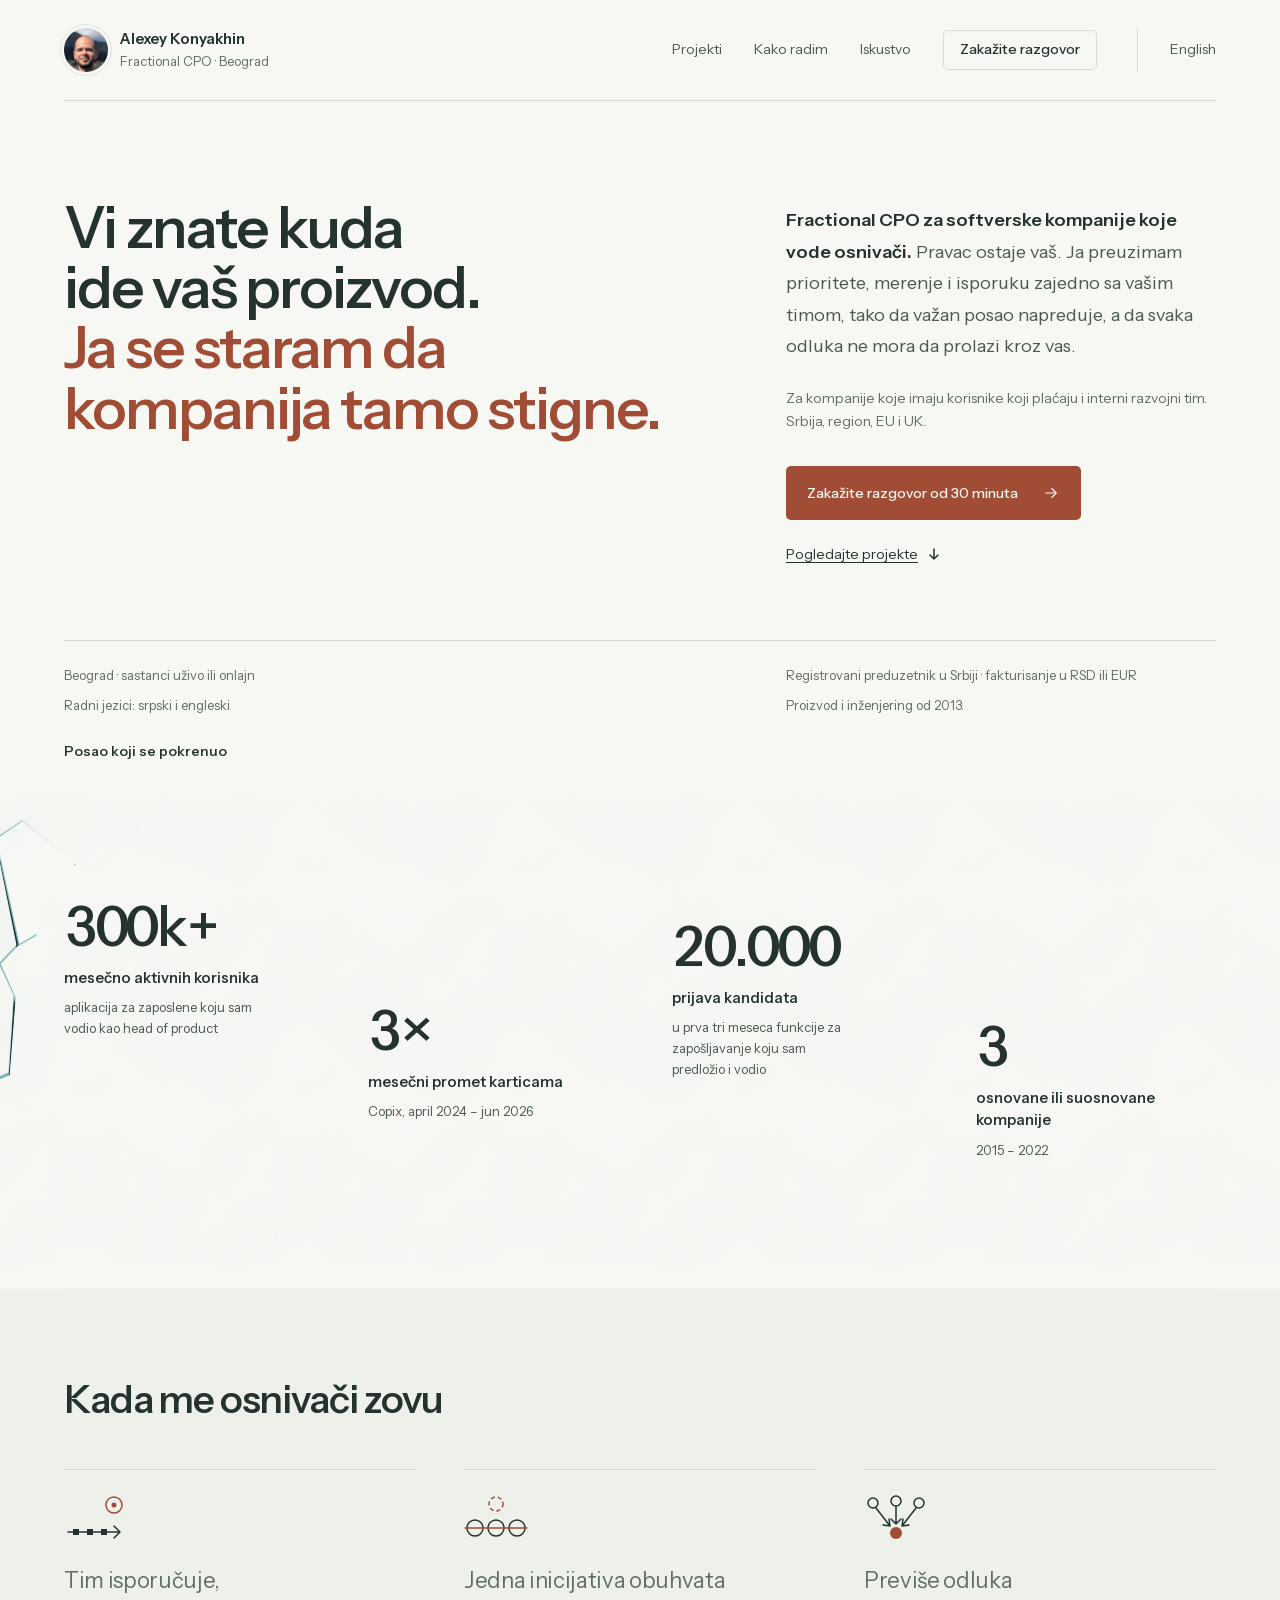
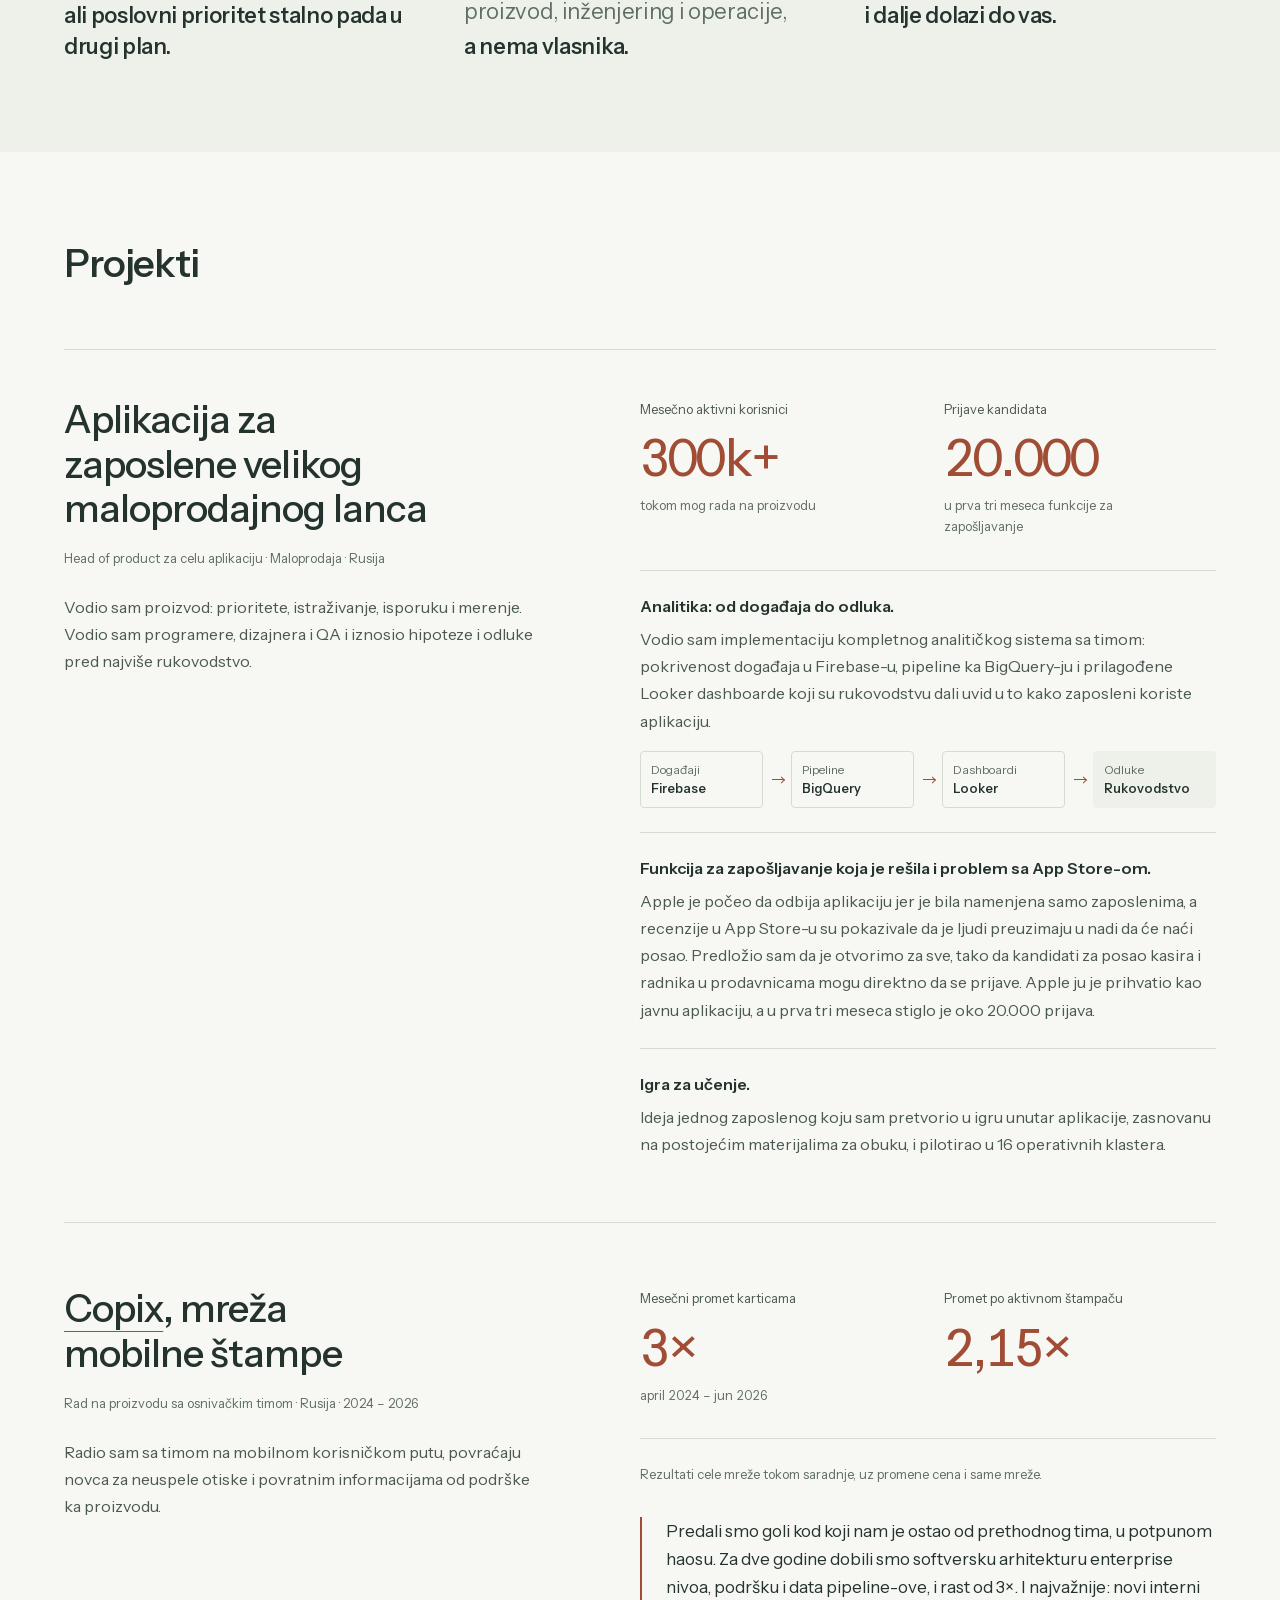
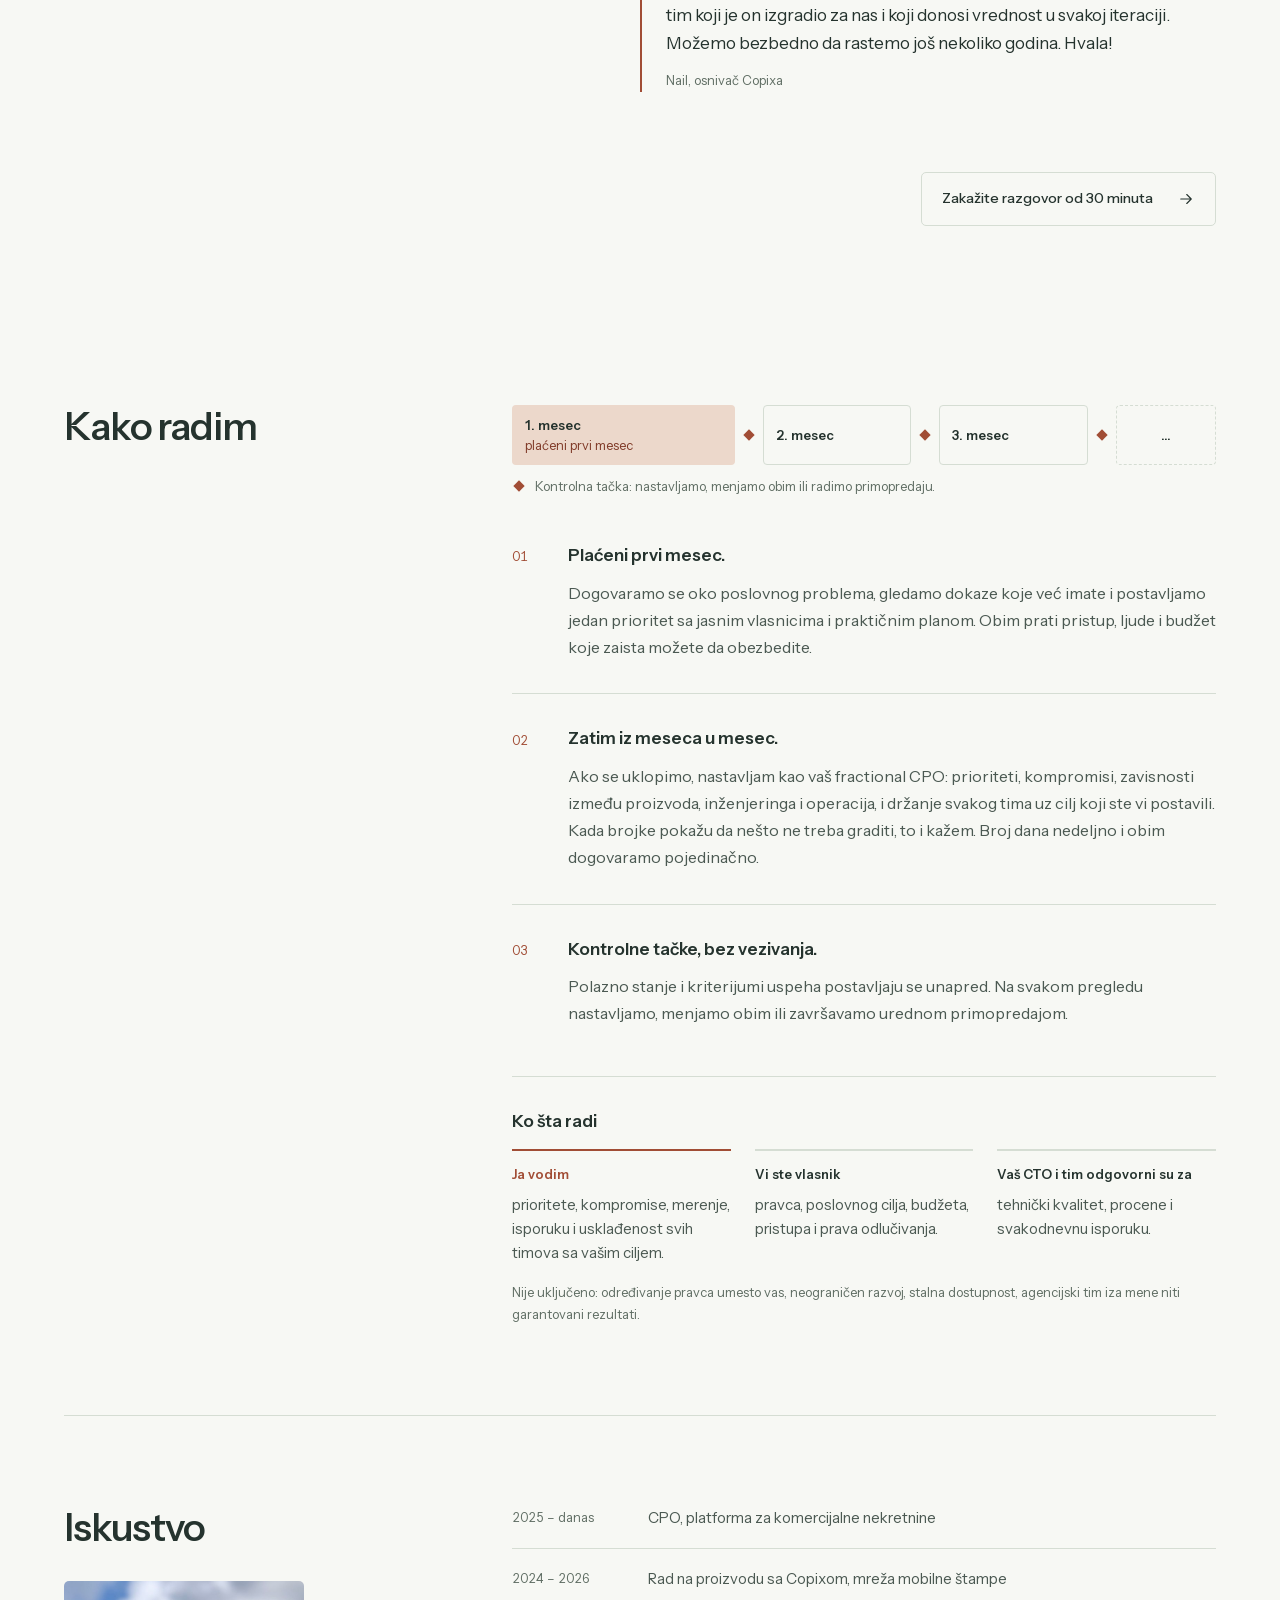
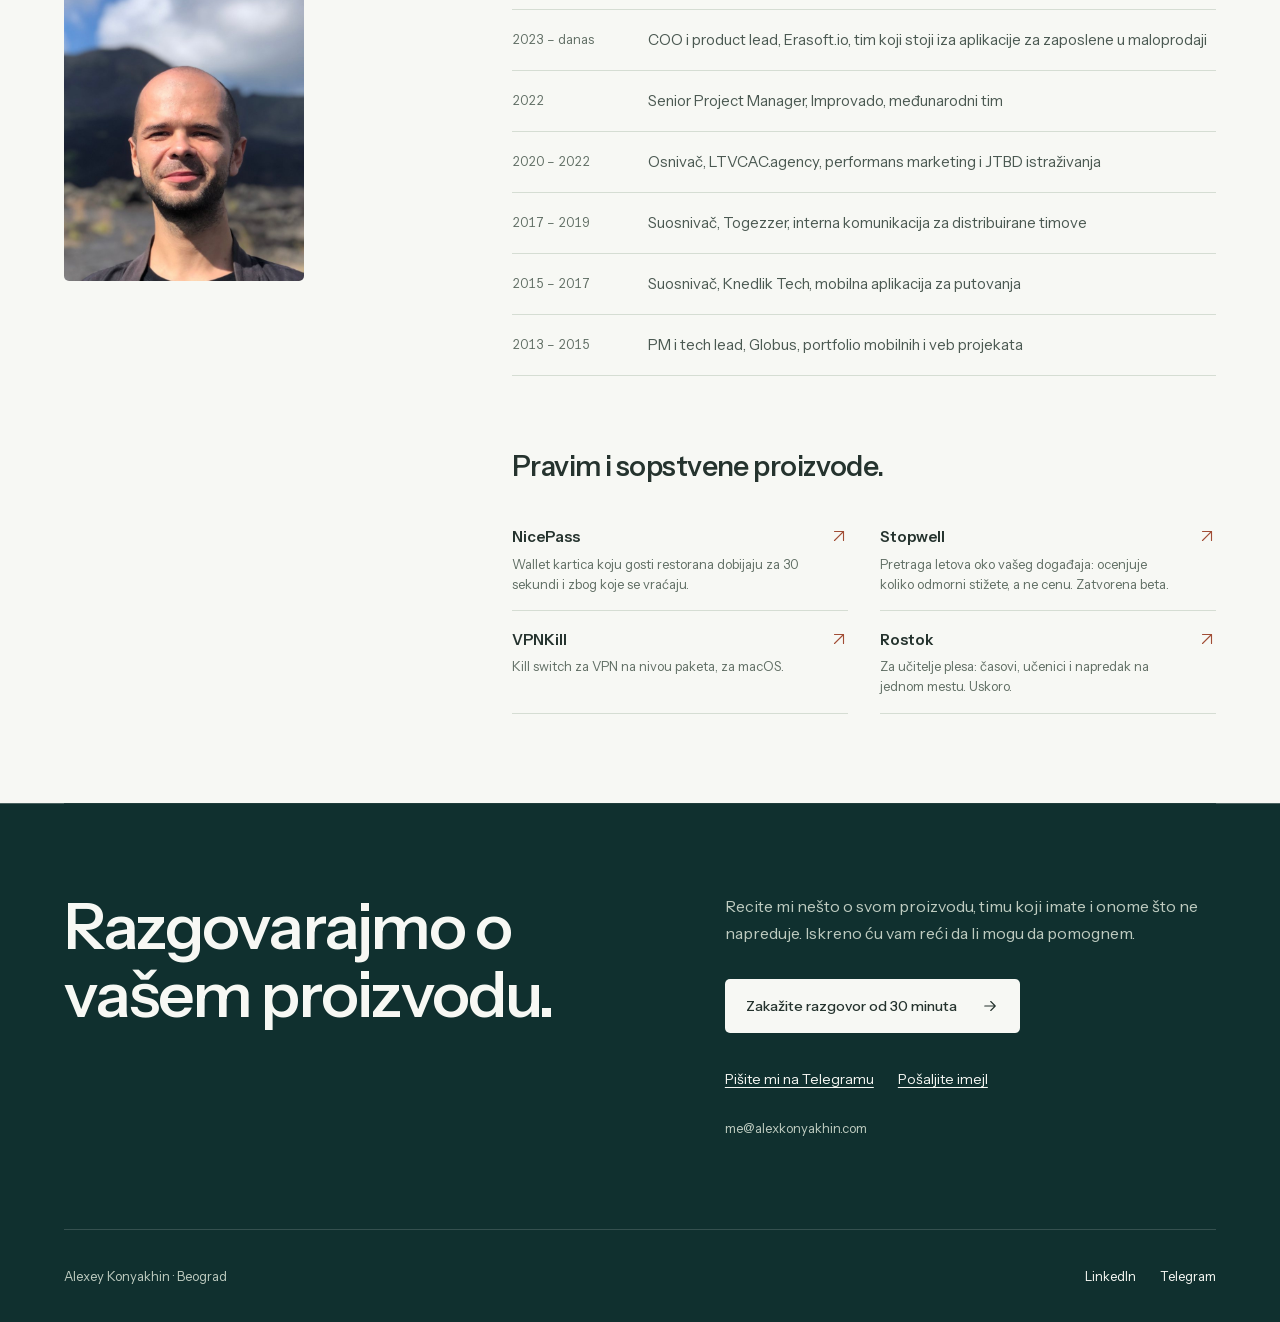
==== sr/index.html @ 94ba1410 "Say the direction stays with the founder New hero: 'You know where your product is going. I make the" ====
<!DOCTYPE html>
<html lang="sr-Latn">
<head>
  <meta charset="UTF-8">
  <meta name="viewport" content="width=device-width, initial-scale=1.0">
  <title>Alexey Konyakhin · Fractional CPO · Beograd</title>
  <meta name="description" content="Fractional CPO iz Beograda. Vi određujete pravac; ja preuzimam prioritete, merenje i isporuku zajedno sa vašim postojećim timom. Plaćeni prvi mesec, zatim mesečno. Srbija, EU i UK.">
  <link rel="canonical" href="https://alexkonyakhin.com/sr/">
  <link rel="alternate" hreflang="en" href="https://alexkonyakhin.com/">
  <link rel="alternate" hreflang="sr-Latn" href="https://alexkonyakhin.com/sr/">
  <link rel="alternate" hreflang="x-default" href="https://alexkonyakhin.com/">
  <meta property="og:locale" content="sr_RS">
  <meta property="og:type" content="website">
  <meta property="og:url" content="https://alexkonyakhin.com/sr/">
  <meta property="og:title" content="Vi znate kuda ide vaš proizvod. Ja se staram da kompanija tamo stigne.">
  <meta property="og:description" content="Fractional CPO za softverske kompanije koje vode osnivači. Pravac ostaje vaš. Ja preuzimam prioritete, merenje i isporuku zajedno sa vašim timom, tako da važan posao napreduje, a da svaka odluka ne mora da prolazi kroz vas.">
  <meta property="og:image" content="https://alexkonyakhin.com/portrait.jpg">
  <meta property="og:image:alt" content="Alexey Konyakhin">
  <meta name="theme-color" content="#faf7f2">
  <link rel="icon" href="/ava_alex_konyakhin.png" type="image/png">
  <link rel="preload" href="/fonts/instrument-sans-latin.woff2" as="font" type="font/woff2" crossorigin>
  <link rel="stylesheet" href="/styles.css">
  <script src="/water.js" defer></script>
  <script src="/motion.js" defer></script>
  <script>
    document.documentElement.classList.add('lead-live');
    window.trackCta = function () {};
    if (['alexkonyakhin.com', 'www.alexkonyakhin.com'].includes(window.location.hostname)) {
      window.dataLayer = window.dataLayer || [];
      function gtag() { dataLayer.push(arguments); }
      gtag('js', new Date());
      gtag('config', 'G-K466B003HF');
      const analytics = document.createElement('script');
      analytics.async = true;
      analytics.src = 'https://www.googletagmanager.com/gtag/js?id=G-K466B003HF';
      document.head.appendChild(analytics);
      window.trackCta = function (cta, location) {
        gtag('event', 'cta_click', { cta: cta, location: location, lang: document.documentElement.lang.split('-')[0] });
      };
    }
  </script>
  <script type="application/ld+json">
  {
    "@context": "https://schema.org",
    "@type": "Person",
    "name": "Alexey Konyakhin",
    "jobTitle": "Fractional CPO",
    "url": "https://alexkonyakhin.com/",
    "image": "https://alexkonyakhin.com/ava_alex_konyakhin.png",
    "email": "mailto:me@alexkonyakhin.com",
    "description": "Fractional CPO iz Beograda za softverske kompanije koje vode osnivači.",
    "address": { "@type": "PostalAddress", "addressLocality": "Belgrade", "addressCountry": "RS" },
    "sameAs": ["https://linkedin.com/in/alexkonyakhin", "https://t.me/pieceofwave"],
    "knowsLanguage": ["en", "sr", "ru"]
  }
  </script>
</head>
<body>
  <a class="skip-link" href="#main">Preskoči na sadržaj</a>
  <header class="site-header wrap">
    <a class="identity" href="/sr/" aria-label="Alexey Konyakhin, početna">
      <img src="/ava_alex_konyakhin.png" alt="Alexey Konyakhin" width="56" height="56" fetchpriority="high">
      <span><span class="identity-name">Alexey Konyakhin</span><span class="identity-role">Fractional CPO · Beograd</span></span>
    </a>
    <nav aria-label="Glavna navigacija">
      <a href="#work">Projekti</a>
      <a href="#how-i-work">Kako radim</a>
      <a href="#background">Iskustvo</a>
      <a class="nav-cta" data-cta="book_call" data-cta-location="header" href="https://calendar.app.google/ats6knZjWvwpJUbp9">Zakažite razgovor</a>
      <a class="lang-switch" href="/" lang="en" hreflang="en">English</a>
    </nav>
  </header>

  <div class="page-shell">
  <main id="main" class="wrap" tabindex="-1">
    <section class="hero" aria-labelledby="hero-title">
      <div class="hero-main">
        <h1 id="hero-title">Vi znate kuda ide vaš proizvod. <span class="hero-role">Ja se staram da kompanija tamo stigne.</span></h1>
        <div class="hero-summary">
          <p class="hero-intro"><strong>Fractional CPO za softverske kompanije koje vode osnivači.</strong> Pravac ostaje vaš. Ja preuzimam prioritete, merenje i isporuku zajedno sa vašim timom, tako da važan posao napreduje, a da svaka odluka ne mora da prolazi kroz vas.</p>
          <p class="hero-fit">Za kompanije koje imaju korisnike koji plaćaju i interni razvojni tim. Srbija, region, EU i UK.</p>
          <div class="actions">
            <a class="button" data-cta="book_call" data-cta-location="hero" href="https://calendar.app.google/ats6knZjWvwpJUbp9"><span>Zakažite razgovor od 30 minuta</span><svg aria-hidden="true" width="18" height="18" viewBox="0 0 24 24" fill="none"><path d="M5 12h14m-6-6 6 6-6 6" stroke="currentColor" stroke-width="1.5" stroke-linecap="round" stroke-linejoin="round"/></svg></a>
            <a class="text-link" href="#work">Pogledajte projekte <svg aria-hidden="true" width="16" height="16" viewBox="0 0 16 16" fill="none"><path d="M8 3v10m-4-4 4 4 4-4" stroke="currentColor" stroke-width="1.5" stroke-linecap="round" stroke-linejoin="round"/></svg></a>
          </div>
        </div>
      </div>
      <ul class="trust-strip" aria-label="Lokacija, jezici i fakturisanje">
        <li>Beograd · sastanci uživo ili onlajn</li>
        <li>Radni jezici: srpski i engleski</li>
        <li>Registrovani preduzetnik u Srbiji · fakturisanje u RSD ili EUR</li>
        <li>Proizvod i inženjering od 2013.</li>
      </ul>
    </section>

    <section class="proof-section" aria-labelledby="proof-title">
      <h2 class="proof-title" id="proof-title">Posao koji se pokrenuo</h2>
      <div class="lead" data-lead>
        <canvas class="lead-canvas" data-lead-canvas aria-hidden="true"></canvas>
        <ul class="proof-band">
          <li data-floe>
            <span class="proof-figure">
              <strong class="proof-num">300k+</strong>
            </span>
            <span class="proof-label">mesečno aktivnih korisnika</span>
            <span class="proof-note">aplikacija za zaposlene koju sam vodio kao head of product</span>
          </li>
          <li data-floe>
            <span class="proof-figure">
              <strong class="proof-num">3×</strong>
            </span>
            <span class="proof-label">mesečni promet karticama</span>
            <span class="proof-note">Copix, april 2024 – jun 2026</span>
          </li>
          <li data-floe>
            <span class="proof-figure">
              <strong class="proof-num">20.000</strong>
            </span>
            <span class="proof-label">prijava kandidata</span>
            <span class="proof-note">u prva tri meseca funkcije za zapošljavanje koju sam predložio i vodio</span>
          </li>
          <li data-floe>
            <span class="proof-figure">
              <strong class="proof-num">3</strong>
            </span>
            <span class="proof-label">osnovane ili suosnovane kompanije</span>
            <span class="proof-note">2015 – 2022</span>
          </li>
        </ul>
      </div>
    </section>

    <section class="section situations-section" aria-labelledby="situations-title">
      <h2 id="situations-title">Kada me osnivači zovu</h2>
      <ul class="situations-compact">
        <li>
          <svg class="situation-art" aria-hidden="true" viewBox="0 0 64 48" fill="none" stroke-linecap="round" stroke-linejoin="round"><circle class="accent" cx="50" cy="11" r="8"/><circle class="accent-fill" cx="50" cy="11" r="2.5"/><path d="M4 38h52m-6-6 6 6-6 6"/><path class="solid" d="M9 35h6v6H9zM23 35h6v6h-6zM37 35h6v6h-6z"/></svg>
          <p><span>Tim isporučuje,</span> <strong>ali poslovni prioritet stalno pada u drugi plan.</strong></p>
        </li>
        <li>
          <svg class="situation-art" aria-hidden="true" viewBox="0 0 64 48" fill="none" stroke-linecap="round" stroke-linejoin="round"><circle cx="11" cy="34" r="8"/><circle cx="32" cy="34" r="8"/><circle cx="53" cy="34" r="8"/><path class="accent" d="M1 34h62"/><circle class="accent dashed" cx="32" cy="10" r="7"/></svg>
          <p><span>Jedna inicijativa obuhvata proizvod, inženjering i operacije,</span> <strong>a nema vlasnika.</strong></p>
        </li>
        <li>
          <svg class="situation-art" aria-hidden="true" viewBox="0 0 64 48" fill="none" stroke-linecap="round" stroke-linejoin="round"><circle cx="9" cy="9" r="5"/><circle cx="32" cy="7" r="5"/><circle cx="55" cy="9" r="5"/><path d="M12 14 26 32m-1-7 1 7-7-1M32 13v17m-5-5 5 5 5-5M52 14 38 32m1-7-1 7 7-1"/><circle class="accent-fill" cx="32" cy="39" r="6"/></svg>
          <p><span>Previše odluka</span> <strong>i dalje dolazi do vas.</strong></p>
        </li>
      </ul>
    </section>

    <section id="work" class="section work" aria-labelledby="work-title">
      <h2 id="work-title">Projekti</h2>
      <article class="case" aria-labelledby="retail-title">
        <div class="case-overview">
          <div class="case-heading">
            <h3 id="retail-title">Aplikacija za zaposlene velikog maloprodajnog lanca</h3>
            <p class="case-context">Head of product za celu aplikaciju · Maloprodaja · Rusija</p>
          </div>
          <p>Vodio sam proizvod: prioritete, istraživanje, isporuku i merenje. Vodio sam programere, dizajnera i QA i iznosio hipoteze i odluke pred najviše rukovodstvo.</p>
        </div>
        <div class="case-detail">
          <dl class="case-results">
            <div><dt>Mesečno aktivni korisnici</dt><dd>300k+ <span>tokom mog rada na proizvodu</span></dd></div>
            <div><dt>Prijave kandidata</dt><dd>20.000 <span>u prva tri meseca funkcije za zapošljavanje</span></dd></div>
          </dl>
          <div class="case-contribution">
            <h4>Analitika: od događaja do odluka.</h4>
            <p>Vodio sam implementaciju kompletnog analitičkog sistema sa timom: pokrivenost događaja u Firebase-u, pipeline ka BigQuery-ju i prilagođene Looker dashboarde koji su rukovodstvu dali uvid u to kako zaposleni koriste aplikaciju.</p>
            <ol class="pipeline" aria-label="Analitički tok">
              <li><span>Događaji</span>Firebase</li>
              <li><span>Pipeline</span>BigQuery</li>
              <li><span>Dashboardi</span>Looker</li>
              <li><span>Odluke</span>Rukovodstvo</li>
            </ol>
          </div>
          <div class="case-contribution">
            <h4>Funkcija za zapošljavanje koja je rešila i problem sa App Store-om.</h4>
            <p>Apple je počeo da odbija aplikaciju jer je bila namenjena samo zaposlenima, a recenzije u App Store-u su pokazivale da je ljudi preuzimaju u nadi da će naći posao. Predložio sam da je otvorimo za sve, tako da kandidati za posao kasira i radnika u prodavnicama mogu direktno da se prijave. Apple ju je prihvatio kao javnu aplikaciju, a u prva tri meseca stiglo je oko 20.000 prijava.</p>
          </div>
          <div class="case-contribution">
            <h4>Igra za učenje.</h4>
            <p>Ideja jednog zaposlenog koju sam pretvorio u igru unutar aplikacije, zasnovanu na postojećim materijalima za obuku, i pilotirao u 16 operativnih klastera.</p>
          </div>
        </div>
      </article>
      <article class="case" aria-labelledby="copix-title">
        <div class="case-overview">
          <div class="case-heading">
            <h3 id="copix-title"><a href="https://copix.app/">Copix</a>, mreža mobilne štampe</h3>
            <p class="case-context">Rad na proizvodu sa osnivačkim timom · Rusija · 2024 – 2026</p>
          </div>
          <p>Radio sam sa timom na mobilnom korisničkom putu, povraćaju novca za neuspele otiske i povratnim informacijama od podrške ka proizvodu.</p>
        </div>
        <div class="case-detail">
          <dl class="case-results">
            <div><dt>Mesečni promet karticama</dt><dd>3× <span>april 2024 – jun 2026</span></dd></div>
            <div><dt>Promet po aktivnom štampaču</dt><dd>2,15×</dd></div>
          </dl>
          <p class="case-note">Rezultati cele mreže tokom saradnje, uz promene cena i same mreže.</p>
          <figure class="quote">
            <blockquote><p>Predali smo goli kod koji nam je ostao od prethodnog tima, u potpunom haosu. Za dve godine dobili smo softversku arhitekturu enterprise nivoa, podršku i data pipeline-ove, i rast od 3×. I najvažnije: novi interni tim koji je on izgradio za nas i koji donosi vrednost u svakoj iteraciji. Možemo bezbedno da rastemo još nekoliko godina. Hvala!</p></blockquote>
            <figcaption>Nail, osnivač Copixa</figcaption>
          </figure>
        </div>
      </article>
      <div class="work-contact"><a class="button" data-cta="book_call" data-cta-location="work" href="https://calendar.app.google/ats6knZjWvwpJUbp9"><span>Zakažite razgovor od 30 minuta</span><svg aria-hidden="true" width="18" height="18" viewBox="0 0 24 24" fill="none"><path d="M5 12h14m-6-6 6 6-6 6" stroke="currentColor" stroke-width="1.5" stroke-linecap="round" stroke-linejoin="round"/></svg></a></div>
    </section>

    <section id="how-i-work" class="section" aria-labelledby="process-title">
      <h2 id="process-title">Kako radim</h2>
      <figure class="engagement">
        <div class="engagement-track" aria-hidden="true">
          <span class="engagement-month engagement-paid"><b>1. mesec</b><span>plaćeni prvi mesec</span></span>
          <i></i>
          <span class="engagement-month"><b>2. mesec</b></span>
          <i></i>
          <span class="engagement-month"><b>3. mesec</b></span>
          <i></i>
          <span class="engagement-month engagement-open"><b>…</b></span>
        </div>
        <figcaption>Kontrolna tačka: nastavljamo, menjamo obim ili radimo primopredaju.</figcaption>
      </figure>
      <ol class="steps">
        <li>
          <h3>Plaćeni prvi mesec.</h3>
          <p>Dogovaramo se oko poslovnog problema, gledamo dokaze koje već imate i postavljamo jedan prioritet sa jasnim vlasnicima i praktičnim planom. Obim prati pristup, ljude i budžet koje zaista možete da obezbedite.</p>
        </li>
        <li>
          <h3>Zatim iz meseca u mesec.</h3>
          <p>Ako se uklopimo, nastavljam kao vaš fractional CPO: prioriteti, kompromisi, zavisnosti između proizvoda, inženjeringa i operacija, i držanje svakog tima uz cilj koji ste vi postavili. Kada brojke pokažu da nešto ne treba graditi, to i kažem. Broj dana nedeljno i obim dogovaramo pojedinačno.</p>
        </li>
        <li>
          <h3>Kontrolne tačke, bez vezivanja.</h3>
          <p>Polazno stanje i kriterijumi uspeha postavljaju se unapred. Na svakom pregledu nastavljamo, menjamo obim ili završavamo urednom primopredajom.</p>
        </li>
      </ol>
      <div class="responsibilities">
        <h3>Ko šta radi</h3>
        <dl class="roles">
          <div>
            <dt>Ja vodim</dt>
            <dd>prioritete, kompromise, merenje, isporuku i usklađenost svih timova sa vašim ciljem.</dd>
          </div>
          <div>
            <dt>Vi ste vlasnik</dt>
            <dd>pravca, poslovnog cilja, budžeta, pristupa i prava odlučivanja.</dd>
          </div>
          <div>
            <dt>Vaš CTO i tim odgovorni su za</dt>
            <dd>tehnički kvalitet, procene i svakodnevnu isporuku.</dd>
          </div>
        </dl>
        <p class="scope-note">Nije uključeno: određivanje pravca umesto vas, neograničen razvoj, stalna dostupnost, agencijski tim iza mene niti garantovani rezultati.</p>
      </div>
    </section>

    <section id="background" class="section background" aria-labelledby="background-title">
      <div class="background-head">
        <h2 id="background-title">Iskustvo</h2>
        <img class="portrait" src="/portrait.jpg" alt="Alexey Konyakhin" width="688" height="860" loading="lazy" decoding="async">
      </div>
      <dl class="timeline">
        <div><dt>2025 – danas</dt><dd>CPO, platforma za komercijalne nekretnine</dd></div>
        <div><dt>2024 – 2026</dt><dd>Rad na proizvodu sa Copixom, mreža mobilne štampe</dd></div>
        <div><dt>2023 – danas</dt><dd>COO i product lead, Erasoft.io, tim koji stoji iza aplikacije za zaposlene u maloprodaji</dd></div>
        <div><dt>2022</dt><dd>Senior Project Manager, Improvado, međunarodni tim</dd></div>
        <div><dt>2020 – 2022</dt><dd>Osnivač, LTVCAC.agency, performans marketing i JTBD istraživanja</dd></div>
        <div><dt>2017 – 2019</dt><dd>Suosnivač, Togezzer, interna komunikacija za distribuirane timove</dd></div>
        <div><dt>2015 – 2017</dt><dd>Suosnivač, Knedlik Tech, mobilna aplikacija za putovanja</dd></div>
        <div><dt>2013 – 2015</dt><dd>PM i tech lead, Globus, portfolio mobilnih i veb projekata</dd></div>
      </dl>
      <div class="maker-work">
        <p>Pravim i sopstvene proizvode.</p>
        <div class="project-links" aria-label="Sopstveni proizvodi">
          <a href="https://nicepass.cc/"><span><span class="project-name">NicePass</span><span class="project-note">Wallet kartica koju gosti restorana dobijaju za 30 sekundi i zbog koje se vraćaju.</span></span><svg aria-hidden="true" width="18" height="18" viewBox="0 0 24 24" fill="none"><path d="M6 18 18 6M6 6h12v12" stroke="currentColor" stroke-width="1.5" stroke-linecap="round" stroke-linejoin="round"/></svg></a>
          <a href="https://stopwell.app/"><span><span class="project-name">Stopwell</span><span class="project-note">Pretraga letova oko vašeg događaja: ocenjuje koliko odmorni stižete, a ne cenu. Zatvorena beta.</span></span><svg aria-hidden="true" width="18" height="18" viewBox="0 0 24 24" fill="none"><path d="M6 18 18 6M6 6h12v12" stroke="currentColor" stroke-width="1.5" stroke-linecap="round" stroke-linejoin="round"/></svg></a>
          <a href="https://vpnkill.com/"><span><span class="project-name">VPNKill</span><span class="project-note">Kill switch za VPN na nivou paketa, za macOS.</span></span><svg aria-hidden="true" width="18" height="18" viewBox="0 0 24 24" fill="none"><path d="M6 18 18 6M6 6h12v12" stroke="currentColor" stroke-width="1.5" stroke-linecap="round" stroke-linejoin="round"/></svg></a>
          <a href="https://rostok.dance/"><span><span class="project-name">Rostok</span><span class="project-note">Za učitelje plesa: časovi, učenici i napredak na jednom mestu. Uskoro.</span></span><svg aria-hidden="true" width="18" height="18" viewBox="0 0 24 24" fill="none"><path d="M6 18 18 6M6 6h12v12" stroke="currentColor" stroke-width="1.5" stroke-linecap="round" stroke-linejoin="round"/></svg></a>
        </div>
      </div>
    </section>

    <section id="contact" class="section contact" aria-labelledby="contact-title">
      <h2 id="contact-title">Razgovarajmo o vašem proizvodu.</h2>
      <p>Recite mi nešto o svom proizvodu, timu koji imate i onome što ne napreduje. Iskreno ću vam reći da li mogu da pomognem.</p>
      <div class="contact-options">
        <a class="button" data-cta="book_call" data-cta-location="contact" href="https://calendar.app.google/ats6knZjWvwpJUbp9"><span>Zakažite razgovor od 30 minuta</span><svg aria-hidden="true" width="18" height="18" viewBox="0 0 24 24" fill="none"><path d="M5 12h14m-6-6 6 6-6 6" stroke="currentColor" stroke-width="1.5" stroke-linecap="round" stroke-linejoin="round"/></svg></a>
        <a class="text-link" data-cta="telegram" data-cta-location="contact" href="https://t.me/pieceofwave">Pišite mi na Telegramu</a>
        <a class="text-link" data-cta="email" data-cta-location="contact" href="mailto:me@alexkonyakhin.com">Pošaljite imejl</a>
      </div>
      <p class="email-address">me@alexkonyakhin.com</p>
    </section>
  </main>
  </div>

  <footer class="site-footer wrap">
    <p>Alexey Konyakhin · Beograd</p>
    <div class="social-links">
      <a href="https://linkedin.com/in/alexkonyakhin">LinkedIn</a>
      <a href="https://t.me/pieceofwave">Telegram</a>
    </div>
  </footer>
  <script>
    document.addEventListener('click', function (event) {
      var link = event.target.closest('[data-cta]');
      if (link) { window.trackCta(link.getAttribute('data-cta'), link.getAttribute('data-cta-location')); }
    });
  </script>
</body>
</html>
---- styles.css ----
/* Instrument Sans: self-hosted Latin and Latin Extended; SIL OFL. */
@font-face {
  font-family: 'Instrument Sans';
  font-style: normal;
  font-weight: 400 700;
  font-stretch: 100%;
  font-display: swap;
  src: url(/fonts/instrument-sans-latin-ext.woff2) format('woff2');
  unicode-range: U+0100-02BA, U+02BD-02C5, U+02C7-02CC, U+02CE-02D7, U+02DD-02FF, U+0304, U+0308, U+0329, U+1D00-1DBF, U+1E00-1E9F, U+1EF2-1EFF, U+2020, U+20A0-20AB, U+20AD-20C4, U+2113, U+2C60-2C7F, U+A720-A7FF;
}
@font-face {
  font-family: 'Instrument Sans';
  font-style: normal;
  font-weight: 400 700;
  font-stretch: 100%;
  font-display: swap;
  src: url(/fonts/instrument-sans-latin.woff2) format('woff2');
  unicode-range: U+0000-00FF, U+0131, U+0152-0153, U+02BB-02BC, U+02C6, U+02DA, U+02DC, U+0304, U+0308, U+0329, U+2000-206F, U+20AC, U+2122, U+2191, U+2193, U+2212, U+2215, U+FEFF, U+FFFD;
}

:root {
  color-scheme: light;
  --paper: #f7f8f4;
  --cream: #edf1ea;
  --ink: #25332e;
  --body: #4b5952;
  --muted: #606e64;
  --line: #d5ddd3;
  --rust: #a14d35;
  --rust-deep: #803b29;
  --rust-tint: #ecd8cb;
  --on-ink: #f7f8f4;
  --on-ink-muted: #becbc0;
  --deep: #10302f;
  --focus: var(--rust);
  --display: var(--sans);
  --sans: 'Instrument Sans', -apple-system, BlinkMacSystemFont, 'Segoe UI', Roboto, Helvetica, Arial, sans-serif;
  --ease-out: cubic-bezier(.16, 1, .3, 1);
  --space-1: .25rem;
  --space-2: .5rem;
  --space-3: .75rem;
  --space-4: 1rem;
  --space-5: 1.5rem;
  --space-6: 2rem;
  --space-7: 3rem;
  --space-8: 4rem;
  --space-9: 6rem;
  --space-10: 8rem;
  --page-width: 72rem;
  --page-gutter: clamp(1.25rem, 5vw, 4rem);
  --section-gap: clamp(3.5rem, 7vw, 6rem);
  --hero-gap: clamp(3rem, 6vw, 5.5rem);
}

*, *::before, *::after { box-sizing: border-box; }
html { scrollbar-color: #a5b4a7 var(--paper); scroll-behavior: smooth; }
body { margin: 0; background: var(--paper); color: var(--ink); font-family: var(--sans); font-size: 1rem; line-height: 1.7; -webkit-font-smoothing: antialiased; }
::selection { color: var(--ink); background: var(--rust-tint); }
a { color: inherit; text-decoration-color: currentColor; text-underline-offset: .23em; text-decoration-thickness: 1px; transition: color .18s ease-out; }
a:hover { color: var(--rust); }
a:focus-visible, main:focus-visible { outline: 2px solid var(--focus); outline-offset: 5px; }
img, svg { display: block; max-width: 100%; }
p, h1, h2, h3, h4, dl, dd { margin: 0; }
p { color: var(--body); }
h1, h2, h3 { text-wrap: balance; }
h1, h2 { font-family: var(--display); font-weight: 550; }
h1 { font-size: clamp(2.75rem, 4.5vw, 4rem); font-weight: 550; line-height: 1.045; letter-spacing: -.035em; }
h2 { font-size: clamp(2rem, 3vw, 2.625rem); line-height: 1.12; letter-spacing: -.03em; }
h3, h4 { font-size: 1.0625rem; line-height: 1.45; font-weight: 600; }
section[id] { scroll-margin-top: var(--space-7); }
.wrap { width: min(var(--page-width), calc(100% - var(--page-gutter) * 2)); margin-inline: auto; }
.skip-link { position: absolute; z-index: 10; top: var(--space-2); left: var(--space-2); padding: var(--space-3) var(--space-4); background: var(--ink); color: var(--paper); transform: translateY(-180%); }
.skip-link:focus { transform: translateY(0); }
.nowrap { white-space: nowrap; }

/* A small personal masthead. The portrait appears only here. */
.site-header { display: flex; justify-content: space-between; align-items: center; gap: var(--space-6); padding-block: 1.75rem; border-bottom: 1px solid var(--line); }
.identity { display: flex; gap: var(--space-3); align-items: center; text-decoration: none; flex-shrink: 0; }
.identity img { width: 44px; height: 44px; border-radius: 50%; object-fit: cover; outline: 1px solid rgb(37 51 46 / .1); outline-offset: 3px; }
.identity-name { display: block; font-size: .9375rem; font-weight: 600; line-height: 1.5; letter-spacing: -.01em; }
.identity-role { display: block; font-size: .8125rem; color: var(--muted); line-height: 1.6; }
nav { display: flex; gap: var(--space-6); align-items: center; }
nav a { display: inline-flex; align-items: center; min-height: 44px; font-size: .875rem; color: var(--body); text-decoration: none; white-space: nowrap; }
nav a:hover { text-decoration: underline; }
.nav-cta { min-height: 40px; padding-inline: var(--space-4); border: 1px solid var(--line); border-radius: 5px; color: var(--ink); font-weight: 500; transition: color .18s ease-out, border-color .18s ease-out; }
nav a.nav-cta:hover { border-color: var(--rust); color: var(--rust); text-decoration: none; }
.lang-switch { margin-left: var(--space-2); padding-left: var(--space-6); border-left: 1px solid var(--line); }

/* Title and argument are distinct, aligned parts of the same opening. */
.hero { padding-top: clamp(3.5rem, 7.5vw, 7rem); }
.hero-main { display: grid; grid-template-columns: minmax(0, 1.5fr) minmax(0, 1fr); align-items: start; gap: var(--hero-gap); }
.hero-role { display: block; color: var(--rust); }
.hero-summary { padding-top: var(--space-2); }
.hero-intro { font-size: 1.125rem; line-height: 1.75; max-width: 42ch; text-wrap: pretty; }
.hero-intro strong { font-weight: 600; color: var(--ink); }
.hero-fit { margin-top: var(--space-5); font-size: .875rem; line-height: 1.7; color: var(--muted); max-width: 48ch; }
.actions { display: flex; flex-wrap: wrap; align-items: center; gap: var(--space-3) var(--space-5); margin-top: var(--space-6); }
.button { display: inline-flex; align-items: center; justify-content: space-between; gap: var(--space-5); min-height: 54px; padding: .9375rem 1.25rem; border: 1px solid transparent; border-radius: 5px; background: var(--rust); color: var(--paper); font-size: .875rem; font-weight: 500; line-height: 1.5; text-align: left; text-decoration: none; transition: background-color .2s ease, color .2s ease, border-color .2s ease, transform 160ms var(--ease-out); }
.button svg { flex-shrink: 0; transition: transform .25s var(--ease-out); }
.button:hover { color: var(--paper); background: var(--rust-deep); }

.button:active { background: var(--ink); }
.text-link { display: inline-flex; align-items: center; gap: var(--space-2); min-height: 44px; font-size: .875rem; line-height: 1.5; }
.text-link svg { flex-shrink: 0; }
.trust-strip { display: grid; grid-template-columns: minmax(0, 1.5fr) minmax(0, 1fr); gap: var(--space-2) var(--hero-gap); margin: var(--space-8) 0 0; padding: var(--space-5) 0; border-top: 1px solid var(--line); list-style: none; font-size: .8125rem; line-height: 1.65; color: var(--muted); }

/* Proof is set like figures in a report, with its qualifications attached.
   The caption sits on the paper just above the ice it names. */
.proof-title { padding-bottom: var(--space-4); font-size: .875rem; font-weight: 550; line-height: 1.6; letter-spacing: 0; }
.proof-band { display: grid; grid-template-columns: repeat(4, minmax(0, 1fr)); gap: var(--space-6); margin: 0; padding: 0; list-style: none; }
.proof-band li { display: flex; flex-direction: column; align-items: flex-start; }
.proof-num { margin-bottom: var(--space-4); font-family: var(--display); font-size: clamp(2.5rem, 4vw, 3.5rem); font-weight: 450; line-height: 1; letter-spacing: -.035em; font-variant-numeric: lining-nums tabular-nums; }
.proof-label { font-size: .875rem; line-height: 1.5; }
.proof-note { max-width: 27ch; margin-top: var(--space-2); font-size: .8125rem; line-height: 1.65; color: var(--muted); }

/* The lead: an icebreaker's channel through the page's own paper. Without
   JavaScript the figures rest on static floes in open water; with it, one
   canvas draws the sheet, plates and water behind the same native text. */
.lead {
  position: relative;
  isolation: isolate;
  padding-block: 7.5rem 8rem;
  border: 0;
  background: var(--deep);
  box-shadow: 0 0 0 100vmax var(--deep);
  clip-path: inset(0 -100vmax);
}
.lead-canvas { display: none; position: absolute; z-index: -1; top: 0; left: calc((100% - 100vw) / 2); width: 100vw; height: 100%; pointer-events: none; }
.lead .proof-band { align-items: start; justify-items: start; gap: 4.5rem clamp(2.75rem, 5vw, 4.5rem); }
.lead [data-floe] { position: relative; filter: drop-shadow(0 5px 0 #86b4ba) drop-shadow(4px 10px 8px rgb(2 14 17 / .5)); }
.lead [data-floe]::before {
  content: "";
  position: absolute;
  z-index: -1;
  inset: -1.5rem -1.75rem -1.75rem;
  background: linear-gradient(160deg, #fdfefc, #edf3f1);
  clip-path: polygon(5% 8%, 39% 0, 84% 5%, 100% 33%, 95% 83%, 66% 100%, 20% 95%, 0 60%);
}
.lead [data-floe]:nth-child(even)::before { clip-path: polygon(0 24%, 22% 2%, 71% 0, 97% 16%, 100% 68%, 80% 98%, 31% 100%, 4% 80%); }
.lead [data-floe]:nth-child(2) { margin-top: 6.5rem; }
.lead [data-floe]:nth-child(3) { margin-top: 1.25rem; }
.lead [data-floe]:nth-child(4) { margin-top: 7.5rem; }
.lead .proof-figure { display: block; margin-bottom: var(--space-3); font-size: clamp(2.5rem, 4.4vw, 4rem); line-height: 1; }
.lead .proof-num { display: block; margin: 0; font-size: inherit; font-weight: 500; letter-spacing: -.04em; }
.lead .proof-label { font-size: .9375rem; font-weight: 550; line-height: 1.5; }
.lead .proof-note { max-width: 21ch; color: var(--body); line-height: 1.6; }
.lead-live .lead { background: var(--paper); box-shadow: 0 0 0 100vmax var(--paper); }
.lead-live .lead-canvas { display: block; }
.lead-live .lead [data-floe] { filter: none; }
.lead-live .lead [data-floe]::before { display: none; }

/* Open case studies: the brief on the left, the evidence on the right. */
.section { padding-block: var(--section-gap); }
.work > h2 { margin-bottom: var(--space-8); }
.case { display: grid; grid-template-columns: minmax(0, 1fr) minmax(0, 1.2fr); gap: var(--space-9); padding-block: var(--space-7) var(--space-8); border-top: 1px solid var(--line); }
.case + .case { padding-top: var(--space-8); }
.case-heading { margin-bottom: var(--space-5); }
.case-heading h3 { max-width: 23ch; font-family: var(--display); font-size: clamp(1.875rem, 3vw, 2.625rem); font-weight: 500; line-height: 1.17; letter-spacing: -.025em; }
.case-heading h3 a { text-decoration-color: var(--rust); }
.case-context { margin-top: var(--space-4); font-size: .8125rem; line-height: 1.65; color: var(--muted); }
.case-overview > p { max-width: 48ch; font-size: 1rem; text-wrap: pretty; }
.case-results { display: grid; grid-template-columns: repeat(2, minmax(0, 1fr)); gap: var(--space-6); padding-bottom: var(--space-6); }
.case-results dt { margin-bottom: var(--space-3); font-size: .8125rem; color: var(--body); }
.case-results dd { font-family: var(--display); font-size: clamp(2.75rem, 4vw, 3.5rem); line-height: 1; font-weight: 450; letter-spacing: -.035em; color: var(--rust); font-variant-numeric: lining-nums tabular-nums; }
.case-results dd span { display: block; max-width: 24ch; margin-top: var(--space-3); font-family: var(--sans); font-size: .8125rem; line-height: 1.65; letter-spacing: 0; font-weight: 400; color: var(--muted); }
.case-contribution { padding-block: var(--space-5); border-top: 1px solid var(--line); }
.case-contribution:last-child { padding-bottom: 0; }
.case-contribution h4 { margin-bottom: var(--space-2); font-size: 1rem; }
.case-contribution p { font-size: 1rem; line-height: 1.7; }
/* The analytics stack as the path it is: four stops, one direction. */
.pipeline { display: grid; grid-template-columns: repeat(4, minmax(0, 1fr)); gap: var(--space-3) 1.75rem; margin: var(--space-4) 0 0; padding: 0; list-style: none; font-size: .8125rem; font-weight: 550; line-height: 1.4; }
.pipeline li { position: relative; padding: .625rem .625rem; border: 1px solid var(--line); border-radius: 4px; }
.pipeline li span { display: block; font-size: .75rem; font-weight: 400; color: var(--muted); }
.pipeline li + li::before { content: ""; position: absolute; top: 50%; left: -1.25rem; width: .75rem; height: 1px; background: var(--rust); }
.pipeline li + li::after { content: ""; position: absolute; top: 50%; left: -.8125rem; width: 5px; height: 5px; border: solid var(--rust); border-width: 1px 1px 0 0; transform: translateY(-50%) rotate(45deg); transform-origin: center; margin-top: .5px; }
.pipeline li:last-child { background: var(--cream); border-color: transparent; }
.case-note { padding-top: var(--space-5); border-top: 1px solid var(--line); font-size: .8125rem; color: var(--muted); }
.quote { margin: var(--space-6) 0 0; padding-left: var(--space-5); border-left: 2px solid var(--rust); }
.quote blockquote { margin: 0; }
.quote p { font-size: 1.0625rem; line-height: 1.65; color: var(--ink); text-wrap: pretty; }
.quote figcaption { margin-top: var(--space-3); font-size: .8125rem; color: var(--muted); }
.work-contact { display: flex; justify-content: flex-end; padding-top: var(--space-4); }
.work-contact .button { background: transparent; color: var(--ink); border-color: var(--line); }
.work-contact .button:hover { border-color: var(--rust); color: var(--rust); }

/* A quieter change of paper marks the move from evidence to fit. */
.situations-section { background: var(--cream); box-shadow: 0 0 0 100vmax var(--cream); clip-path: inset(0 -100vmax); }
.situations-section h2 { margin-bottom: var(--space-7); }
/* Three parallel situations, each with its own picture. The quiet clause sets
   the scene; the strong one is the part a founder recognises. */
.situations-compact { display: grid; grid-template-columns: repeat(3, minmax(0, 1fr)); gap: var(--space-7); margin: 0; padding: 0; list-style: none; }
.situations-compact li { padding-top: var(--space-5); border-top: 1px solid var(--line); }
.situations-compact p { font-family: var(--display); font-size: clamp(1.1875rem, 1.75vw, 1.375rem); line-height: 1.4; letter-spacing: -.015em; color: var(--muted); text-wrap: pretty; }
.situations-compact strong { display: block; margin-top: var(--space-1); font-weight: 550; color: var(--ink); }
.situation-art { width: 4rem; height: 3rem; margin-bottom: var(--space-5); stroke: var(--ink); stroke-width: 1.5; overflow: visible; }
.situation-art .accent { stroke: var(--rust); }
.situation-art .accent-fill { fill: var(--rust); stroke: none; }
.situation-art .solid { fill: var(--ink); stroke: none; }
.situation-art .dashed { stroke-dasharray: 3 4; }

/* The same reading rail organizes process and background. */
#how-i-work, .background { display: grid; grid-template-columns: minmax(0, 1fr) minmax(0, 2fr); column-gap: var(--space-9); row-gap: var(--space-7); }
#how-i-work > h2 { grid-column: 1; grid-row: 1 / span 3; }
.background-head { grid-column: 1; grid-row: 1 / span 2; }
.portrait { width: min(100%, 15rem); height: auto; margin-top: var(--space-6); border-radius: 5px; }
/* The engagement at a glance: a paid month, then months divided by checkpoints. */
.engagement { grid-column: 2; margin: 0; font-size: .8125rem; line-height: 1.4; color: var(--muted); }
.engagement-track { display: flex; align-items: stretch; }
.engagement-month { flex: 1 1 0; display: flex; flex-direction: column; justify-content: center; gap: 2px; min-height: 3.75rem; padding: .5rem .75rem; border: 1px solid var(--line); border-radius: 4px; }
.engagement-month b { font-weight: 600; color: var(--ink); }
.engagement-paid { flex-grow: 1.6; background: var(--rust-tint); border-color: transparent; color: var(--rust-deep); }
.engagement-open { flex-grow: .6; align-items: center; border-style: dashed; }
.engagement-track i { position: relative; flex: 0 0 1.75rem; }
.engagement-track i::before, .engagement figcaption::before { content: ""; width: 8px; height: 8px; background: var(--rust); transform: rotate(45deg); }
.engagement-track i::before { position: absolute; top: calc(50% - 4px); left: calc(50% - 4px); }
.engagement figcaption { display: flex; align-items: center; gap: var(--space-3); margin-top: var(--space-3); padding-left: 3px; }
.engagement figcaption::before { flex-shrink: 0; }
.steps { display: grid; margin: 0; padding: 0; list-style: none; counter-reset: step; }
.steps li { display: grid; grid-template-columns: var(--space-6) minmax(0, 1fr); column-gap: var(--space-5); counter-increment: step; padding-block: var(--space-6); border-top: 1px solid var(--line); }
.steps li:first-child { padding-top: 0; border-top: 0; }
.steps li:last-child { padding-bottom: 0; }
.steps li::before { content: counter(step, decimal-leading-zero); grid-column: 1; grid-row: 1 / span 2; padding-top: .15rem; font-size: .8125rem; font-variant-numeric: tabular-nums; color: var(--rust); }
.steps li > * { grid-column: 2; }
.steps h3 { margin-bottom: var(--space-3); }
.steps p { max-width: 65ch; font-size: 1rem; }
.responsibilities { grid-column: 2; padding-top: var(--space-6); border-top: 1px solid var(--line); }
.responsibilities h3 { margin-bottom: var(--space-3); }
.responsibilities p { font-size: 1rem; }
.roles { display: grid; grid-template-columns: repeat(3, minmax(0, 1fr)); gap: var(--space-5); margin: var(--space-4) 0 0; }
.roles dt { margin-bottom: var(--space-2); padding-top: var(--space-3); border-top: 2px solid var(--line); font-size: .8125rem; font-weight: 600; color: var(--ink); }
.roles div:first-child dt { border-color: var(--rust); color: var(--rust); }
.roles dd { font-size: .9375rem; line-height: 1.6; color: var(--body); }
.responsibilities .scope-note { margin-top: var(--space-4); font-size: .8125rem; color: var(--muted); }
.background { border-top: 1px solid var(--line); }
.timeline { display: grid; margin: 0; }
.timeline > div { display: grid; grid-template-columns: 7rem minmax(0, 1fr); gap: var(--space-5); padding-block: 1.125rem; border-bottom: 1px solid var(--line); }
.timeline > div:first-child { padding-top: 0; }
.timeline dt { font-size: .8125rem; line-height: 1.8; color: var(--muted); font-variant-numeric: tabular-nums; }
.timeline dd { font-size: .9375rem; line-height: 1.6; color: var(--body); }
.maker-work { grid-column: 2; padding-top: var(--space-5); }
.maker-work p { margin-bottom: var(--space-5); font-family: var(--display); font-size: 1.75rem; line-height: 1.3; font-weight: 550; letter-spacing: -.02em; color: var(--ink); }
.project-links { display: grid; grid-template-columns: 1fr 1fr; gap: 0 var(--space-6); }
.project-links a { display: flex; align-items: flex-start; justify-content: space-between; gap: var(--space-4); padding-block: var(--space-4); border-bottom: 1px solid var(--line); font-size: .9375rem; text-decoration: none; }
.project-name { display: block; font-weight: 600; }
.project-note { display: block; margin-top: var(--space-1); font-size: .8125rem; line-height: 1.55; color: var(--muted); }
.project-links svg { margin-top: .2rem; color: var(--rust); flex-shrink: 0; transition: transform .25s var(--ease-out); }


/* The close carries the largest type after the opening. */
.contact, .site-footer { --focus: var(--on-ink); background: var(--deep); color: var(--on-ink); box-shadow: 0 0 0 100vmax var(--deep); clip-path: inset(0 -100vmax); }
.contact { display: grid; grid-template-columns: minmax(0, 1.15fr) minmax(0, 1fr); column-gap: var(--space-9); align-items: start; }
.contact h2 { grid-column: 1; grid-row: 1 / span 3; max-width: 14ch; font-size: clamp(2.75rem, 5vw, 4.5rem); line-height: 1.06; }
.contact > p { grid-column: 2; max-width: 45ch; color: var(--on-ink-muted); font-size: 1rem; }
.contact-options { grid-column: 2; display: flex; flex-wrap: wrap; align-items: center; gap: var(--space-3) var(--space-5); margin-top: var(--space-6); }
.contact .button { margin-right: var(--space-9); margin-bottom: var(--space-3); background: var(--paper); color: var(--ink); }
.contact .button:hover { background: var(--rust-tint); }
.contact .text-link { color: var(--on-ink); }
.contact .text-link:hover, .social-links a:hover { color: var(--rust-tint); }
.contact .email-address { margin-top: var(--space-4); font-size: .8125rem; overflow-wrap: anywhere; }
.site-footer { display: flex; align-items: center; justify-content: space-between; gap: var(--space-5); padding-block: var(--space-5); border-top: 1px solid rgb(247 248 244 / .16); }
.site-footer p { color: var(--on-ink-muted); font-size: .8125rem; }
.social-links { display: flex; gap: var(--space-5); }
.social-links a { display: inline-flex; align-items: center; min-height: 44px; font-size: .8125rem; text-decoration: none; }

.page-shell { overflow: clip; }

/* Small, interruptible feedback for pointer actions; no touch hover movement. */
nav a:not(.lang-switch, .nav-cta) { position: relative; }
nav a:not(.lang-switch, .nav-cta)::after { content: ""; position: absolute; inset: auto 0 .45rem; height: 1px; background: var(--rust); transform: scaleX(0); transform-origin: left; transition: transform 180ms var(--ease-out); }
@media (hover: hover) and (pointer: fine) and (prefers-reduced-motion: no-preference) {
  nav a:not(.lang-switch, .nav-cta):hover { text-decoration: none; }
  nav a:not(.lang-switch, .nav-cta):hover::after { transform: scaleX(1); }
  .button:hover svg { transform: translateX(4px); }
  .button:active { transform: scale(.98); }
  .project-links a:hover svg { transform: translate(3px, -3px); }
}

@media (min-width: 901px) {
  /* Credentials use the same two reading rails as the hero above them. */
  .trust-strip li:nth-child(-n + 2) { grid-column: 1; }
  .trust-strip li:nth-child(n + 3) { grid-column: 2; }
  .trust-strip li:nth-child(odd) { grid-row: 1; }
  .trust-strip li:nth-child(even) { grid-row: 2; }
}
@media (max-width: 1100px) {
  :root { --hero-gap: var(--space-7); }
  .hero-main, .trust-strip { grid-template-columns: minmax(0, 1.35fr) minmax(0, 1fr); }
  .hero-intro { font-size: 1rem; }
  .case, #how-i-work, .background, .contact { column-gap: var(--space-7); }
  .situations-compact { gap: var(--space-6); }
  .contact .button { margin-right: 0; }
}
@media (max-width: 900px) {
  .site-header { gap: var(--space-4); flex-wrap: wrap; padding-block: var(--space-5); }
  nav { gap: var(--space-5); }
  .lang-switch { margin-left: 0; padding-left: var(--space-5); }
  .hero-main { grid-template-columns: 1fr; gap: var(--space-6); }
  h1 { max-width: 20ch; font-size: clamp(2.5rem, 6.8vw, 4rem); }
  .hero-summary { padding: 0; }
  .hero-intro { max-width: 51ch; font-size: 1.0625rem; }
  .hero-fit { max-width: 61ch; margin-top: var(--space-4); }
  .actions { margin-top: var(--space-5); }
  .trust-strip { grid-template-columns: 1fr 1fr; gap: var(--space-4) var(--space-6); margin-top: var(--space-7); }
  .trust-strip li { max-width: none; }
  .proof-band { grid-template-columns: 1fr 1fr; gap: var(--space-7); }
  .proof-num { font-size: 3rem; margin-bottom: var(--space-3); }
  .proof-note { max-width: 30ch; }
  .nav-cta { display: none; }
  .engagement { grid-column: 1; }
  .lead { padding-block: 6rem 6.5rem; }
  .lead .proof-band { gap: 4.25rem 2.75rem; }
  .lead [data-floe]:nth-child(2) { margin-top: 1.75rem; }
  .lead [data-floe]:nth-child(3) { margin-top: 0; }
  .lead [data-floe]:nth-child(4) { margin-top: 1.75rem; }
  .lead .proof-figure { font-size: clamp(2.25rem, 7vw, 3.5rem); }
  .lead .proof-note { max-width: 26ch; }
  .work > h2 { margin-bottom: var(--space-6); }
  .case { grid-template-columns: 1fr; gap: var(--space-6); padding-bottom: var(--space-7); }
  .case + .case { padding-top: var(--space-7); }
  .case-heading h3 { max-width: 25ch; font-size: 2rem; }
  .case-overview > p { max-width: 65ch; }
  .case-context { margin-top: var(--space-3); }
  .case-results dd { font-size: 3rem; }
  .case-results dd span { max-width: 30ch; }
  .case-contribution p { max-width: 70ch; }
  .work-contact { justify-content: flex-start; padding-top: var(--space-3); }
  #how-i-work, .background, .contact { grid-template-columns: 1fr; gap: var(--space-7); }
  .situations-section h2 { margin-bottom: var(--space-6); }
  .situations-compact { grid-template-columns: 1fr; gap: 0; }
  .situations-compact li { display: grid; grid-template-columns: 3.5rem minmax(0, 1fr); column-gap: var(--space-5); align-items: start; padding-block: var(--space-5); }
  .situations-compact li:last-child { padding-bottom: 0; }
  .situation-art { width: 3.5rem; height: 2.625rem; margin: .25rem 0 0; }
  .situations-compact p { font-size: 1.1875rem; }
  #how-i-work > h2, .background-head, .contact h2 { grid-column: 1; grid-row: auto; }
  .portrait { width: 9rem; margin-top: var(--space-5); }
  .responsibilities, .maker-work, .contact > p, .contact-options { grid-column: 1; }
  .responsibilities { padding-top: var(--space-5); }
  .maker-work { padding-top: var(--space-3); }
  .contact { gap: var(--space-5); }
  .contact h2 { max-width: 16ch; }
  .contact-options { margin-top: 0; }
  .contact .email-address { margin-top: 0; }
}
@media (max-width: 420px) {
  .site-header { gap: var(--space-3); }
  nav { justify-content: space-between; width: 100%; gap: var(--space-3); }
  nav a { font-size: .8125rem; }
  .lang-switch { padding-left: var(--space-4); }
  h1 { font-size: clamp(2rem, 9.4vw, 2.5rem); }
  .hero { padding-top: var(--space-7); }
  .hero-intro { font-size: 1rem; }
  .hero-fit { font-size: .8125rem; }
  .actions { gap: var(--space-2) var(--space-5); }
  .trust-strip { grid-template-columns: 1fr; gap: var(--space-2); font-size: .8125rem; }
  .proof-band { column-gap: var(--space-5); }
  .proof-num { font-size: 2.625rem; }
  .proof-label { font-size: .8125rem; }
  .roles { grid-template-columns: 1fr; gap: var(--space-4); }
  .pipeline { grid-template-columns: repeat(2, minmax(0, 1fr)); }
  .pipeline li:nth-child(odd)::before, .pipeline li:nth-child(odd)::after { display: none; }
  .engagement-month { padding: .5rem; }
  .engagement-track i { flex-basis: 1.25rem; }
  .lead { padding-block: 5.5rem 6rem; }
  .lead .proof-band { gap: 4rem 2.25rem; }
  .lead [data-floe]::before { inset: -1.125rem -.875rem -1.25rem; }
  .lead .proof-figure { font-size: clamp(2rem, 9vw, 2.5rem); margin-bottom: var(--space-2); }
  .lead .proof-label { font-size: .875rem; }
  .case-results { gap: var(--space-5); }
  .case-results dt { font-size: .8125rem; }
  .case-results dd { font-size: 2.75rem; }
  .steps li { grid-template-columns: var(--space-5) minmax(0, 1fr); gap: 0 var(--space-3); }
  .timeline > div { grid-template-columns: 1fr; gap: var(--space-1); }
  .project-links { grid-template-columns: 1fr; }
  .contact-options { align-items: flex-start; flex-direction: column; gap: var(--space-2); }
  .site-footer { align-items: flex-start; flex-direction: column; gap: 0; }
}
@media (prefers-reduced-motion: reduce) {
  html { scroll-behavior: auto; }
  .button, .button svg, .project-links svg, nav a::after { transition: none; }
}
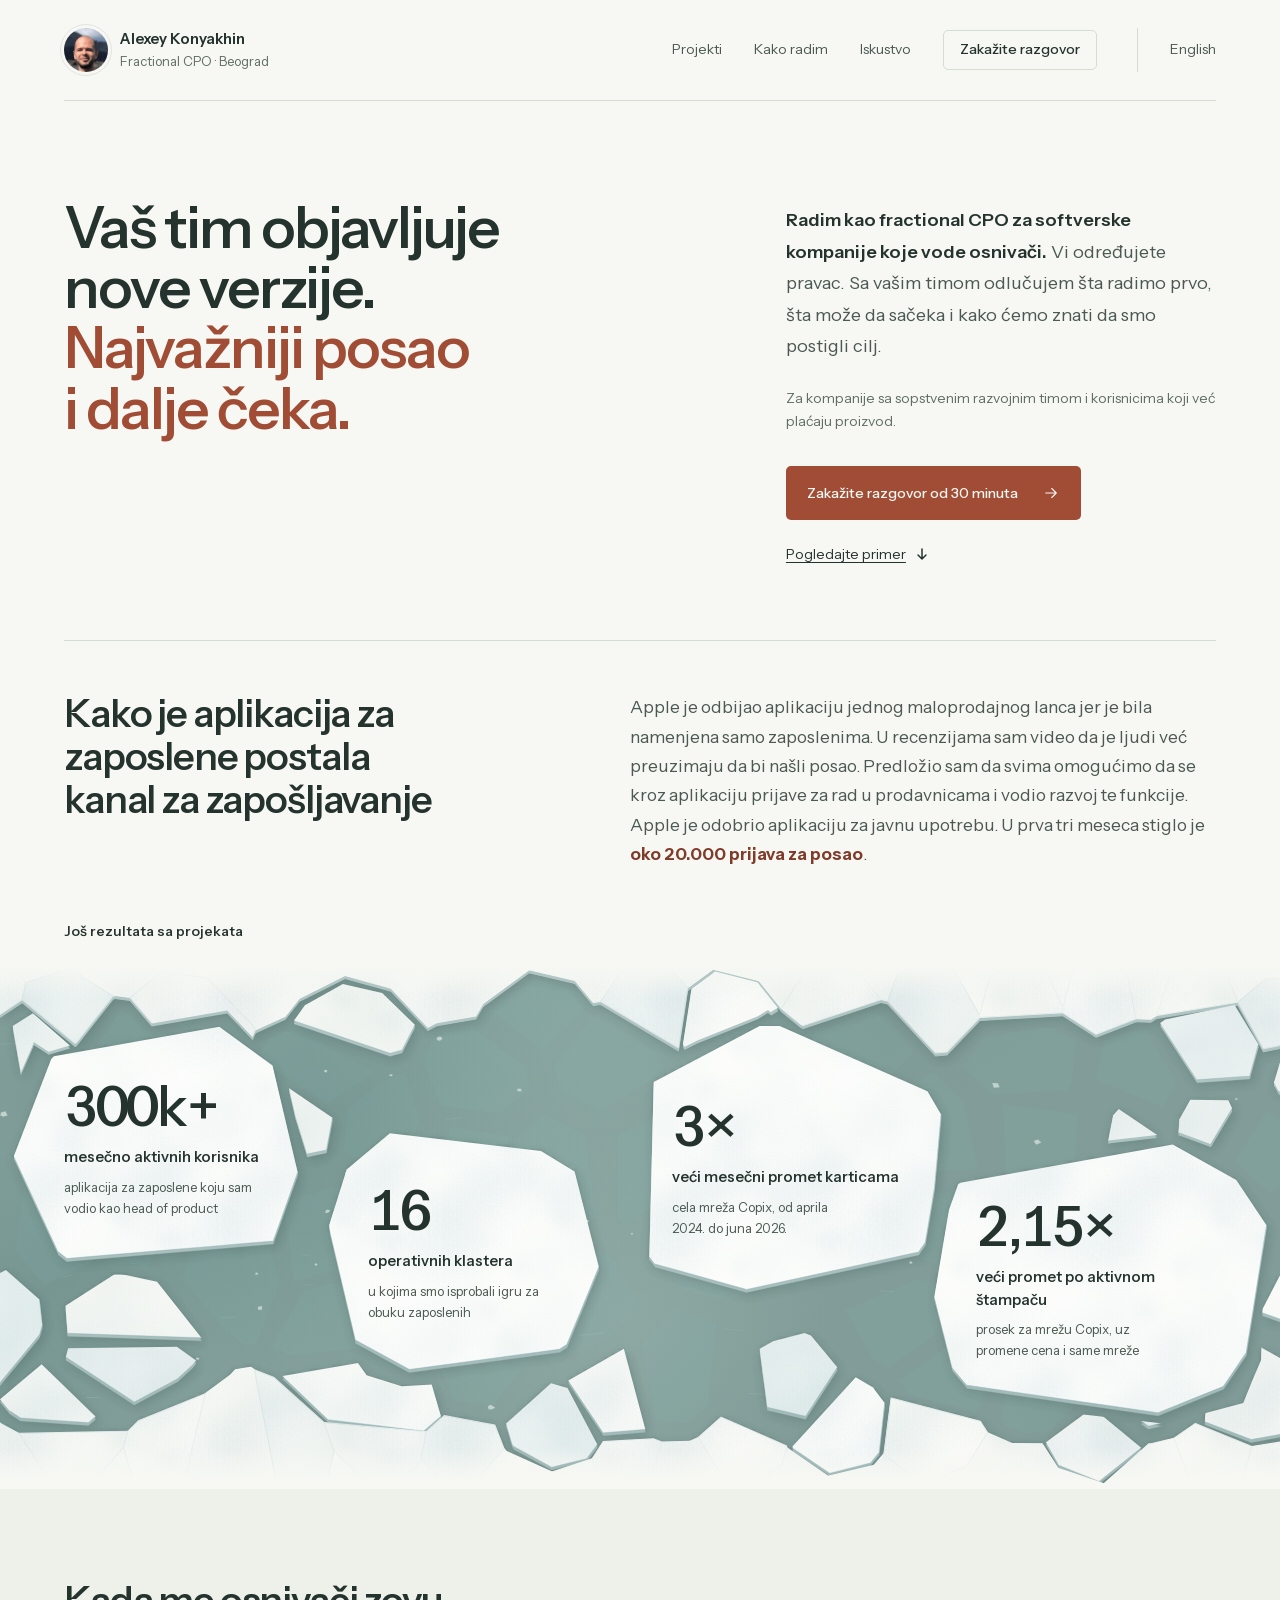
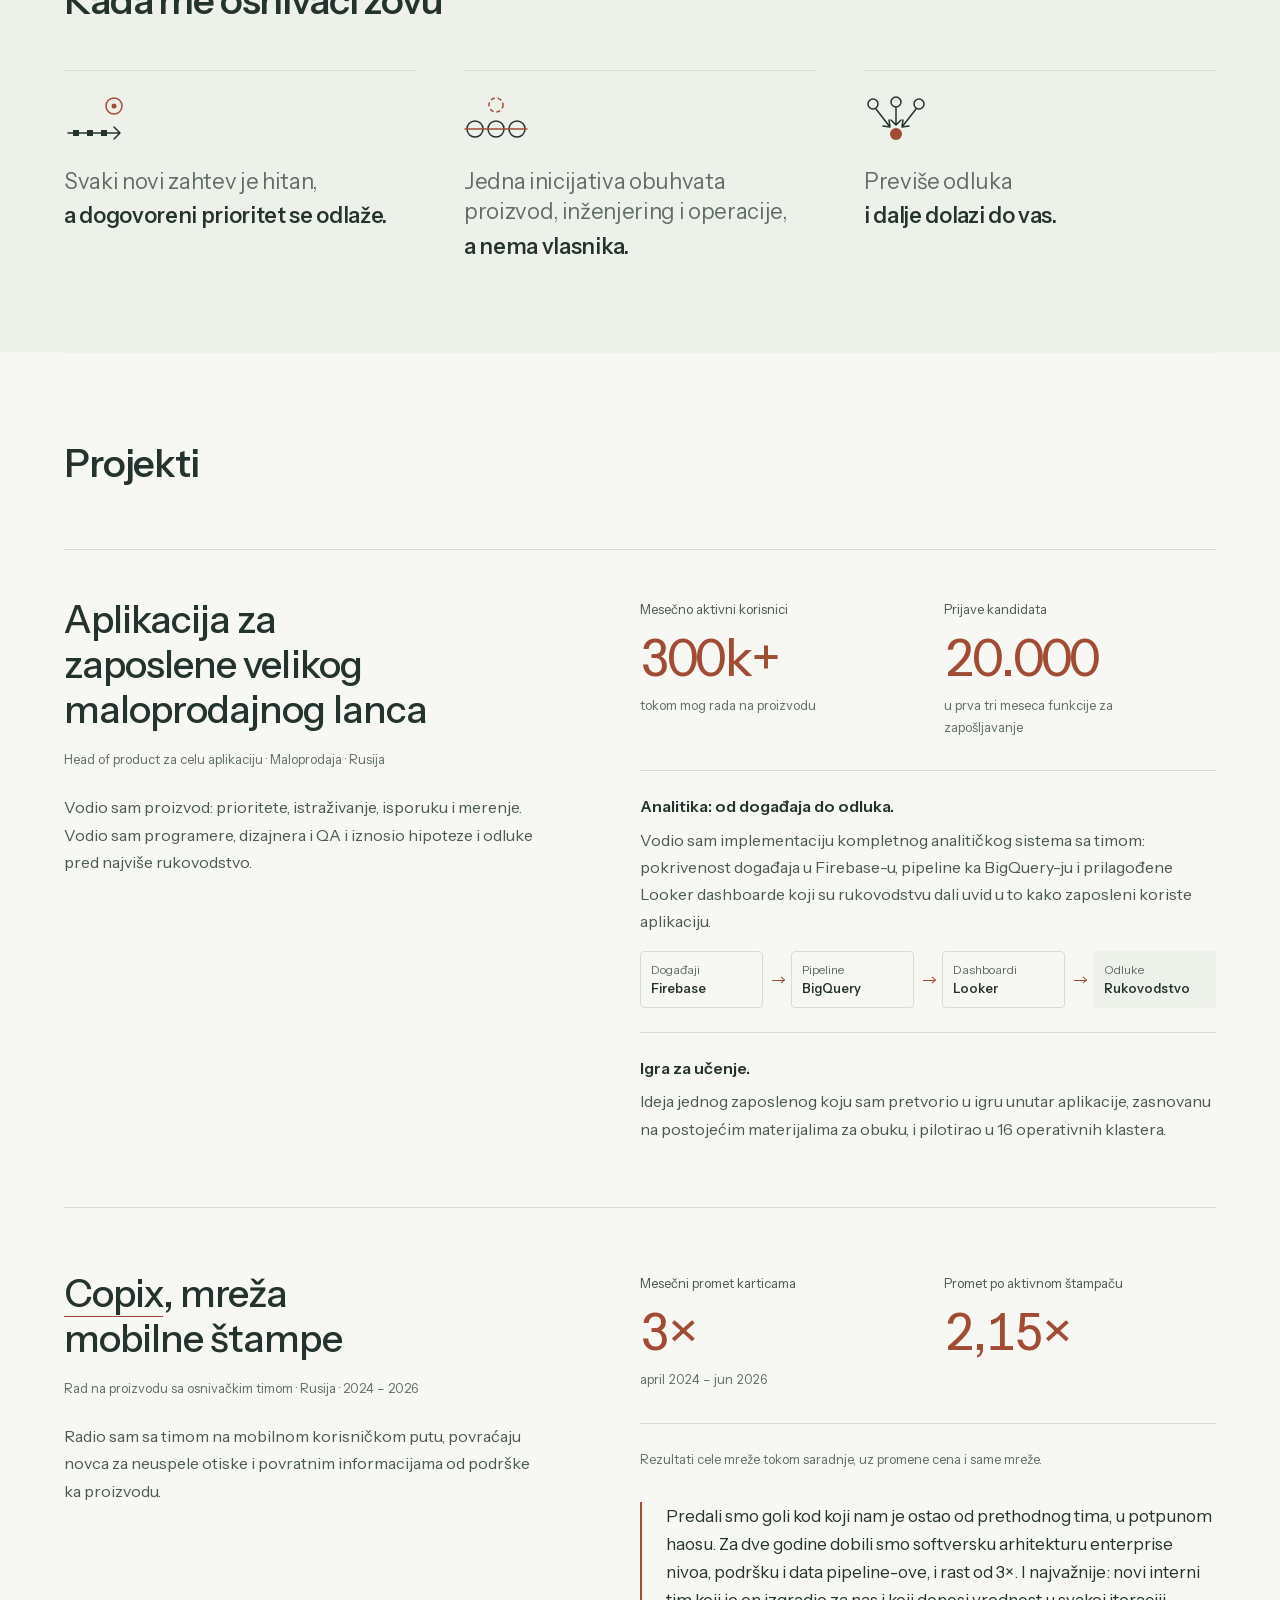
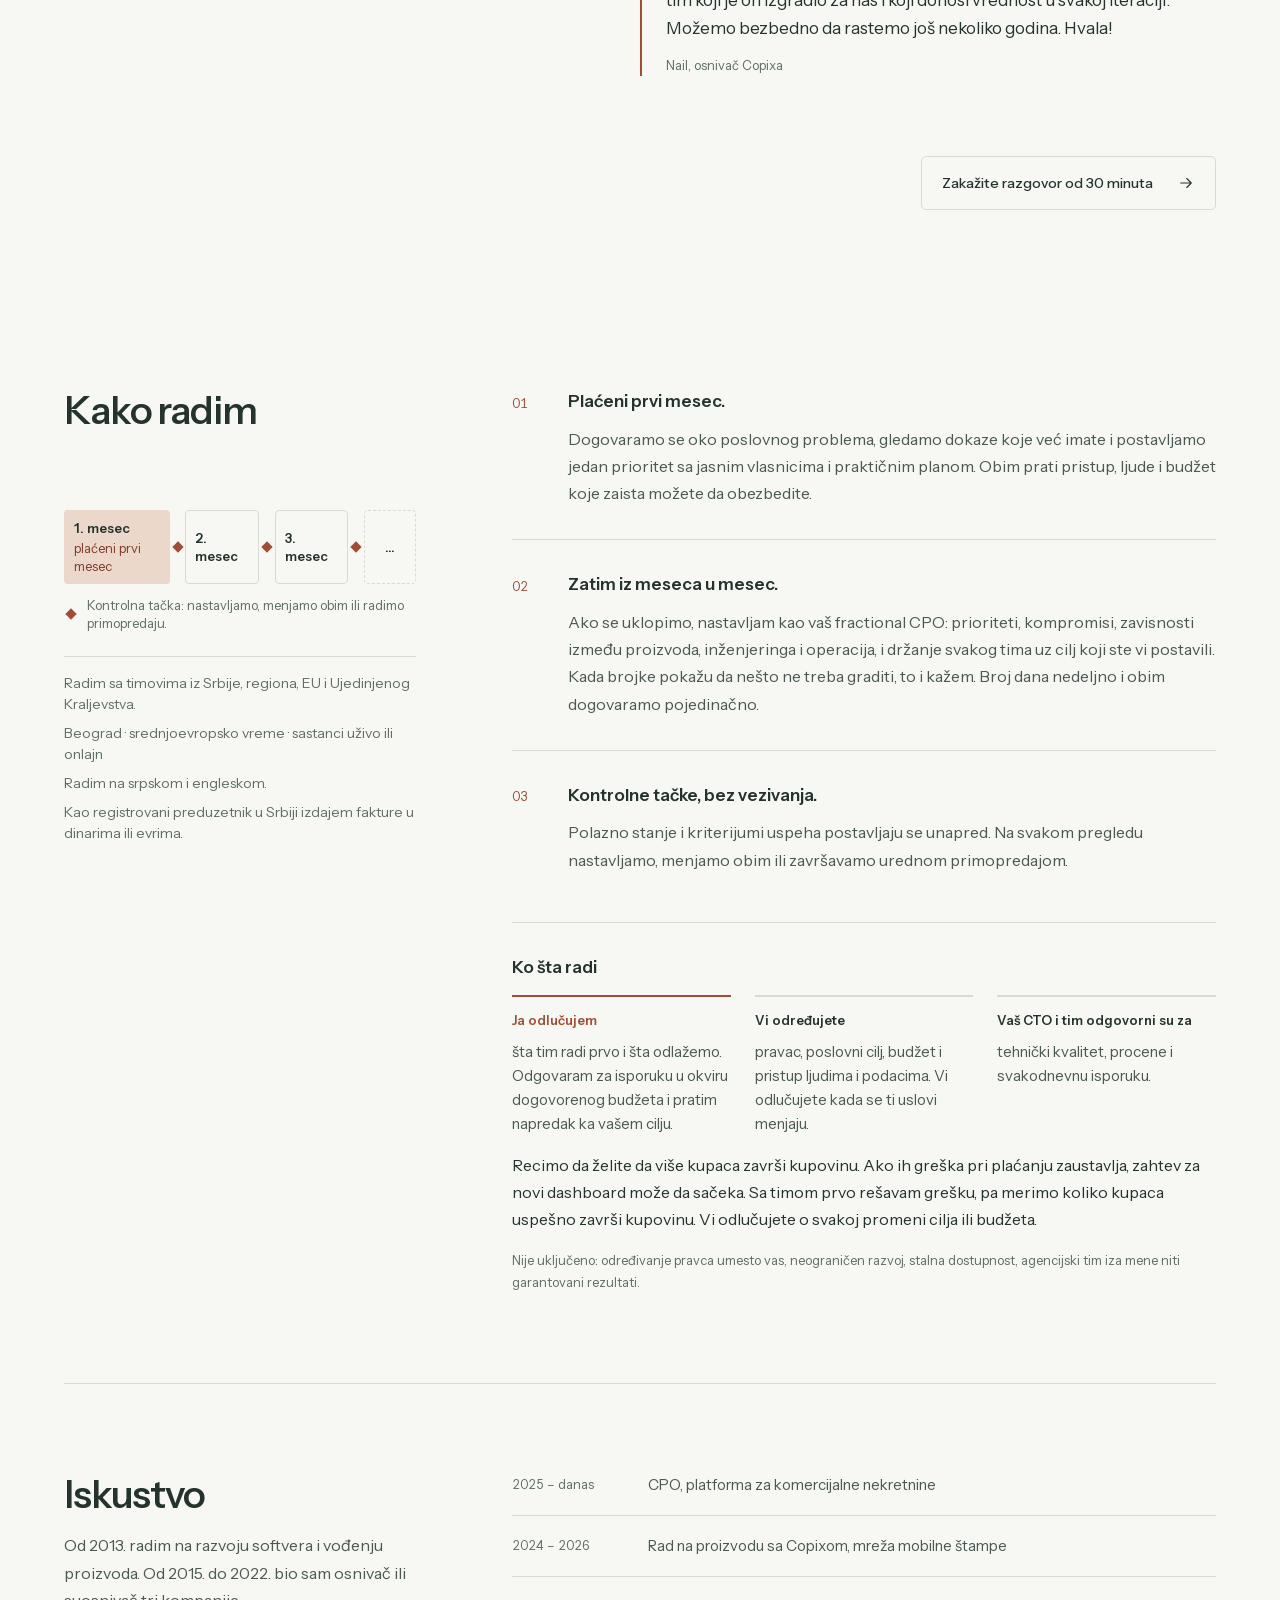
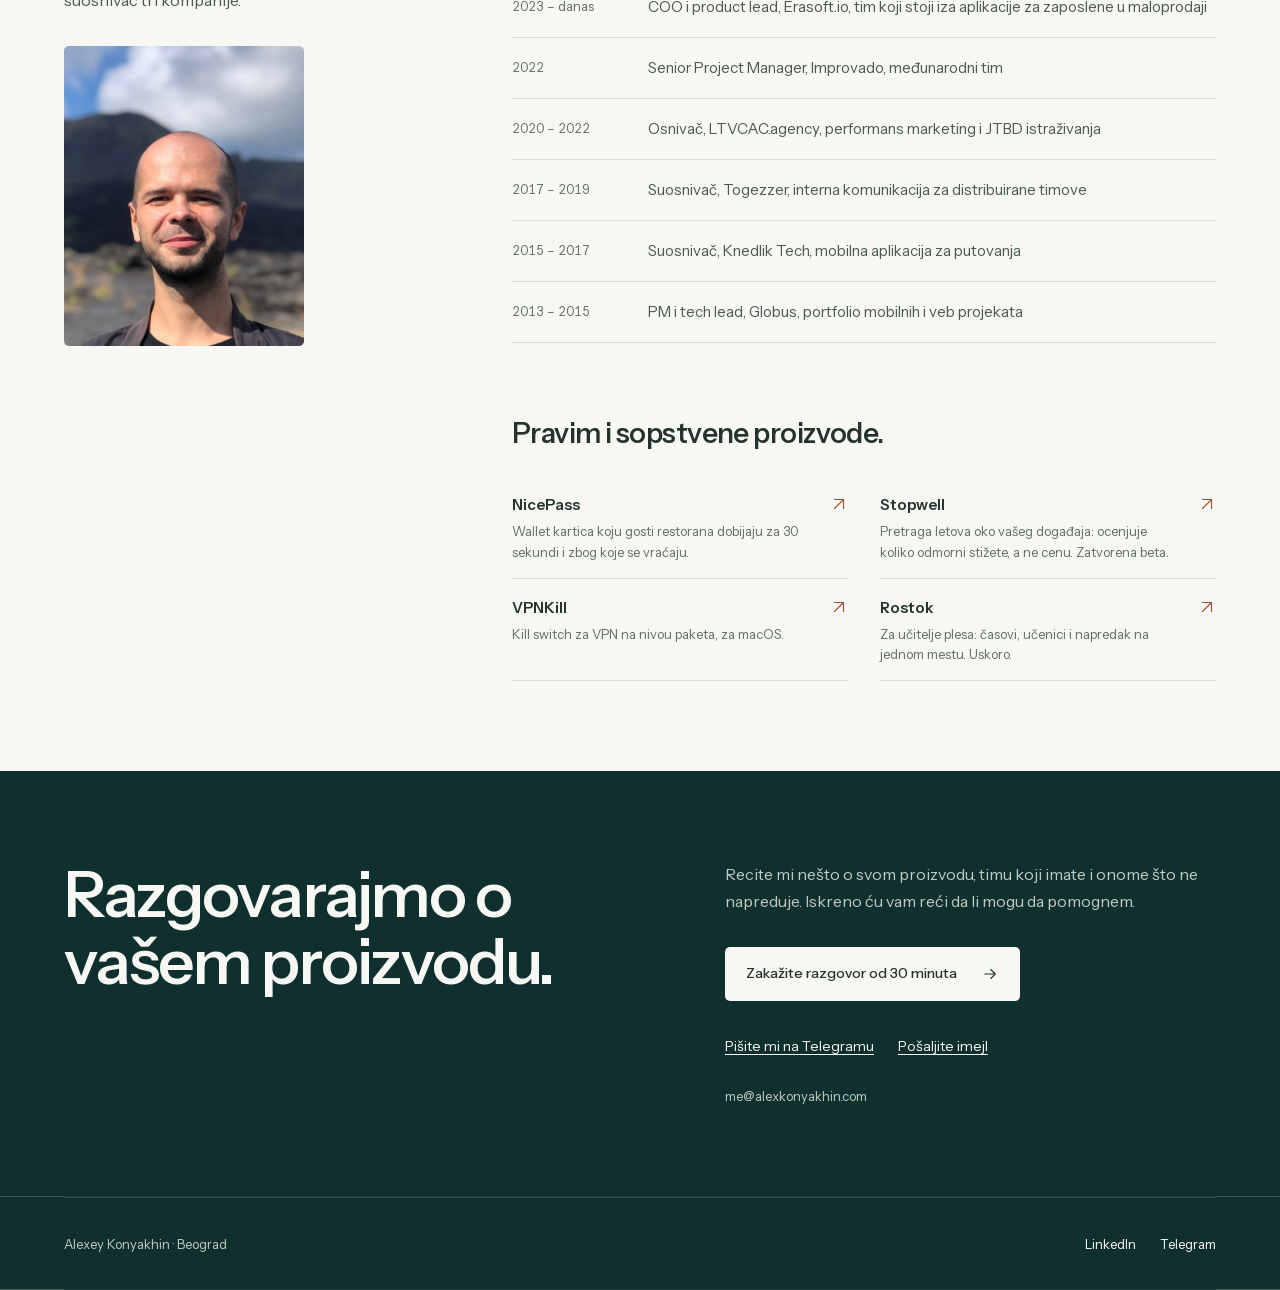
==== commit e3b42322: "Lead with the hiring case and tie ice motion to scrolling" ====
--- a/sr/index.html
+++ b/sr/index.html
@@ -4,7 +4,7 @@
   <meta charset="UTF-8">
   <meta name="viewport" content="width=device-width, initial-scale=1.0">
   <title>Alexey Konyakhin · Fractional CPO · Beograd</title>
-  <meta name="description" content="Fractional CPO iz Beograda. Vi određujete pravac; ja preuzimam prioritete, merenje i isporuku zajedno sa vašim postojećim timom. Plaćeni prvi mesec, zatim mesečno. Srbija, EU i UK.">
+  <meta name="description" content="Fractional CPO iz Beograda za softverske kompanije koje vode osnivači. Vi određujete pravac. Sa vašim timom odlučujem šta radimo prvo i kako merimo rezultat.">
   <link rel="canonical" href="https://alexkonyakhin.com/sr/">
   <link rel="alternate" hreflang="en" href="https://alexkonyakhin.com/">
   <link rel="alternate" hreflang="sr-Latn" href="https://alexkonyakhin.com/sr/">
@@ -12,8 +12,8 @@
   <meta property="og:locale" content="sr_RS">
   <meta property="og:type" content="website">
   <meta property="og:url" content="https://alexkonyakhin.com/sr/">
-  <meta property="og:title" content="Vi znate kuda ide vaš proizvod. Ja se staram da kompanija tamo stigne.">
-  <meta property="og:description" content="Fractional CPO za softverske kompanije koje vode osnivači. Pravac ostaje vaš. Ja preuzimam prioritete, merenje i isporuku zajedno sa vašim timom, tako da važan posao napreduje, a da svaka odluka ne mora da prolazi kroz vas.">
+  <meta property="og:title" content="Vaš tim objavljuje nove verzije. Najvažniji posao i dalje čeka.">
+  <meta property="og:description" content="Radim kao fractional CPO za softverske kompanije koje vode osnivači. Vi određujete pravac. Sa vašim timom odlučujem šta radimo prvo, šta može da sačeka i kako ćemo znati da smo postigli cilj.">
   <meta property="og:image" content="https://alexkonyakhin.com/portrait.jpg">
   <meta property="og:image:alt" content="Alexey Konyakhin">
   <meta name="theme-color" content="#faf7f2">
@@ -75,26 +75,25 @@
   <main id="main" class="wrap" tabindex="-1">
     <section class="hero" aria-labelledby="hero-title">
       <div class="hero-main">
-        <h1 id="hero-title">Vi znate kuda ide vaš proizvod. <span class="hero-role">Ja se staram da kompanija tamo stigne.</span></h1>
+        <h1 id="hero-title">Vaš tim objavljuje nove verzije. <span class="hero-role">Najvažniji posao i dalje čeka.</span></h1>
         <div class="hero-summary">
-          <p class="hero-intro"><strong>Fractional CPO za softverske kompanije koje vode osnivači.</strong> Pravac ostaje vaš. Ja preuzimam prioritete, merenje i isporuku zajedno sa vašim timom, tako da važan posao napreduje, a da svaka odluka ne mora da prolazi kroz vas.</p>
-          <p class="hero-fit">Za kompanije koje imaju korisnike koji plaćaju i interni razvojni tim. Srbija, region, EU i UK.</p>
+          <p class="hero-intro"><strong>Radim kao fractional CPO za softverske kompanije koje vode osnivači.</strong> Vi određujete pravac. Sa vašim timom odlučujem šta radimo prvo, šta može da sačeka i kako ćemo znati da smo postigli cilj.</p>
+          <p class="hero-fit">Za kompanije sa sopstvenim razvojnim timom i korisnicima koji već plaćaju proizvod.</p>
           <div class="actions">
             <a class="button" data-cta="book_call" data-cta-location="hero" href="https://calendar.app.google/ats6knZjWvwpJUbp9"><span>Zakažite razgovor od 30 minuta</span><svg aria-hidden="true" width="18" height="18" viewBox="0 0 24 24" fill="none"><path d="M5 12h14m-6-6 6 6-6 6" stroke="currentColor" stroke-width="1.5" stroke-linecap="round" stroke-linejoin="round"/></svg></a>
-            <a class="text-link" href="#work">Pogledajte projekte <svg aria-hidden="true" width="16" height="16" viewBox="0 0 16 16" fill="none"><path d="M8 3v10m-4-4 4 4 4-4" stroke="currentColor" stroke-width="1.5" stroke-linecap="round" stroke-linejoin="round"/></svg></a>
-          </div>
-        </div>
-      </div>
-      <ul class="trust-strip" aria-label="Lokacija, jezici i fakturisanje">
-        <li>Beograd · sastanci uživo ili onlajn</li>
-        <li>Radni jezici: srpski i engleski</li>
-        <li>Registrovani preduzetnik u Srbiji · fakturisanje u RSD ili EUR</li>
-        <li>Proizvod i inženjering od 2013.</li>
-      </ul>
+            <a class="text-link" href="#hiring-story">Pogledajte primer <svg aria-hidden="true" width="16" height="16" viewBox="0 0 16 16" fill="none"><path d="M8 3v10m-4-4 4 4 4-4" stroke="currentColor" stroke-width="1.5" stroke-linecap="round" stroke-linejoin="round"/></svg></a>
+          </div>
+        </div>
+      </div>
+    </section>
+
+    <section id="hiring-story" class="hiring-story" aria-labelledby="hiring-title">
+      <h2 id="hiring-title">Kako je aplikacija za zaposlene postala kanal za zapošljavanje</h2>
+      <p>Apple je odbijao aplikaciju jednog maloprodajnog lanca jer je bila namenjena samo zaposlenima. U recenzijama sam video da je ljudi već preuzimaju da bi našli posao. Predložio sam da svima omogućimo da se kroz aplikaciju prijave za rad u prodavnicama i vodio razvoj te funkcije. Apple je odobrio aplikaciju za javnu upotrebu. U prva tri meseca stiglo je <strong>oko 20.000 prijava za posao</strong>.</p>
     </section>
 
     <section class="proof-section" aria-labelledby="proof-title">
-      <h2 class="proof-title" id="proof-title">Posao koji se pokrenuo</h2>
+      <h2 class="proof-title" id="proof-title">Još rezultata sa projekata</h2>
       <div class="lead" data-lead>
         <canvas class="lead-canvas" data-lead-canvas aria-hidden="true"></canvas>
         <ul class="proof-band">
@@ -107,24 +106,24 @@
           </li>
           <li data-floe>
             <span class="proof-figure">
-              <strong class="proof-num">3×</strong>
+              <strong class="proof-num">16</strong>
             </span>
-            <span class="proof-label">mesečni promet karticama</span>
-            <span class="proof-note">Copix, april 2024 – jun 2026</span>
+            <span class="proof-label">operativnih klastera</span>
+            <span class="proof-note">u kojima smo isprobali igru za obuku zaposlenih</span>
           </li>
           <li data-floe>
             <span class="proof-figure">
-              <strong class="proof-num">20.000</strong>
+              <strong class="proof-num">3×</strong>
             </span>
-            <span class="proof-label">prijava kandidata</span>
-            <span class="proof-note">u prva tri meseca funkcije za zapošljavanje koju sam predložio i vodio</span>
+            <span class="proof-label">veći mesečni promet karticama</span>
+            <span class="proof-note">cela mreža Copix, od aprila 2024. do juna 2026.</span>
           </li>
           <li data-floe>
             <span class="proof-figure">
-              <strong class="proof-num">3</strong>
+              <strong class="proof-num">2,15×</strong>
             </span>
-            <span class="proof-label">osnovane ili suosnovane kompanije</span>
-            <span class="proof-note">2015 – 2022</span>
+            <span class="proof-label">veći promet po aktivnom štampaču</span>
+            <span class="proof-note">prosek za mrežu Copix, uz promene cena i same mreže</span>
           </li>
         </ul>
       </div>
@@ -135,7 +134,7 @@
       <ul class="situations-compact">
         <li>
           <svg class="situation-art" aria-hidden="true" viewBox="0 0 64 48" fill="none" stroke-linecap="round" stroke-linejoin="round"><circle class="accent" cx="50" cy="11" r="8"/><circle class="accent-fill" cx="50" cy="11" r="2.5"/><path d="M4 38h52m-6-6 6 6-6 6"/><path class="solid" d="M9 35h6v6H9zM23 35h6v6h-6zM37 35h6v6h-6z"/></svg>
-          <p><span>Tim isporučuje,</span> <strong>ali poslovni prioritet stalno pada u drugi plan.</strong></p>
+          <p><span>Svaki novi zahtev je hitan,</span> <strong>a dogovoreni prioritet se odlaže.</strong></p>
         </li>
         <li>
           <svg class="situation-art" aria-hidden="true" viewBox="0 0 64 48" fill="none" stroke-linecap="round" stroke-linejoin="round"><circle cx="11" cy="34" r="8"/><circle cx="32" cy="34" r="8"/><circle cx="53" cy="34" r="8"/><path class="accent" d="M1 34h62"/><circle class="accent dashed" cx="32" cy="10" r="7"/></svg>
@@ -174,10 +173,6 @@
             </ol>
           </div>
           <div class="case-contribution">
-            <h4>Funkcija za zapošljavanje koja je rešila i problem sa App Store-om.</h4>
-            <p>Apple je počeo da odbija aplikaciju jer je bila namenjena samo zaposlenima, a recenzije u App Store-u su pokazivale da je ljudi preuzimaju u nadi da će naći posao. Predložio sam da je otvorimo za sve, tako da kandidati za posao kasira i radnika u prodavnicama mogu direktno da se prijave. Apple ju je prihvatio kao javnu aplikaciju, a u prva tri meseca stiglo je oko 20.000 prijava.</p>
-          </div>
-          <div class="case-contribution">
             <h4>Igra za učenje.</h4>
             <p>Ideja jednog zaposlenog koju sam pretvorio u igru unutar aplikacije, zasnovanu na postojećim materijalima za obuku, i pilotirao u 16 operativnih klastera.</p>
           </div>
@@ -208,18 +203,26 @@
 
     <section id="how-i-work" class="section" aria-labelledby="process-title">
       <h2 id="process-title">Kako radim</h2>
-      <figure class="engagement">
-        <div class="engagement-track" aria-hidden="true">
-          <span class="engagement-month engagement-paid"><b>1. mesec</b><span>plaćeni prvi mesec</span></span>
-          <i></i>
-          <span class="engagement-month"><b>2. mesec</b></span>
-          <i></i>
-          <span class="engagement-month"><b>3. mesec</b></span>
-          <i></i>
-          <span class="engagement-month engagement-open"><b>…</b></span>
-        </div>
-        <figcaption>Kontrolna tačka: nastavljamo, menjamo obim ili radimo primopredaju.</figcaption>
-      </figure>
+      <div class="engagement-aside">
+        <figure class="engagement">
+          <div class="engagement-track" aria-hidden="true">
+            <span class="engagement-month engagement-paid"><b>1. mesec</b><span>plaćeni prvi mesec</span></span>
+            <i></i>
+            <span class="engagement-month"><b>2. mesec</b></span>
+            <i></i>
+            <span class="engagement-month"><b>3. mesec</b></span>
+            <i></i>
+            <span class="engagement-month engagement-open"><b>…</b></span>
+          </div>
+          <figcaption>Kontrolna tačka: nastavljamo, menjamo obim ili radimo primopredaju.</figcaption>
+        </figure>
+        <ul class="engagement-details" aria-label="Praktične informacije o saradnji">
+          <li>Radim sa timovima iz Srbije, regiona, EU i Ujedinjenog Kraljevstva.</li>
+          <li>Beograd · srednjoevropsko vreme · sastanci uživo ili onlajn</li>
+          <li>Radim na srpskom i engleskom.</li>
+          <li>Kao registrovani preduzetnik u Srbiji izdajem fakture u dinarima ili evrima.</li>
+        </ul>
+      </div>
       <ol class="steps">
         <li>
           <h3>Plaćeni prvi mesec.</h3>
@@ -238,18 +241,19 @@
         <h3>Ko šta radi</h3>
         <dl class="roles">
           <div>
-            <dt>Ja vodim</dt>
-            <dd>prioritete, kompromise, merenje, isporuku i usklađenost svih timova sa vašim ciljem.</dd>
+            <dt>Ja odlučujem</dt>
+            <dd>šta tim radi prvo i šta odlažemo. Odgovaram za isporuku u okviru dogovorenog budžeta i pratim napredak ka vašem cilju.</dd>
           </div>
           <div>
-            <dt>Vi ste vlasnik</dt>
-            <dd>pravca, poslovnog cilja, budžeta, pristupa i prava odlučivanja.</dd>
+            <dt>Vi određujete</dt>
+            <dd>pravac, poslovni cilj, budžet i pristup ljudima i podacima. Vi odlučujete kada se ti uslovi menjaju.</dd>
           </div>
           <div>
             <dt>Vaš CTO i tim odgovorni su za</dt>
             <dd>tehnički kvalitet, procene i svakodnevnu isporuku.</dd>
           </div>
         </dl>
+        <p class="decision-example">Recimo da želite da više kupaca završi kupovinu. Ako ih greška pri plaćanju zaustavlja, zahtev za novi dashboard može da sačeka. Sa timom prvo rešavam grešku, pa merimo koliko kupaca uspešno završi kupovinu. Vi odlučujete o svakoj promeni cilja ili budžeta.</p>
         <p class="scope-note">Nije uključeno: određivanje pravca umesto vas, neograničen razvoj, stalna dostupnost, agencijski tim iza mene niti garantovani rezultati.</p>
       </div>
     </section>
@@ -257,6 +261,7 @@
     <section id="background" class="section background" aria-labelledby="background-title">
       <div class="background-head">
         <h2 id="background-title">Iskustvo</h2>
+        <p class="background-summary">Od 2013. radim na razvoju softvera i vođenju proizvoda. Od 2015. do 2022. bio sam osnivač ili suosnivač tri kompanije.</p>
         <img class="portrait" src="/portrait.jpg" alt="Alexey Konyakhin" width="688" height="860" loading="lazy" decoding="async">
       </div>
       <dl class="timeline">
--- a/styles.css
+++ b/styles.css
@@ -102,7 +102,19 @@
 .button:active { background: var(--ink); }
 .text-link { display: inline-flex; align-items: center; gap: var(--space-2); min-height: 44px; font-size: .875rem; line-height: 1.5; }
 .text-link svg { flex-shrink: 0; }
-.trust-strip { display: grid; grid-template-columns: minmax(0, 1.5fr) minmax(0, 1fr); gap: var(--space-2) var(--hero-gap); margin: var(--space-8) 0 0; padding: var(--space-5) 0; border-top: 1px solid var(--line); list-style: none; font-size: .8125rem; line-height: 1.65; color: var(--muted); }
+
+.hiring-story {
+  display: grid;
+  grid-template-columns: minmax(0, 1fr) minmax(0, 1.2fr);
+  gap: var(--space-5) var(--hero-gap);
+  align-items: start;
+  margin-top: clamp(2.5rem, 5vw, 4.5rem);
+  padding-block: clamp(2rem, 4vw, 3.5rem);
+  border-top: 1px solid var(--line);
+}
+.hiring-story h2 { max-width: 21ch; }
+.hiring-story p { max-width: 62ch; font-size: clamp(1rem, 1.35vw, 1.125rem); text-wrap: pretty; }
+.hiring-story strong { color: var(--rust-deep); font-weight: 650; }
 
 /* Proof is set like figures in a report, with its qualifications attached.
    The caption sits on the paper just above the ice it names. */
@@ -121,13 +133,13 @@
   isolation: isolate;
   padding-block: 7.5rem 8rem;
   border: 0;
-  background: var(--deep);
-  box-shadow: 0 0 0 100vmax var(--deep);
+  background: #829d99;
+  box-shadow: 0 0 0 100vmax #829d99;
   clip-path: inset(0 -100vmax);
 }
 .lead-canvas { display: none; position: absolute; z-index: -1; top: 0; left: calc((100% - 100vw) / 2); width: 100vw; height: 100%; pointer-events: none; }
 .lead .proof-band { align-items: start; justify-items: start; gap: 4.5rem clamp(2.75rem, 5vw, 4.5rem); }
-.lead [data-floe] { position: relative; filter: drop-shadow(0 5px 0 #86b4ba) drop-shadow(4px 10px 8px rgb(2 14 17 / .5)); }
+.lead [data-floe] { position: relative; filter: drop-shadow(0 3px 0 #abc1be) drop-shadow(2px 4px 5px rgb(44 72 69 / .18)); }
 .lead [data-floe]::before {
   content: "";
   position: absolute;
@@ -200,22 +212,25 @@
 
 /* The same reading rail organizes process and background. */
 #how-i-work, .background { display: grid; grid-template-columns: minmax(0, 1fr) minmax(0, 2fr); column-gap: var(--space-9); row-gap: var(--space-7); }
-#how-i-work > h2 { grid-column: 1; grid-row: 1 / span 3; }
+#how-i-work > h2 { grid-column: 1; grid-row: 1; }
+.engagement-aside { grid-column: 1; grid-row: 2; }
+.engagement-details { display: grid; gap: var(--space-2); margin: var(--space-5) 0 0; padding: var(--space-4) 0 0; border-top: 1px solid var(--line); list-style: none; color: var(--muted); font-size: .875rem; line-height: 1.5; }
 .background-head { grid-column: 1; grid-row: 1 / span 2; }
+.background-summary { margin-top: var(--space-4); max-width: 32ch; }
 .portrait { width: min(100%, 15rem); height: auto; margin-top: var(--space-6); border-radius: 5px; }
 /* The engagement at a glance: a paid month, then months divided by checkpoints. */
-.engagement { grid-column: 2; margin: 0; font-size: .8125rem; line-height: 1.4; color: var(--muted); }
+.engagement { margin: 0; font-size: .8125rem; line-height: 1.4; color: var(--muted); }
 .engagement-track { display: flex; align-items: stretch; }
-.engagement-month { flex: 1 1 0; display: flex; flex-direction: column; justify-content: center; gap: 2px; min-height: 3.75rem; padding: .5rem .75rem; border: 1px solid var(--line); border-radius: 4px; }
+.engagement-month { flex: 1 1 0; min-width: 0; display: flex; flex-direction: column; justify-content: center; gap: 2px; min-height: 3.75rem; padding: .5rem clamp(.375rem, .7vw, .625rem); border: 1px solid var(--line); border-radius: 4px; }
 .engagement-month b { font-weight: 600; color: var(--ink); }
 .engagement-paid { flex-grow: 1.6; background: var(--rust-tint); border-color: transparent; color: var(--rust-deep); }
 .engagement-open { flex-grow: .6; align-items: center; border-style: dashed; }
-.engagement-track i { position: relative; flex: 0 0 1.75rem; }
+.engagement-track i { position: relative; flex: 0 0 clamp(.75rem, 1.2vw, 1rem); }
 .engagement-track i::before, .engagement figcaption::before { content: ""; width: 8px; height: 8px; background: var(--rust); transform: rotate(45deg); }
 .engagement-track i::before { position: absolute; top: calc(50% - 4px); left: calc(50% - 4px); }
 .engagement figcaption { display: flex; align-items: center; gap: var(--space-3); margin-top: var(--space-3); padding-left: 3px; }
 .engagement figcaption::before { flex-shrink: 0; }
-.steps { display: grid; margin: 0; padding: 0; list-style: none; counter-reset: step; }
+.steps { display: grid; grid-column: 2; grid-row: 1 / span 2; margin: 0; padding: 0; list-style: none; counter-reset: step; }
 .steps li { display: grid; grid-template-columns: var(--space-6) minmax(0, 1fr); column-gap: var(--space-5); counter-increment: step; padding-block: var(--space-6); border-top: 1px solid var(--line); }
 .steps li:first-child { padding-top: 0; border-top: 0; }
 .steps li:last-child { padding-bottom: 0; }
@@ -226,6 +241,7 @@
 .responsibilities { grid-column: 2; padding-top: var(--space-6); border-top: 1px solid var(--line); }
 .responsibilities h3 { margin-bottom: var(--space-3); }
 .responsibilities p { font-size: 1rem; }
+.responsibilities .decision-example { margin-block: var(--space-4); max-width: 65ch; color: var(--ink); }
 .roles { display: grid; grid-template-columns: repeat(3, minmax(0, 1fr)); gap: var(--space-5); margin: var(--space-4) 0 0; }
 .roles dt { margin-bottom: var(--space-2); padding-top: var(--space-3); border-top: 2px solid var(--line); font-size: .8125rem; font-weight: 600; color: var(--ink); }
 .roles div:first-child dt { border-color: var(--rust); color: var(--rust); }
@@ -275,16 +291,9 @@
   .project-links a:hover svg { transform: translate(3px, -3px); }
 }
 
-@media (min-width: 901px) {
-  /* Credentials use the same two reading rails as the hero above them. */
-  .trust-strip li:nth-child(-n + 2) { grid-column: 1; }
-  .trust-strip li:nth-child(n + 3) { grid-column: 2; }
-  .trust-strip li:nth-child(odd) { grid-row: 1; }
-  .trust-strip li:nth-child(even) { grid-row: 2; }
-}
 @media (max-width: 1100px) {
   :root { --hero-gap: var(--space-7); }
-  .hero-main, .trust-strip { grid-template-columns: minmax(0, 1.35fr) minmax(0, 1fr); }
+  .hero-main { grid-template-columns: minmax(0, 1.35fr) minmax(0, 1fr); }
   .hero-intro { font-size: 1rem; }
   .case, #how-i-work, .background, .contact { column-gap: var(--space-7); }
   .situations-compact { gap: var(--space-6); }
@@ -300,13 +309,12 @@
   .hero-intro { max-width: 51ch; font-size: 1.0625rem; }
   .hero-fit { max-width: 61ch; margin-top: var(--space-4); }
   .actions { margin-top: var(--space-5); }
-  .trust-strip { grid-template-columns: 1fr 1fr; gap: var(--space-4) var(--space-6); margin-top: var(--space-7); }
-  .trust-strip li { max-width: none; }
+  .hiring-story { grid-template-columns: 1fr; gap: var(--space-4); }
   .proof-band { grid-template-columns: 1fr 1fr; gap: var(--space-7); }
   .proof-num { font-size: 3rem; margin-bottom: var(--space-3); }
   .proof-note { max-width: 30ch; }
   .nav-cta { display: none; }
-  .engagement { grid-column: 1; }
+  .engagement-aside, .steps { grid-column: 1; grid-row: auto; }
   .lead { padding-block: 6rem 6.5rem; }
   .lead .proof-band { gap: 4.25rem 2.75rem; }
   .lead [data-floe]:nth-child(2) { margin-top: 1.75rem; }
@@ -351,15 +359,12 @@
   .hero-intro { font-size: 1rem; }
   .hero-fit { font-size: .8125rem; }
   .actions { gap: var(--space-2) var(--space-5); }
-  .trust-strip { grid-template-columns: 1fr; gap: var(--space-2); font-size: .8125rem; }
   .proof-band { column-gap: var(--space-5); }
   .proof-num { font-size: 2.625rem; }
   .proof-label { font-size: .8125rem; }
   .roles { grid-template-columns: 1fr; gap: var(--space-4); }
   .pipeline { grid-template-columns: repeat(2, minmax(0, 1fr)); }
   .pipeline li:nth-child(odd)::before, .pipeline li:nth-child(odd)::after { display: none; }
-  .engagement-month { padding: .5rem; }
-  .engagement-track i { flex-basis: 1.25rem; }
   .lead { padding-block: 5.5rem 6rem; }
   .lead .proof-band { gap: 4rem 2.25rem; }
   .lead [data-floe]::before { inset: -1.125rem -.875rem -1.25rem; }
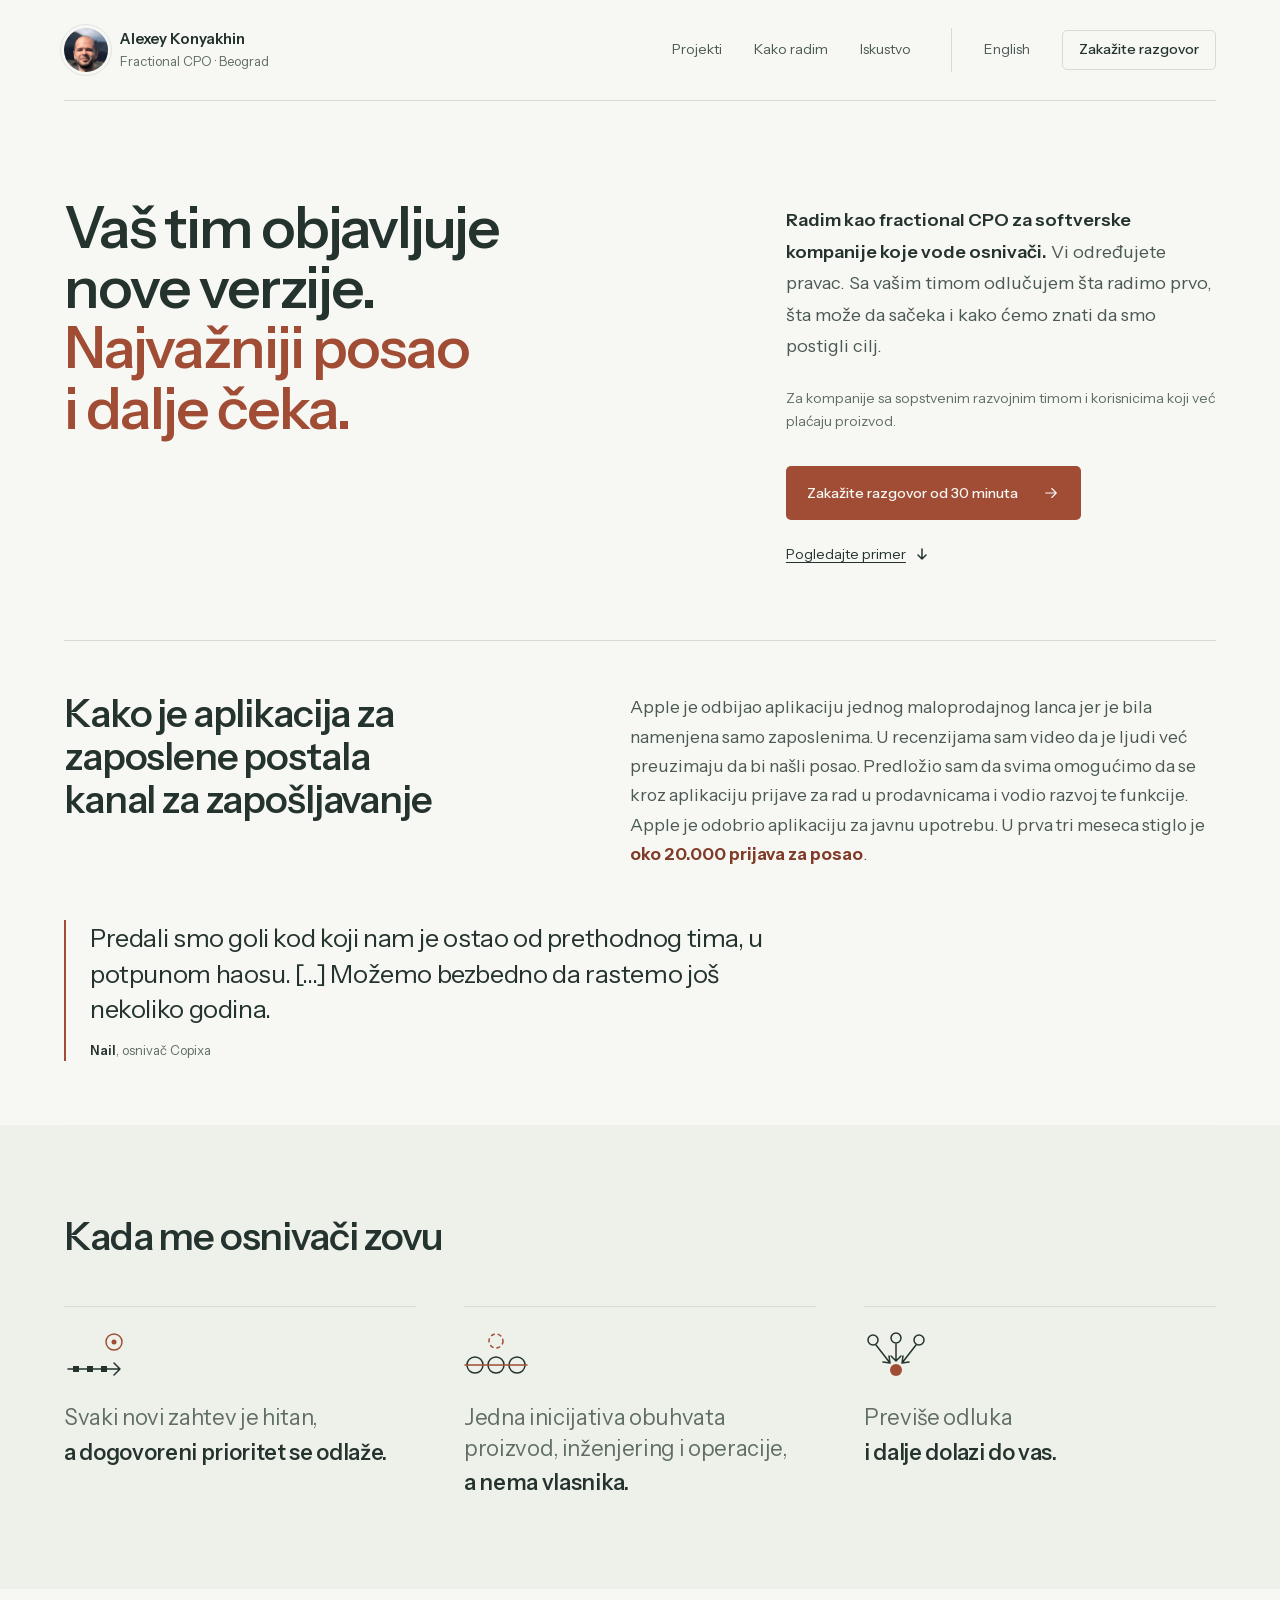
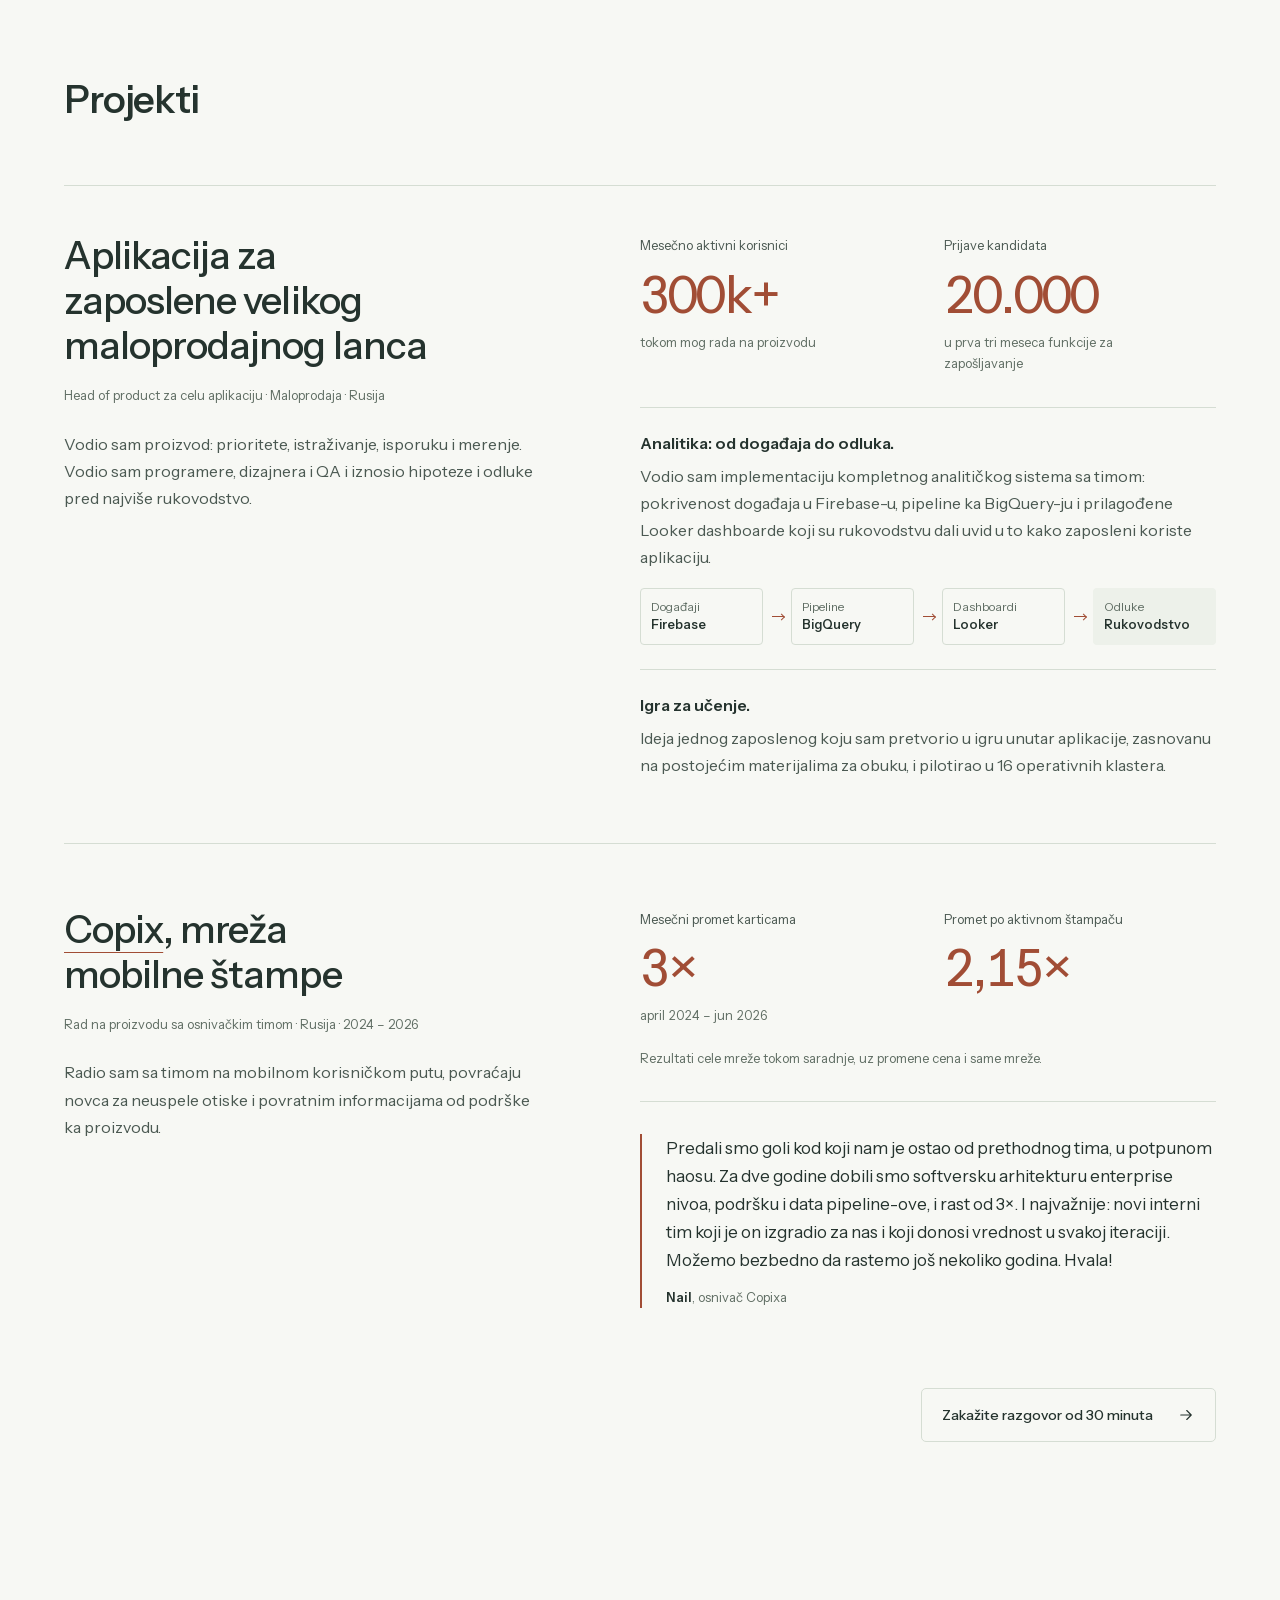
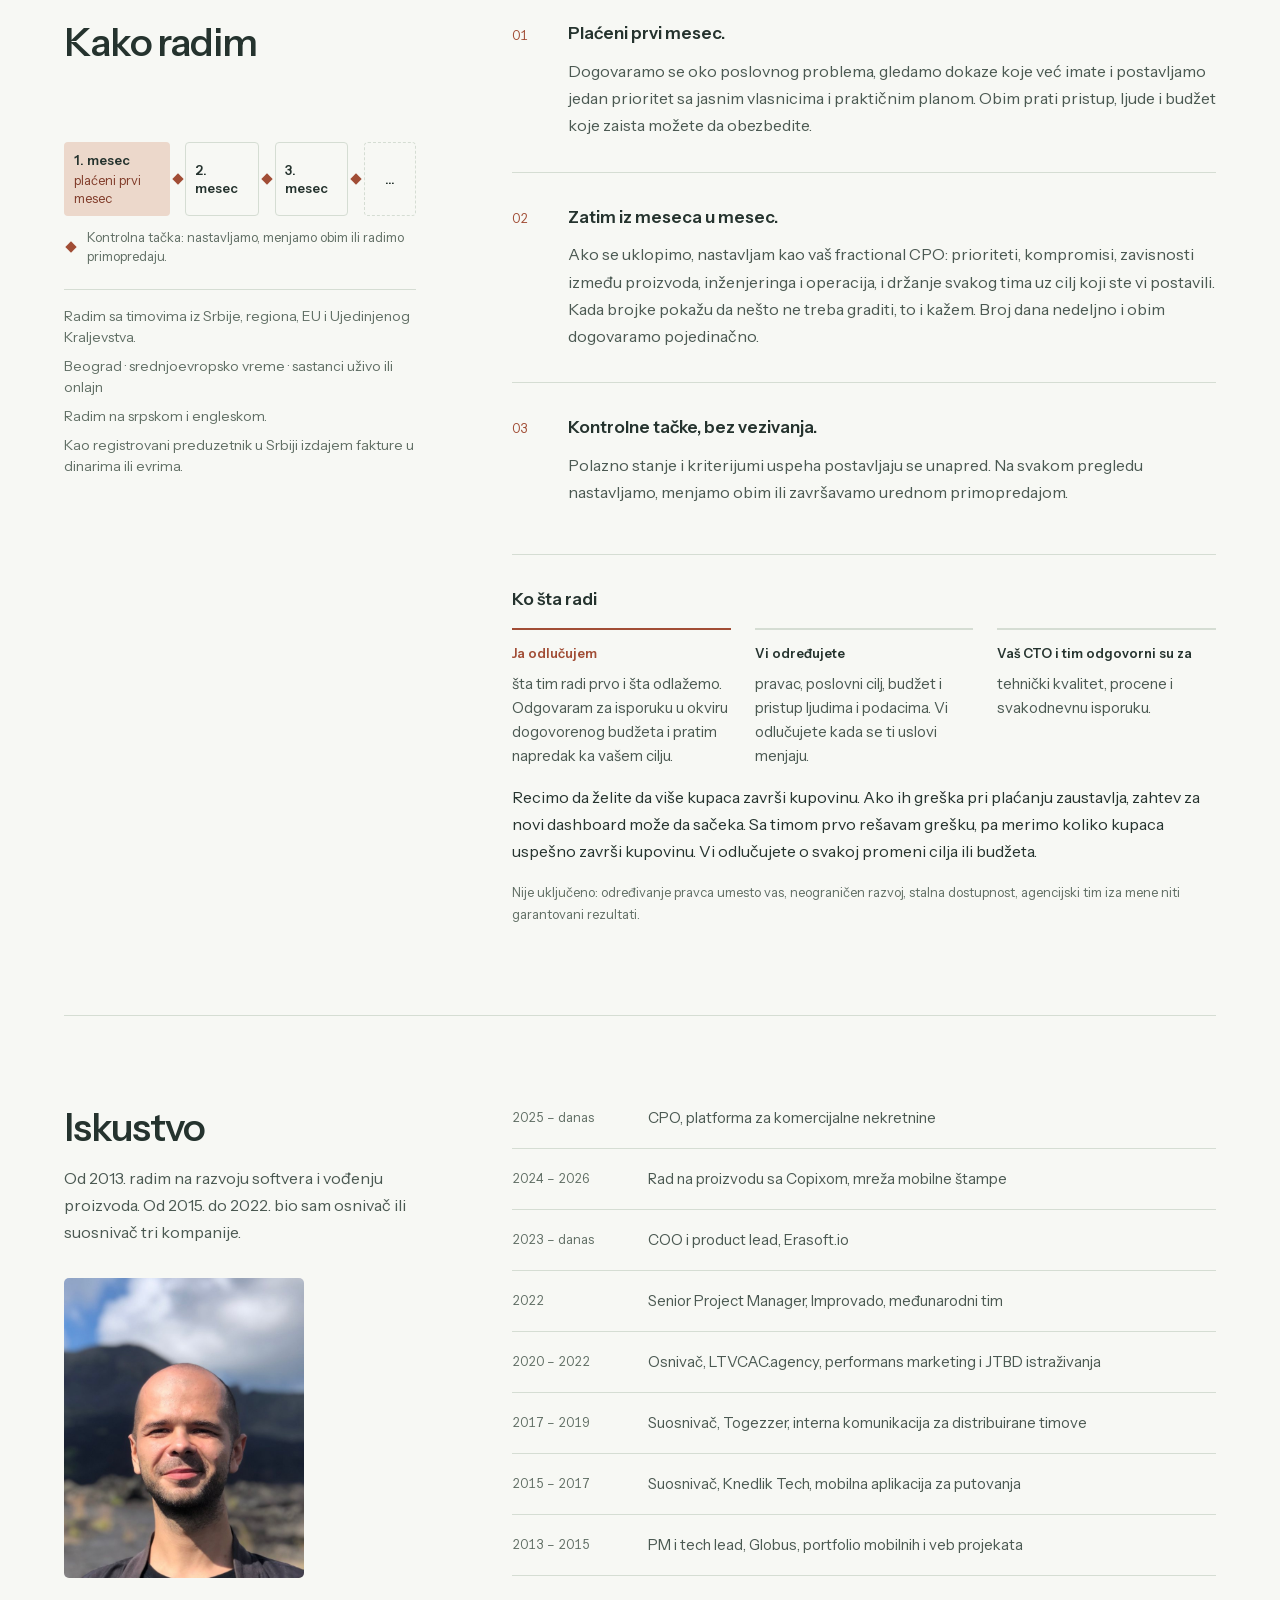
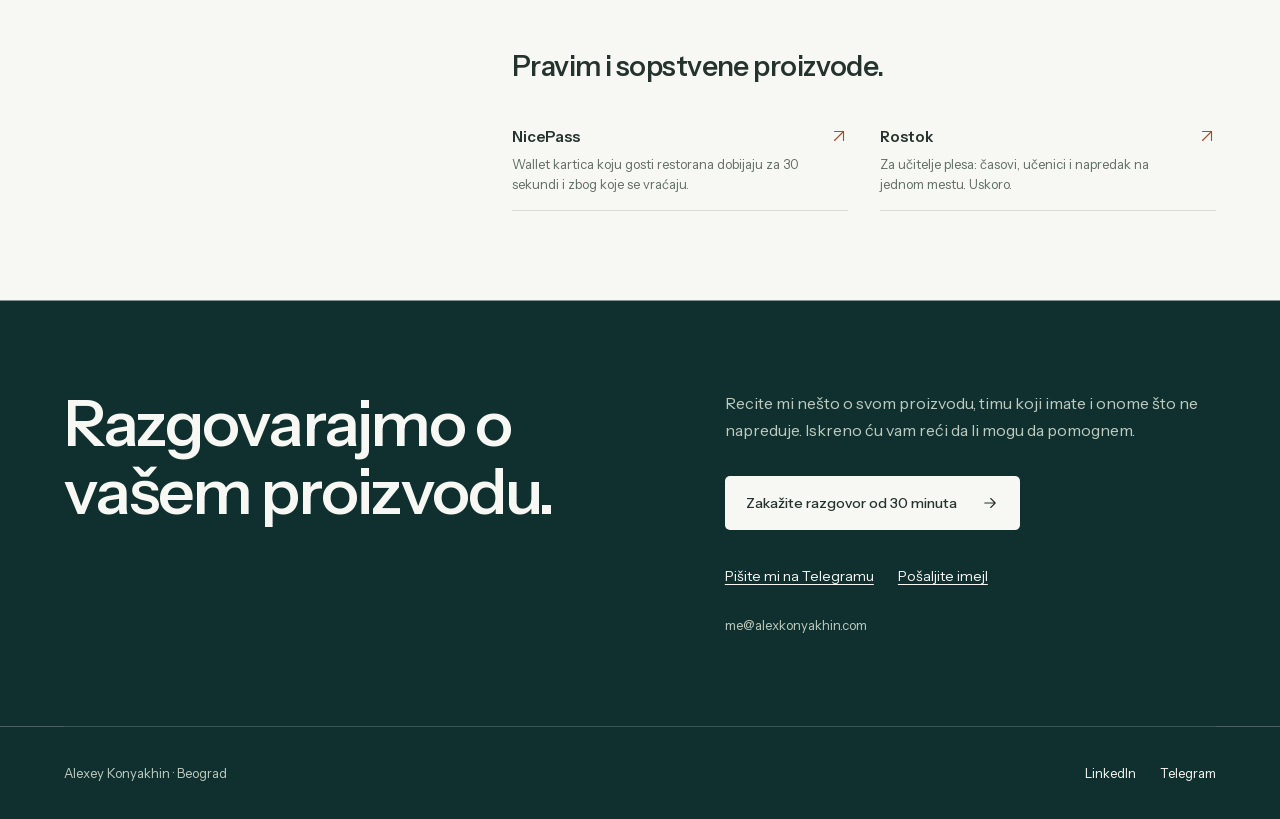
==== commit 920ad099: "Apply the 17 November review fixes Remove the 'Work that moved' stat band and its ice-floe scene, sc" ====
--- a/sr/index.html
+++ b/sr/index.html
@@ -20,10 +20,7 @@
   <link rel="icon" href="/ava_alex_konyakhin.png" type="image/png">
   <link rel="preload" href="/fonts/instrument-sans-latin.woff2" as="font" type="font/woff2" crossorigin>
   <link rel="stylesheet" href="/styles.css">
-  <script src="/water.js" defer></script>
-  <script src="/motion.js" defer></script>
   <script>
-    document.documentElement.classList.add('lead-live');
     window.trackCta = function () {};
     if (['alexkonyakhin.com', 'www.alexkonyakhin.com'].includes(window.location.hostname)) {
       window.dataLayer = window.dataLayer || [];
@@ -66,9 +63,9 @@
       <a href="#work">Projekti</a>
       <a href="#how-i-work">Kako radim</a>
       <a href="#background">Iskustvo</a>
-      <a class="nav-cta" data-cta="book_call" data-cta-location="header" href="https://calendar.app.google/ats6knZjWvwpJUbp9">Zakažite razgovor</a>
       <a class="lang-switch" href="/" lang="en" hreflang="en">English</a>
     </nav>
+    <a class="header-cta" data-cta="book_call" data-cta-location="header" href="https://calendar.app.google/ats6knZjWvwpJUbp9">Zakažite razgovor</a>
   </header>
 
   <div class="page-shell">
@@ -92,42 +89,13 @@
       <p>Apple je odbijao aplikaciju jednog maloprodajnog lanca jer je bila namenjena samo zaposlenima. U recenzijama sam video da je ljudi već preuzimaju da bi našli posao. Predložio sam da svima omogućimo da se kroz aplikaciju prijave za rad u prodavnicama i vodio razvoj te funkcije. Apple je odobrio aplikaciju za javnu upotrebu. U prva tri meseca stiglo je <strong>oko 20.000 prijava za posao</strong>.</p>
     </section>
 
-    <section class="proof-section" aria-labelledby="proof-title">
-      <h2 class="proof-title" id="proof-title">Još rezultata sa projekata</h2>
-      <div class="lead" data-lead>
-        <canvas class="lead-canvas" data-lead-canvas aria-hidden="true"></canvas>
-        <ul class="proof-band">
-          <li data-floe>
-            <span class="proof-figure">
-              <strong class="proof-num">300k+</strong>
-            </span>
-            <span class="proof-label">mesečno aktivnih korisnika</span>
-            <span class="proof-note">aplikacija za zaposlene koju sam vodio kao head of product</span>
-          </li>
-          <li data-floe>
-            <span class="proof-figure">
-              <strong class="proof-num">16</strong>
-            </span>
-            <span class="proof-label">operativnih klastera</span>
-            <span class="proof-note">u kojima smo isprobali igru za obuku zaposlenih</span>
-          </li>
-          <li data-floe>
-            <span class="proof-figure">
-              <strong class="proof-num">3×</strong>
-            </span>
-            <span class="proof-label">veći mesečni promet karticama</span>
-            <span class="proof-note">cela mreža Copix, od aprila 2024. do juna 2026.</span>
-          </li>
-          <li data-floe>
-            <span class="proof-figure">
-              <strong class="proof-num">2,15×</strong>
-            </span>
-            <span class="proof-label">veći promet po aktivnom štampaču</span>
-            <span class="proof-note">prosek za mrežu Copix, uz promene cena i same mreže</span>
-          </li>
-        </ul>
-      </div>
-    </section>
+    <!-- Excerpt of the full quote in the Copix case. Final wording is pending the founder-approved edit;
+         change both places together. Optional extras the styles already support inside the figcaption:
+         <img class="quote-photo" …> before the name, and a link around the name or the company. -->
+    <figure class="quote quote-lead">
+      <blockquote><p>Predali smo goli kod koji nam je ostao od prethodnog tima, u potpunom haosu. […] Možemo bezbedno da rastemo još nekoliko godina.</p></blockquote>
+      <figcaption><span class="quote-name">Nail</span>, osnivač Copixa</figcaption>
+    </figure>
 
     <section class="section situations-section" aria-labelledby="situations-title">
       <h2 id="situations-title">Kada me osnivači zovu</h2>
@@ -194,7 +162,7 @@
           <p class="case-note">Rezultati cele mreže tokom saradnje, uz promene cena i same mreže.</p>
           <figure class="quote">
             <blockquote><p>Predali smo goli kod koji nam je ostao od prethodnog tima, u potpunom haosu. Za dve godine dobili smo softversku arhitekturu enterprise nivoa, podršku i data pipeline-ove, i rast od 3×. I najvažnije: novi interni tim koji je on izgradio za nas i koji donosi vrednost u svakoj iteraciji. Možemo bezbedno da rastemo još nekoliko godina. Hvala!</p></blockquote>
-            <figcaption>Nail, osnivač Copixa</figcaption>
+            <figcaption><span class="quote-name">Nail</span>, osnivač Copixa</figcaption>
           </figure>
         </div>
       </article>
@@ -267,7 +235,7 @@
       <dl class="timeline">
         <div><dt>2025 – danas</dt><dd>CPO, platforma za komercijalne nekretnine</dd></div>
         <div><dt>2024 – 2026</dt><dd>Rad na proizvodu sa Copixom, mreža mobilne štampe</dd></div>
-        <div><dt>2023 – danas</dt><dd>COO i product lead, Erasoft.io, tim koji stoji iza aplikacije za zaposlene u maloprodaji</dd></div>
+        <div><dt>2023 – danas</dt><dd>COO i product lead, Erasoft.io</dd></div>
         <div><dt>2022</dt><dd>Senior Project Manager, Improvado, međunarodni tim</dd></div>
         <div><dt>2020 – 2022</dt><dd>Osnivač, LTVCAC.agency, performans marketing i JTBD istraživanja</dd></div>
         <div><dt>2017 – 2019</dt><dd>Suosnivač, Togezzer, interna komunikacija za distribuirane timove</dd></div>
@@ -278,8 +246,6 @@
         <p>Pravim i sopstvene proizvode.</p>
         <div class="project-links" aria-label="Sopstveni proizvodi">
           <a href="https://nicepass.cc/"><span><span class="project-name">NicePass</span><span class="project-note">Wallet kartica koju gosti restorana dobijaju za 30 sekundi i zbog koje se vraćaju.</span></span><svg aria-hidden="true" width="18" height="18" viewBox="0 0 24 24" fill="none"><path d="M6 18 18 6M6 6h12v12" stroke="currentColor" stroke-width="1.5" stroke-linecap="round" stroke-linejoin="round"/></svg></a>
-          <a href="https://stopwell.app/"><span><span class="project-name">Stopwell</span><span class="project-note">Pretraga letova oko vašeg događaja: ocenjuje koliko odmorni stižete, a ne cenu. Zatvorena beta.</span></span><svg aria-hidden="true" width="18" height="18" viewBox="0 0 24 24" fill="none"><path d="M6 18 18 6M6 6h12v12" stroke="currentColor" stroke-width="1.5" stroke-linecap="round" stroke-linejoin="round"/></svg></a>
-          <a href="https://vpnkill.com/"><span><span class="project-name">VPNKill</span><span class="project-note">Kill switch za VPN na nivou paketa, za macOS.</span></span><svg aria-hidden="true" width="18" height="18" viewBox="0 0 24 24" fill="none"><path d="M6 18 18 6M6 6h12v12" stroke="currentColor" stroke-width="1.5" stroke-linecap="round" stroke-linejoin="round"/></svg></a>
           <a href="https://rostok.dance/"><span><span class="project-name">Rostok</span><span class="project-note">Za učitelje plesa: časovi, učenici i napredak na jednom mestu. Uskoro.</span></span><svg aria-hidden="true" width="18" height="18" viewBox="0 0 24 24" fill="none"><path d="M6 18 18 6M6 6h12v12" stroke="currentColor" stroke-width="1.5" stroke-linecap="round" stroke-linejoin="round"/></svg></a>
         </div>
       </div>
--- a/styles.css
+++ b/styles.css
@@ -74,16 +74,16 @@
 .nowrap { white-space: nowrap; }
 
 /* A small personal masthead. The portrait appears only here. */
-.site-header { display: flex; justify-content: space-between; align-items: center; gap: var(--space-6); padding-block: 1.75rem; border-bottom: 1px solid var(--line); }
+.site-header { display: flex; align-items: center; gap: var(--space-6); padding-block: 1.75rem; border-bottom: 1px solid var(--line); }
 .identity { display: flex; gap: var(--space-3); align-items: center; text-decoration: none; flex-shrink: 0; }
 .identity img { width: 44px; height: 44px; border-radius: 50%; object-fit: cover; outline: 1px solid rgb(37 51 46 / .1); outline-offset: 3px; }
 .identity-name { display: block; font-size: .9375rem; font-weight: 600; line-height: 1.5; letter-spacing: -.01em; }
 .identity-role { display: block; font-size: .8125rem; color: var(--muted); line-height: 1.6; }
-nav { display: flex; gap: var(--space-6); align-items: center; }
+nav { display: flex; gap: var(--space-6); align-items: center; margin-left: auto; }
 nav a { display: inline-flex; align-items: center; min-height: 44px; font-size: .875rem; color: var(--body); text-decoration: none; white-space: nowrap; }
 nav a:hover { text-decoration: underline; }
-.nav-cta { min-height: 40px; padding-inline: var(--space-4); border: 1px solid var(--line); border-radius: 5px; color: var(--ink); font-weight: 500; transition: color .18s ease-out, border-color .18s ease-out; }
-nav a.nav-cta:hover { border-color: var(--rust); color: var(--rust); text-decoration: none; }
+.header-cta { display: inline-flex; align-items: center; flex-shrink: 0; min-height: 40px; padding-inline: var(--space-4); border: 1px solid var(--line); border-radius: 5px; color: var(--ink); font-size: .875rem; font-weight: 500; text-decoration: none; white-space: nowrap; transition: color .18s ease-out, border-color .18s ease-out; }
+.header-cta:hover { border-color: var(--rust); color: var(--rust); }
 .lang-switch { margin-left: var(--space-2); padding-left: var(--space-6); border-left: 1px solid var(--line); }
 
 /* Title and argument are distinct, aligned parts of the same opening. */
@@ -116,50 +116,10 @@
 .hiring-story p { max-width: 62ch; font-size: clamp(1rem, 1.35vw, 1.125rem); text-wrap: pretty; }
 .hiring-story strong { color: var(--rust-deep); font-weight: 650; }
 
-/* Proof is set like figures in a report, with its qualifications attached.
-   The caption sits on the paper just above the ice it names. */
-.proof-title { padding-bottom: var(--space-4); font-size: .875rem; font-weight: 550; line-height: 1.6; letter-spacing: 0; }
-.proof-band { display: grid; grid-template-columns: repeat(4, minmax(0, 1fr)); gap: var(--space-6); margin: 0; padding: 0; list-style: none; }
-.proof-band li { display: flex; flex-direction: column; align-items: flex-start; }
-.proof-num { margin-bottom: var(--space-4); font-family: var(--display); font-size: clamp(2.5rem, 4vw, 3.5rem); font-weight: 450; line-height: 1; letter-spacing: -.035em; font-variant-numeric: lining-nums tabular-nums; }
-.proof-label { font-size: .875rem; line-height: 1.5; }
-.proof-note { max-width: 27ch; margin-top: var(--space-2); font-size: .8125rem; line-height: 1.65; color: var(--muted); }
-
-/* The lead: an icebreaker's channel through the page's own paper. Without
-   JavaScript the figures rest on static floes in open water; with it, one
-   canvas draws the sheet, plates and water behind the same native text. */
-.lead {
-  position: relative;
-  isolation: isolate;
-  padding-block: 7.5rem 8rem;
-  border: 0;
-  background: #829d99;
-  box-shadow: 0 0 0 100vmax #829d99;
-  clip-path: inset(0 -100vmax);
-}
-.lead-canvas { display: none; position: absolute; z-index: -1; top: 0; left: calc((100% - 100vw) / 2); width: 100vw; height: 100%; pointer-events: none; }
-.lead .proof-band { align-items: start; justify-items: start; gap: 4.5rem clamp(2.75rem, 5vw, 4.5rem); }
-.lead [data-floe] { position: relative; filter: drop-shadow(0 3px 0 #abc1be) drop-shadow(2px 4px 5px rgb(44 72 69 / .18)); }
-.lead [data-floe]::before {
-  content: "";
-  position: absolute;
-  z-index: -1;
-  inset: -1.5rem -1.75rem -1.75rem;
-  background: linear-gradient(160deg, #fdfefc, #edf3f1);
-  clip-path: polygon(5% 8%, 39% 0, 84% 5%, 100% 33%, 95% 83%, 66% 100%, 20% 95%, 0 60%);
-}
-.lead [data-floe]:nth-child(even)::before { clip-path: polygon(0 24%, 22% 2%, 71% 0, 97% 16%, 100% 68%, 80% 98%, 31% 100%, 4% 80%); }
-.lead [data-floe]:nth-child(2) { margin-top: 6.5rem; }
-.lead [data-floe]:nth-child(3) { margin-top: 1.25rem; }
-.lead [data-floe]:nth-child(4) { margin-top: 7.5rem; }
-.lead .proof-figure { display: block; margin-bottom: var(--space-3); font-size: clamp(2.5rem, 4.4vw, 4rem); line-height: 1; }
-.lead .proof-num { display: block; margin: 0; font-size: inherit; font-weight: 500; letter-spacing: -.04em; }
-.lead .proof-label { font-size: .9375rem; font-weight: 550; line-height: 1.5; }
-.lead .proof-note { max-width: 21ch; color: var(--body); line-height: 1.6; }
-.lead-live .lead { background: var(--paper); box-shadow: 0 0 0 100vmax var(--paper); }
-.lead-live .lead-canvas { display: block; }
-.lead-live .lead [data-floe] { filter: none; }
-.lead-live .lead [data-floe]::before { display: none; }
+/* A founder's words between the story and the fit: the lead excerpt of the
+   quote that the Copix case carries in full. A photo and links are optional. */
+.quote.quote-lead { max-width: 46rem; margin: 0 0 clamp(2.5rem, 5vw, 4.5rem); }
+.quote.quote-lead p { font-family: var(--display); font-size: clamp(1.25rem, 2vw, 1.625rem); line-height: 1.4; letter-spacing: -.015em; }
 
 /* Open case studies: the brief on the left, the evidence on the right. */
 .section { padding-block: var(--section-gap); }
@@ -186,11 +146,14 @@
 .pipeline li + li::before { content: ""; position: absolute; top: 50%; left: -1.25rem; width: .75rem; height: 1px; background: var(--rust); }
 .pipeline li + li::after { content: ""; position: absolute; top: 50%; left: -.8125rem; width: 5px; height: 5px; border: solid var(--rust); border-width: 1px 1px 0 0; transform: translateY(-50%) rotate(45deg); transform-origin: center; margin-top: .5px; }
 .pipeline li:last-child { background: var(--cream); border-color: transparent; }
-.case-note { padding-top: var(--space-5); border-top: 1px solid var(--line); font-size: .8125rem; color: var(--muted); }
+/* A caveat belongs to the figures directly above it, before anything else. */
+.case-note { margin-top: calc(-1 * var(--space-3)); padding-bottom: var(--space-6); border-bottom: 1px solid var(--line); font-size: .8125rem; color: var(--muted); }
 .quote { margin: var(--space-6) 0 0; padding-left: var(--space-5); border-left: 2px solid var(--rust); }
 .quote blockquote { margin: 0; }
 .quote p { font-size: 1.0625rem; line-height: 1.65; color: var(--ink); text-wrap: pretty; }
-.quote figcaption { margin-top: var(--space-3); font-size: .8125rem; color: var(--muted); }
+.quote figcaption { display: flex; flex-wrap: wrap; align-items: center; gap: 0 .3em; margin-top: var(--space-3); font-size: .8125rem; color: var(--muted); }
+.quote-name { font-weight: 600; color: var(--ink); margin-right: -.3em; }
+.quote-photo { width: 40px; height: 40px; margin-right: var(--space-3); border-radius: 50%; object-fit: cover; }
 .work-contact { display: flex; justify-content: flex-end; padding-top: var(--space-4); }
 .work-contact .button { background: transparent; color: var(--ink); border-color: var(--line); }
 .work-contact .button:hover { border-color: var(--rust); color: var(--rust); }
@@ -281,11 +244,11 @@
 .page-shell { overflow: clip; }
 
 /* Small, interruptible feedback for pointer actions; no touch hover movement. */
-nav a:not(.lang-switch, .nav-cta) { position: relative; }
-nav a:not(.lang-switch, .nav-cta)::after { content: ""; position: absolute; inset: auto 0 .45rem; height: 1px; background: var(--rust); transform: scaleX(0); transform-origin: left; transition: transform 180ms var(--ease-out); }
+nav a:not(.lang-switch) { position: relative; }
+nav a:not(.lang-switch)::after { content: ""; position: absolute; inset: auto 0 .45rem; height: 1px; background: var(--rust); transform: scaleX(0); transform-origin: left; transition: transform 180ms var(--ease-out); }
 @media (hover: hover) and (pointer: fine) and (prefers-reduced-motion: no-preference) {
-  nav a:not(.lang-switch, .nav-cta):hover { text-decoration: none; }
-  nav a:not(.lang-switch, .nav-cta):hover::after { transform: scaleX(1); }
+  nav a:not(.lang-switch):hover { text-decoration: none; }
+  nav a:not(.lang-switch):hover::after { transform: scaleX(1); }
   .button:hover svg { transform: translateX(4px); }
   .button:active { transform: scale(.98); }
   .project-links a:hover svg { transform: translate(3px, -3px); }
@@ -300,7 +263,7 @@
   .contact .button { margin-right: 0; }
 }
 @media (max-width: 900px) {
-  .site-header { gap: var(--space-4); flex-wrap: wrap; padding-block: var(--space-5); }
+  .site-header { gap: var(--space-4); padding-block: var(--space-5); }
   nav { gap: var(--space-5); }
   .lang-switch { margin-left: 0; padding-left: var(--space-5); }
   .hero-main { grid-template-columns: 1fr; gap: var(--space-6); }
@@ -310,18 +273,7 @@
   .hero-fit { max-width: 61ch; margin-top: var(--space-4); }
   .actions { margin-top: var(--space-5); }
   .hiring-story { grid-template-columns: 1fr; gap: var(--space-4); }
-  .proof-band { grid-template-columns: 1fr 1fr; gap: var(--space-7); }
-  .proof-num { font-size: 3rem; margin-bottom: var(--space-3); }
-  .proof-note { max-width: 30ch; }
-  .nav-cta { display: none; }
   .engagement-aside, .steps { grid-column: 1; grid-row: auto; }
-  .lead { padding-block: 6rem 6.5rem; }
-  .lead .proof-band { gap: 4.25rem 2.75rem; }
-  .lead [data-floe]:nth-child(2) { margin-top: 1.75rem; }
-  .lead [data-floe]:nth-child(3) { margin-top: 0; }
-  .lead [data-floe]:nth-child(4) { margin-top: 1.75rem; }
-  .lead .proof-figure { font-size: clamp(2.25rem, 7vw, 3.5rem); }
-  .lead .proof-note { max-width: 26ch; }
   .work > h2 { margin-bottom: var(--space-6); }
   .case { grid-template-columns: 1fr; gap: var(--space-6); padding-bottom: var(--space-7); }
   .case + .case { padding-top: var(--space-7); }
@@ -349,9 +301,18 @@
   .contact-options { margin-top: 0; }
   .contact .email-address { margin-top: 0; }
 }
+@media (max-width: 720px) {
+  /* Name and booking link share the first row; the section links take the second. */
+  .site-header { flex-wrap: wrap; row-gap: var(--space-2); }
+  .header-cta { order: 2; margin-left: auto; }
+  nav { order: 3; flex-basis: 100%; margin-left: 0; justify-content: space-between; }
+}
 @media (max-width: 420px) {
   .site-header { gap: var(--space-3); }
-  nav { justify-content: space-between; width: 100%; gap: var(--space-3); }
+  nav { gap: var(--space-3); }
+  .header-cta { min-height: 38px; padding-inline: .625rem; font-size: .8125rem; }
+  .identity { gap: var(--space-2); }
+  .identity img { width: 36px; height: 36px; }
   nav a { font-size: .8125rem; }
   .lang-switch { padding-left: var(--space-4); }
   h1 { font-size: clamp(2rem, 9.4vw, 2.5rem); }
@@ -359,17 +320,9 @@
   .hero-intro { font-size: 1rem; }
   .hero-fit { font-size: .8125rem; }
   .actions { gap: var(--space-2) var(--space-5); }
-  .proof-band { column-gap: var(--space-5); }
-  .proof-num { font-size: 2.625rem; }
-  .proof-label { font-size: .8125rem; }
   .roles { grid-template-columns: 1fr; gap: var(--space-4); }
   .pipeline { grid-template-columns: repeat(2, minmax(0, 1fr)); }
   .pipeline li:nth-child(odd)::before, .pipeline li:nth-child(odd)::after { display: none; }
-  .lead { padding-block: 5.5rem 6rem; }
-  .lead .proof-band { gap: 4rem 2.25rem; }
-  .lead [data-floe]::before { inset: -1.125rem -.875rem -1.25rem; }
-  .lead .proof-figure { font-size: clamp(2rem, 9vw, 2.5rem); margin-bottom: var(--space-2); }
-  .lead .proof-label { font-size: .875rem; }
   .case-results { gap: var(--space-5); }
   .case-results dt { font-size: .8125rem; }
   .case-results dd { font-size: 2.75rem; }
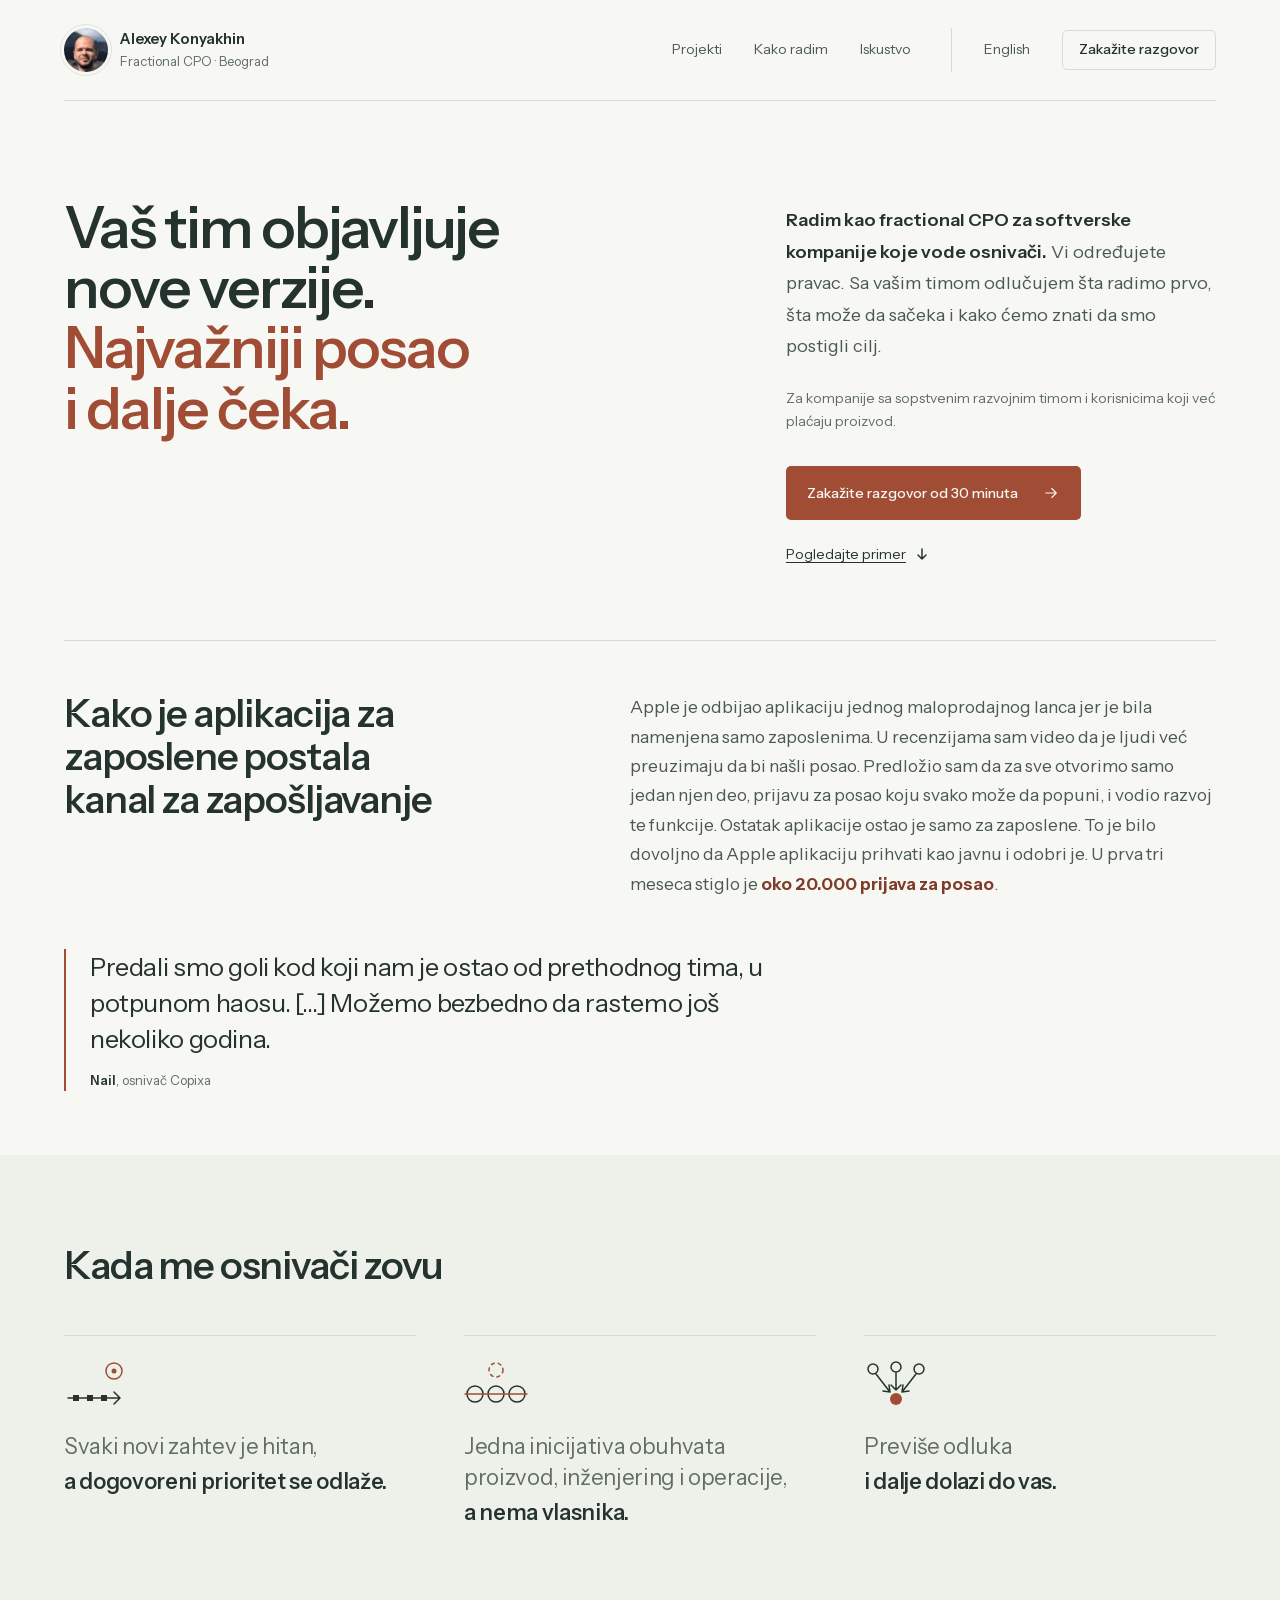
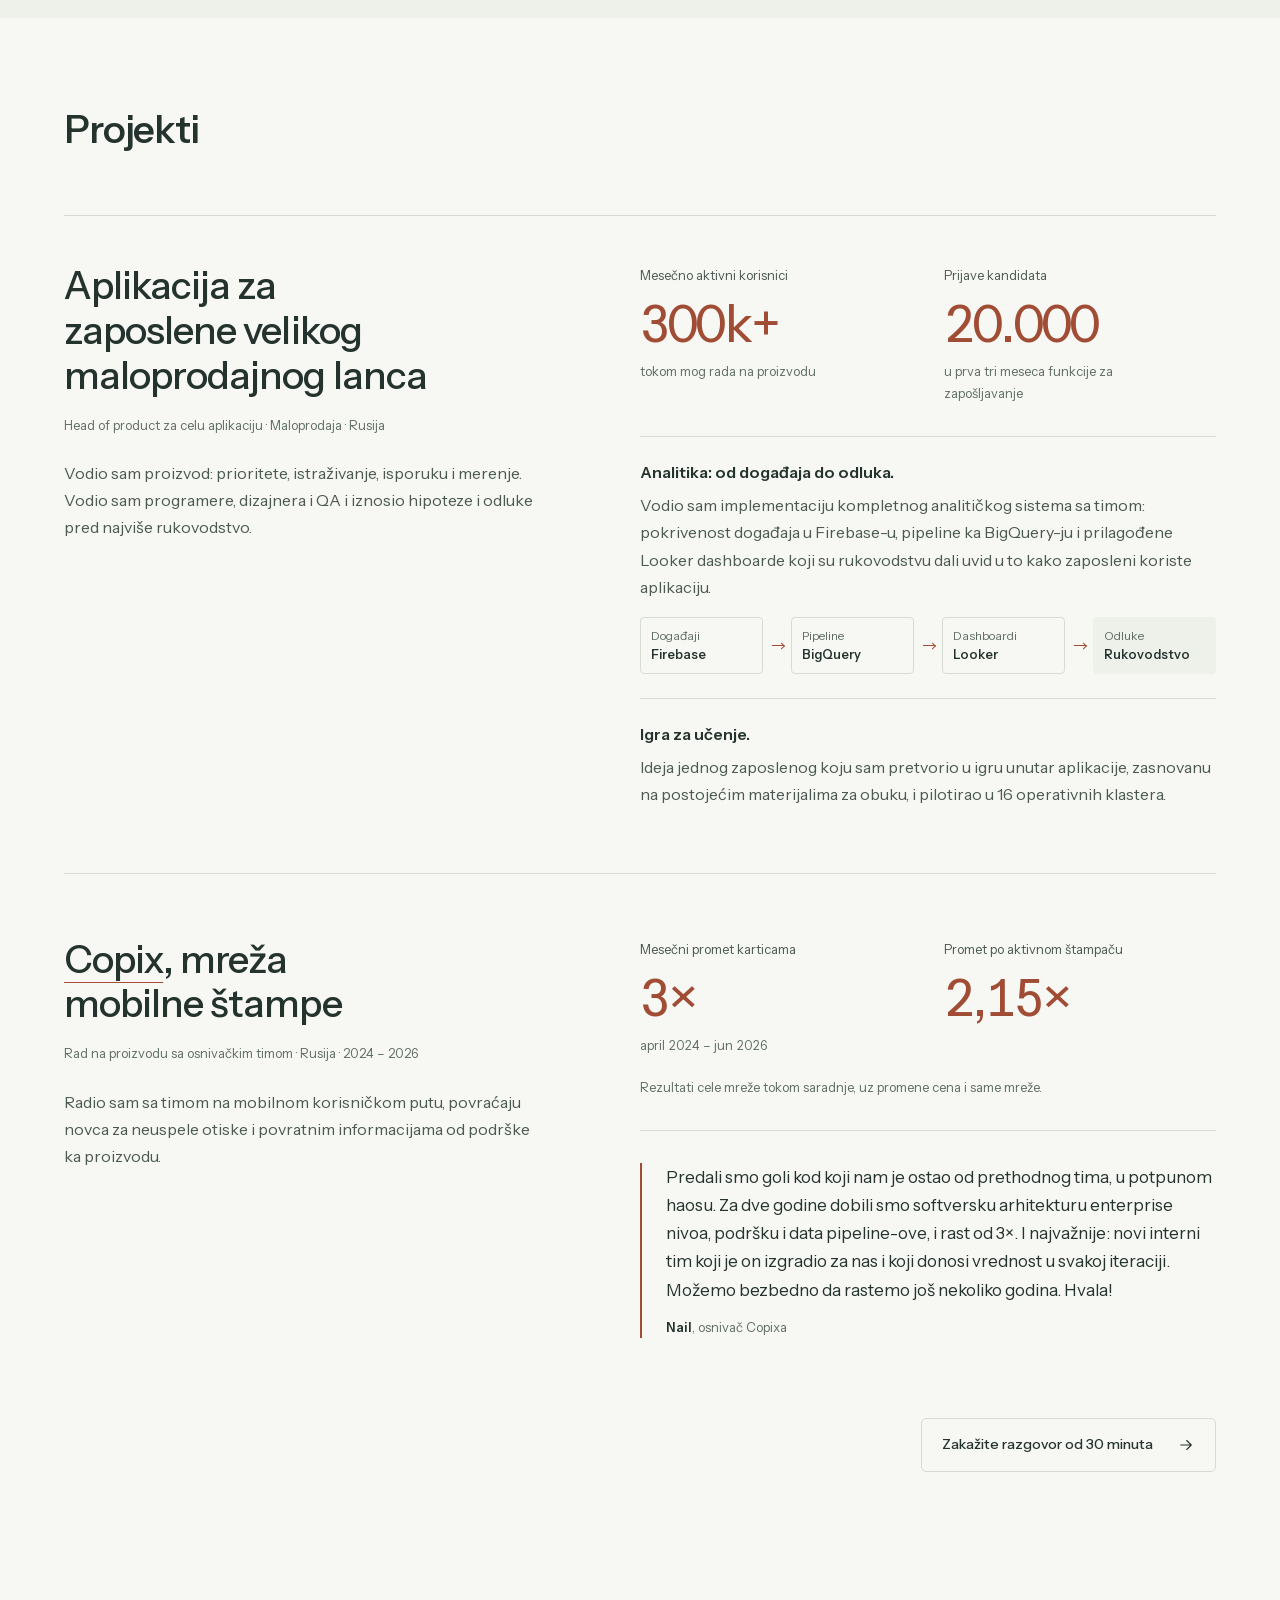
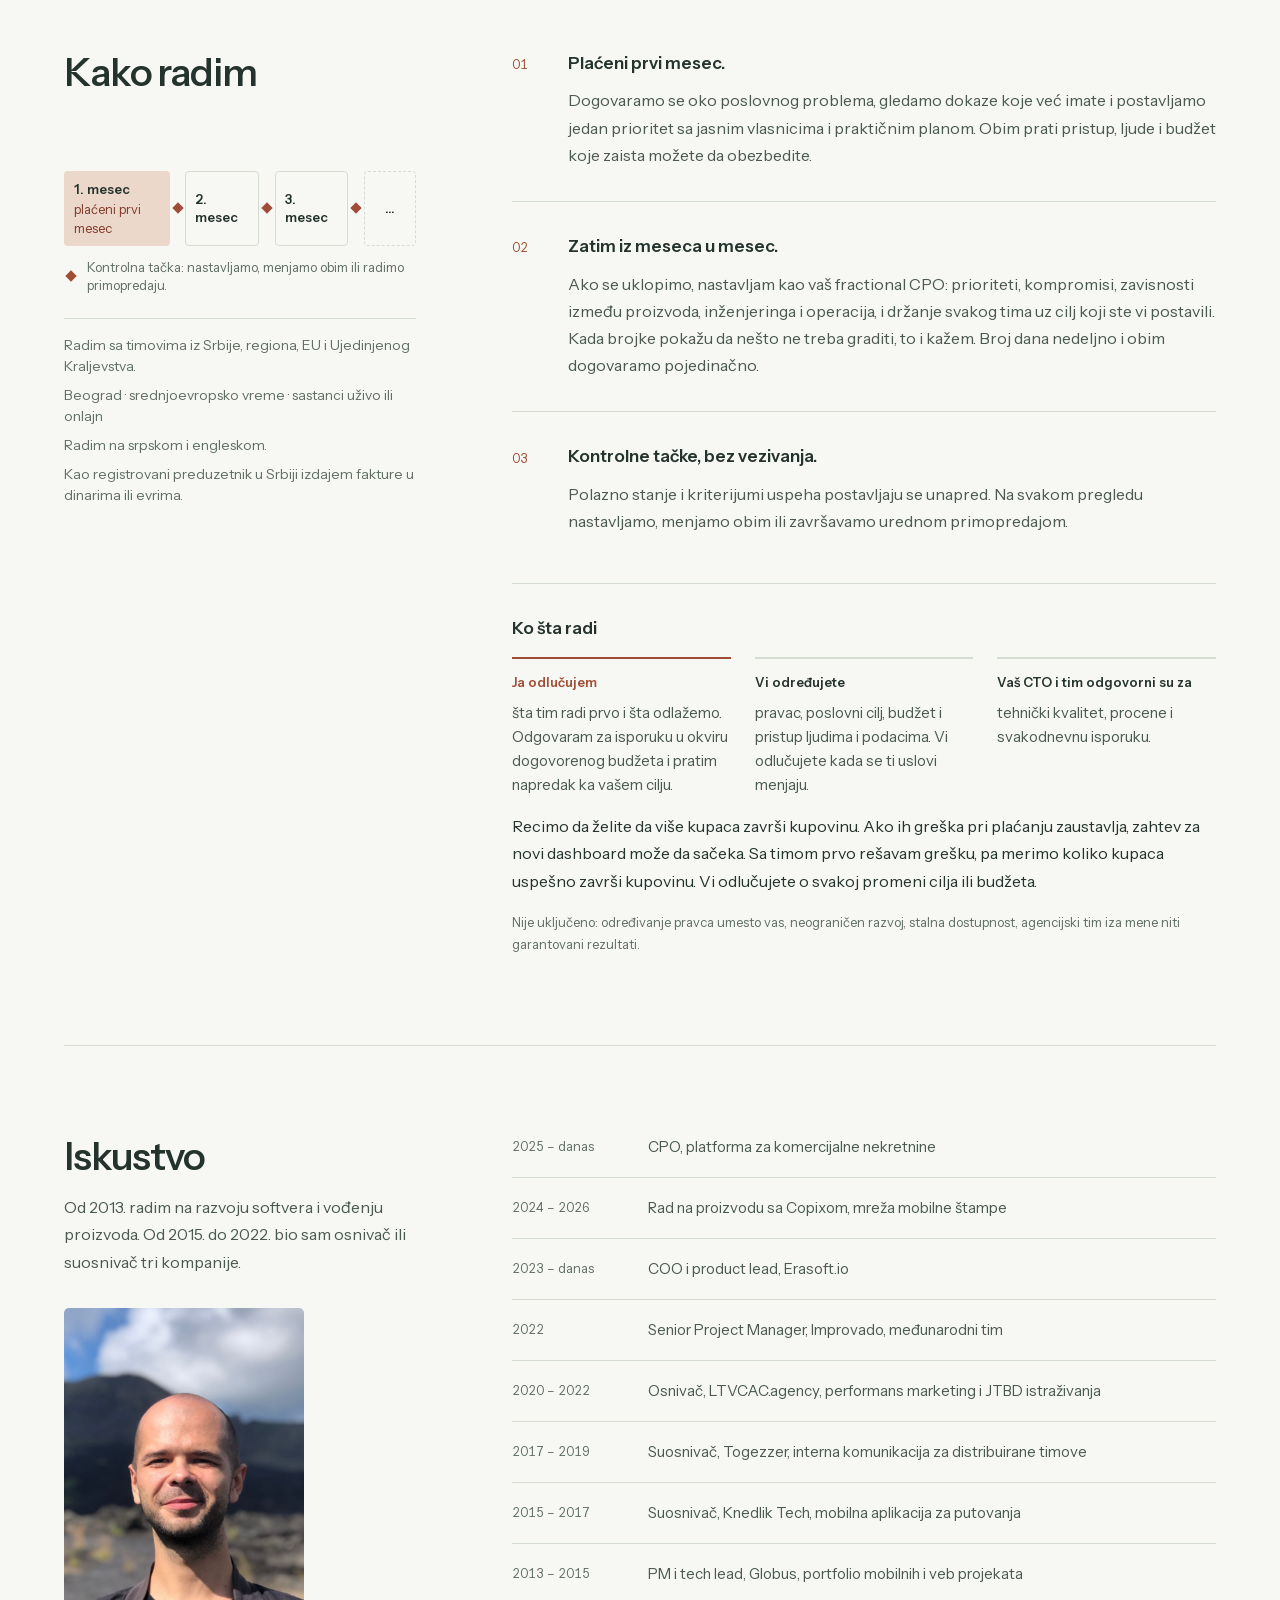
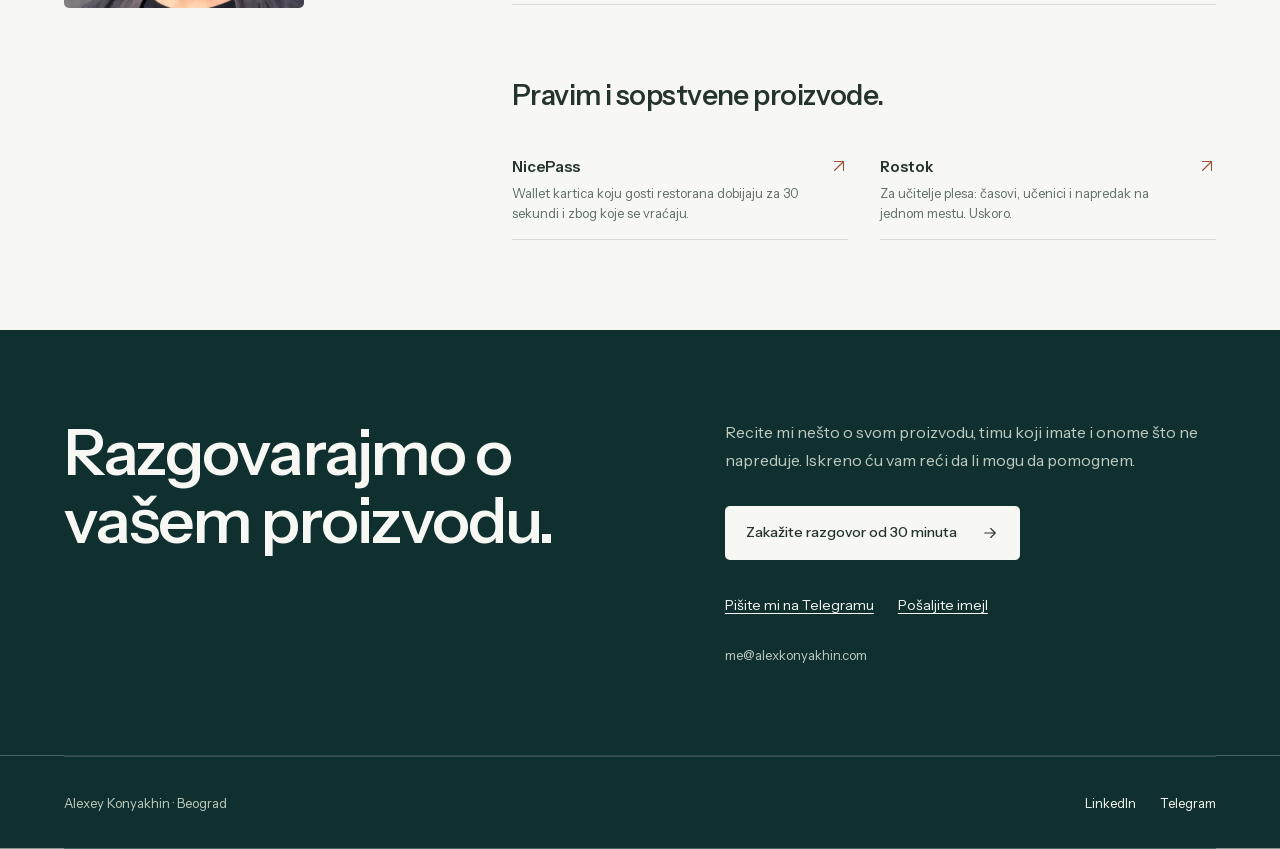
==== commit e73678cf: "Say only the job application form was opened to the public The hiring story claimed the whole app wa" ====
--- a/sr/index.html
+++ b/sr/index.html
@@ -86,7 +86,7 @@
 
     <section id="hiring-story" class="hiring-story" aria-labelledby="hiring-title">
       <h2 id="hiring-title">Kako je aplikacija za zaposlene postala kanal za zapošljavanje</h2>
-      <p>Apple je odbijao aplikaciju jednog maloprodajnog lanca jer je bila namenjena samo zaposlenima. U recenzijama sam video da je ljudi već preuzimaju da bi našli posao. Predložio sam da svima omogućimo da se kroz aplikaciju prijave za rad u prodavnicama i vodio razvoj te funkcije. Apple je odobrio aplikaciju za javnu upotrebu. U prva tri meseca stiglo je <strong>oko 20.000 prijava za posao</strong>.</p>
+      <p>Apple je odbijao aplikaciju jednog maloprodajnog lanca jer je bila namenjena samo zaposlenima. U recenzijama sam video da je ljudi već preuzimaju da bi našli posao. Predložio sam da za sve otvorimo samo jedan njen deo, prijavu za posao koju svako može da popuni, i vodio razvoj te funkcije. Ostatak aplikacije ostao je samo za zaposlene. To je bilo dovoljno da Apple aplikaciju prihvati kao javnu i odobri je. U prva tri meseca stiglo je <strong>oko 20.000 prijava za posao</strong>.</p>
     </section>
 
     <!-- Excerpt of the full quote in the Copix case. Final wording is pending the founder-approved edit;
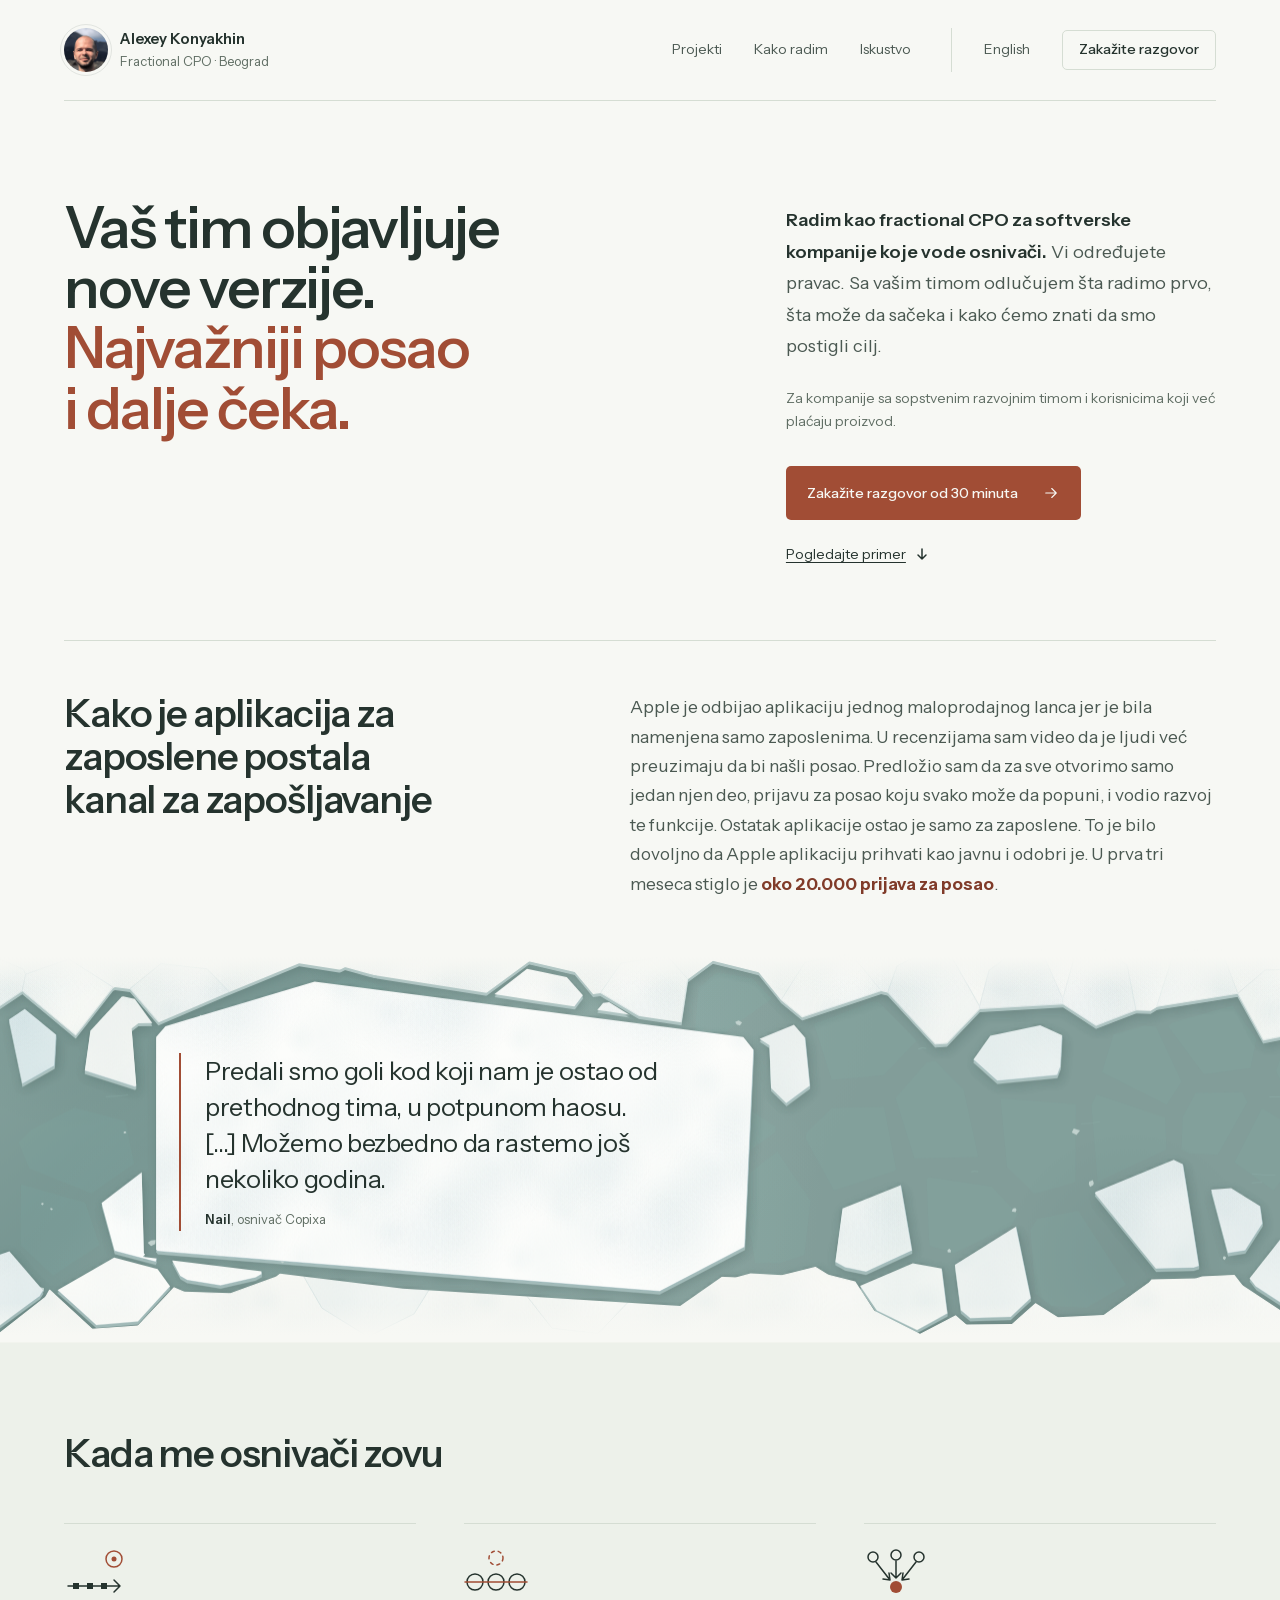
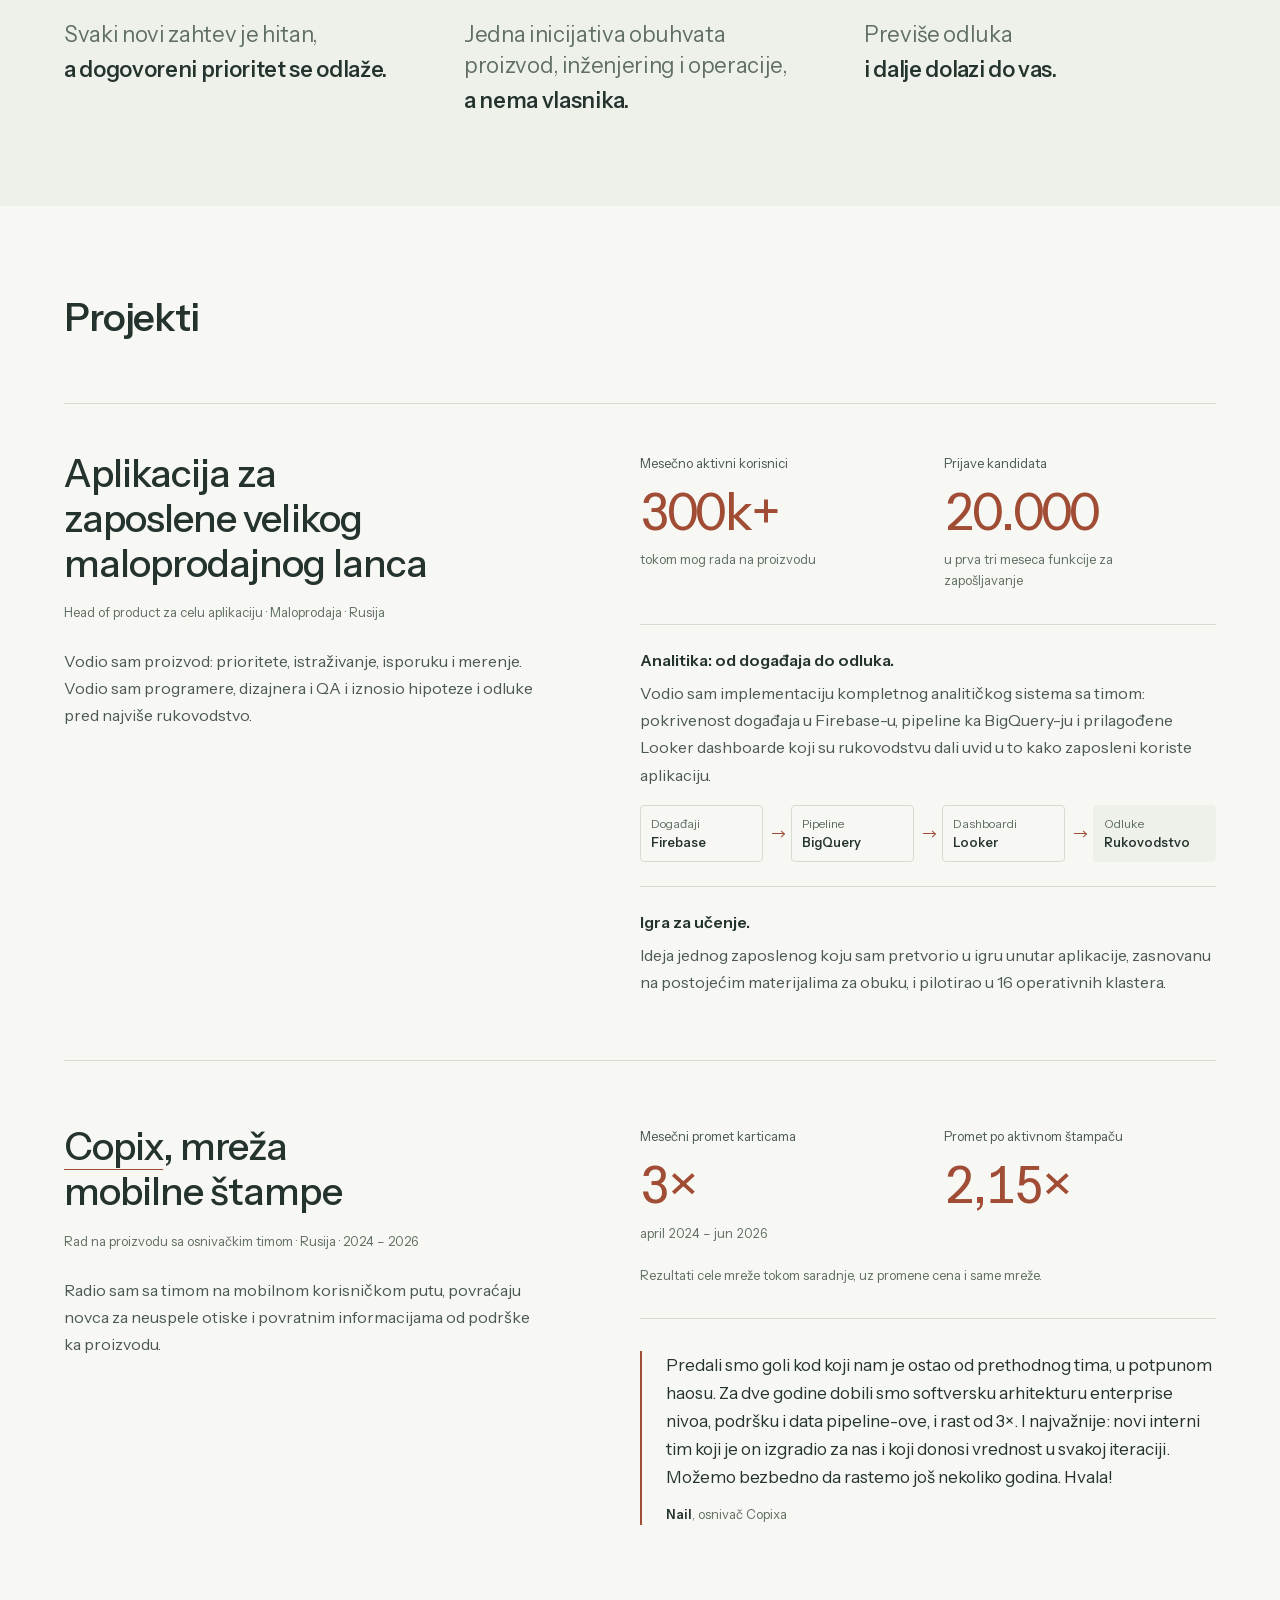
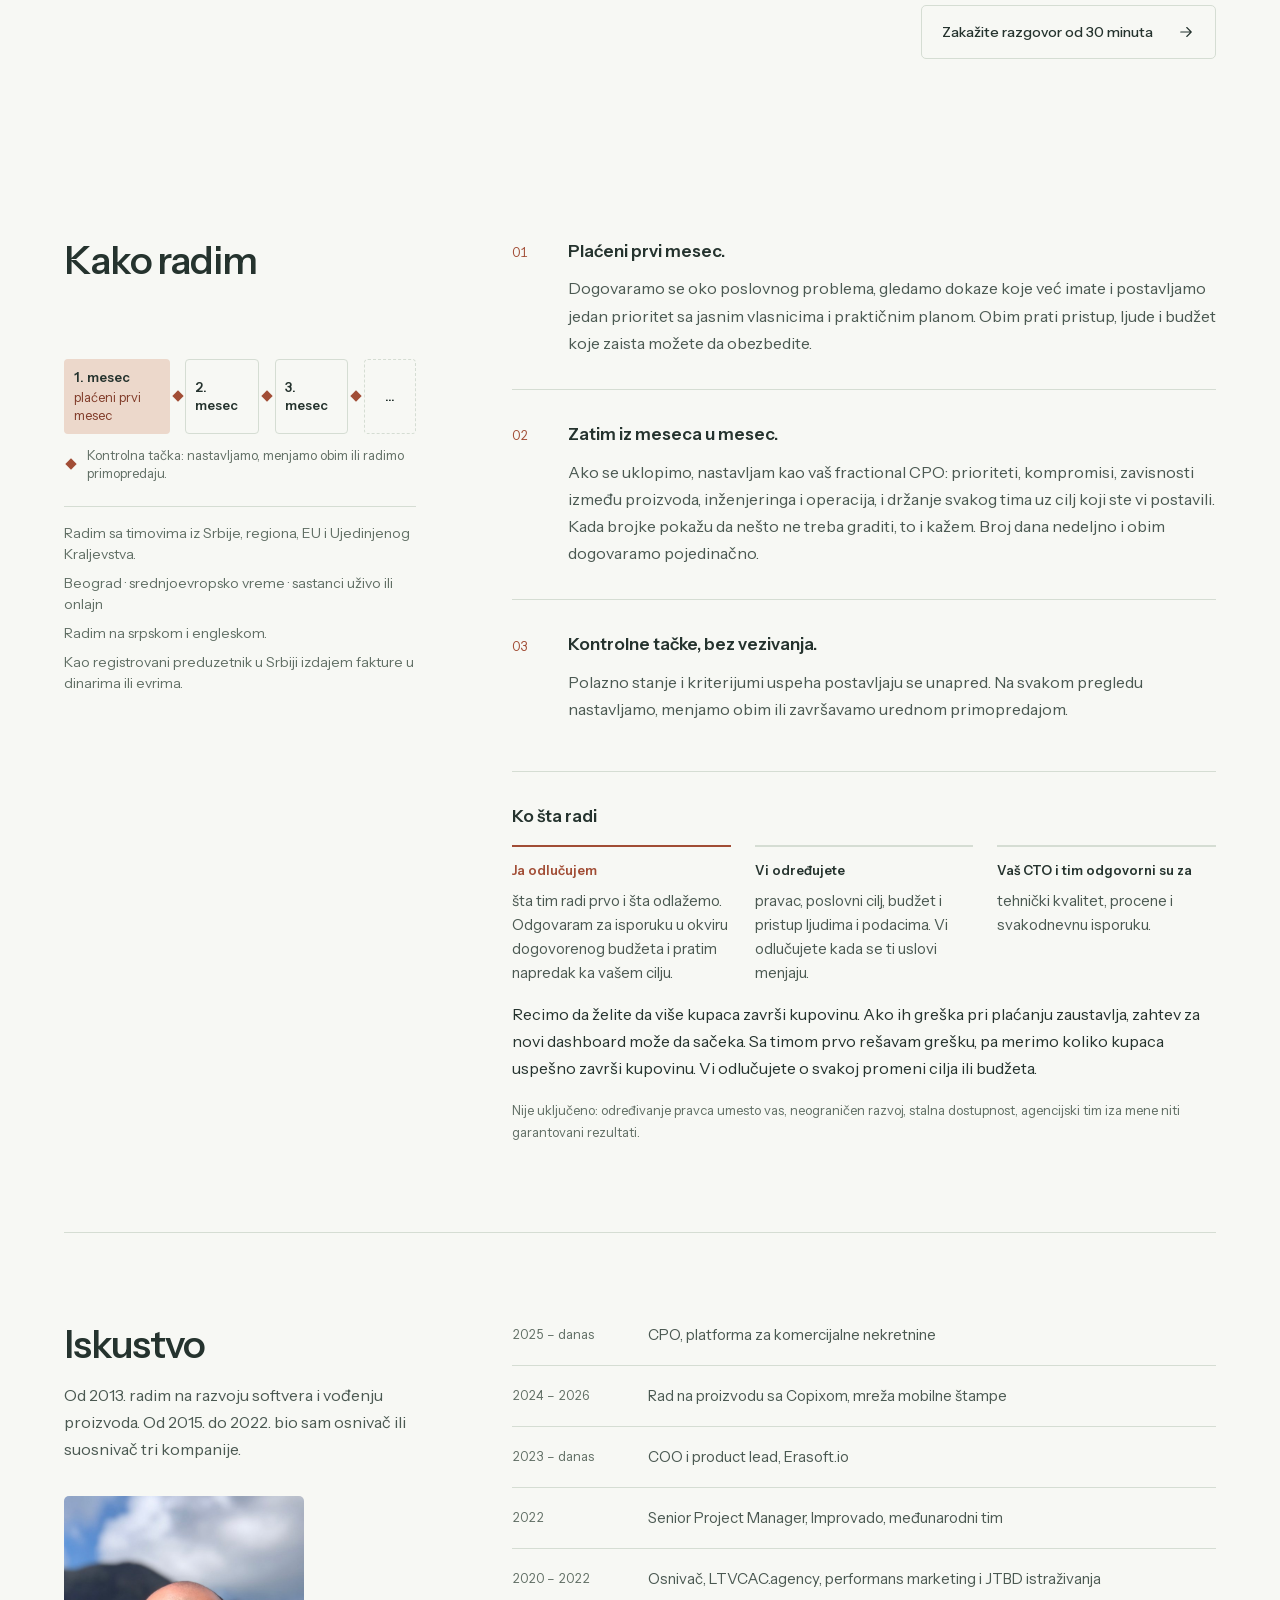
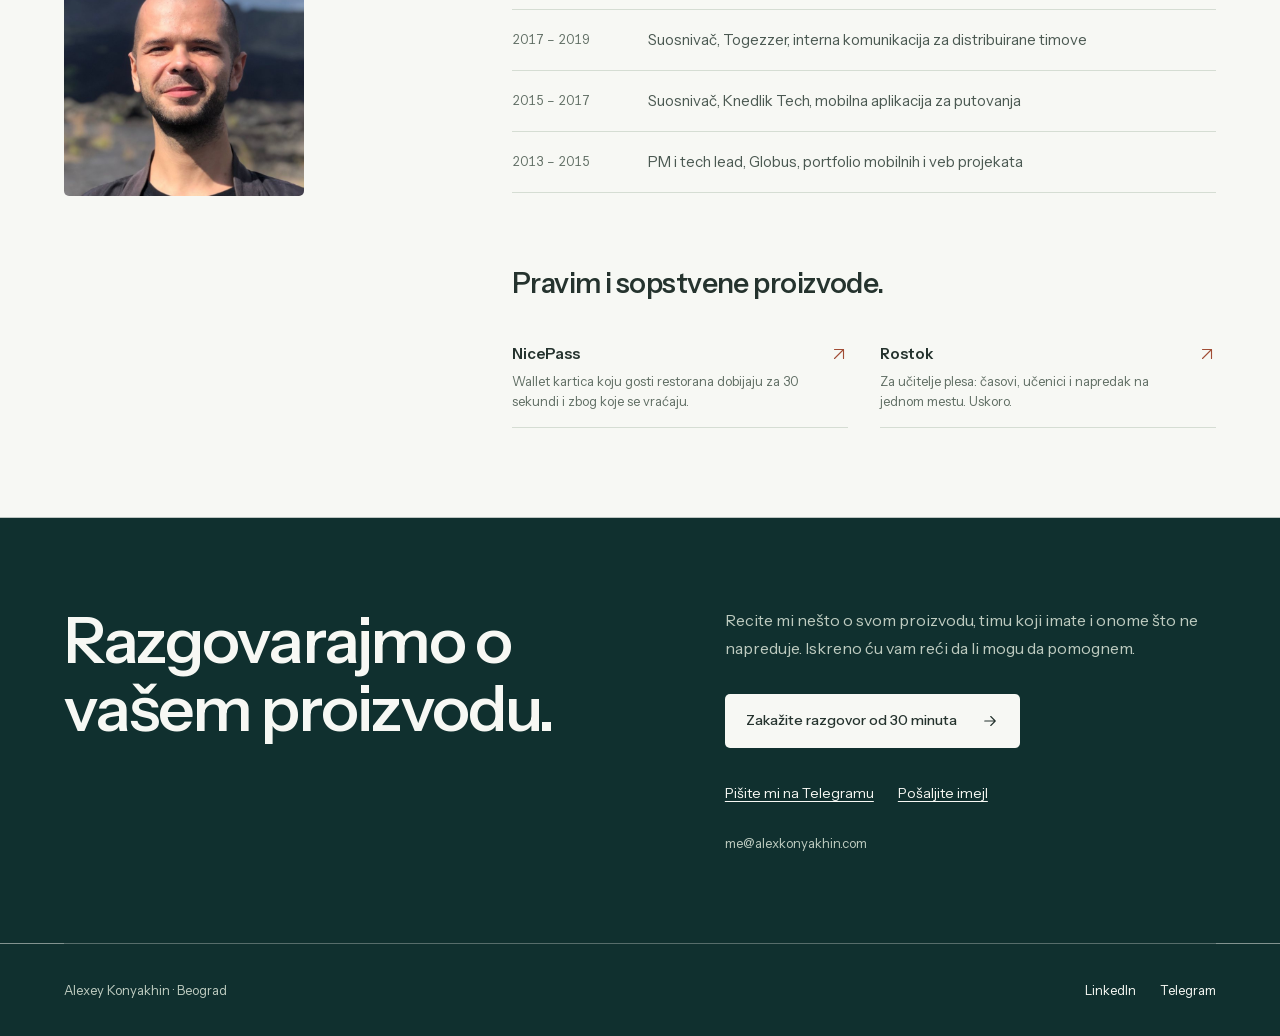
==== commit 9d0c2eed: "Bring the ice scene back under the founder's quote The page read as flat without it. The scroll-tied" ====
--- a/sr/index.html
+++ b/sr/index.html
@@ -20,7 +20,10 @@
   <link rel="icon" href="/ava_alex_konyakhin.png" type="image/png">
   <link rel="preload" href="/fonts/instrument-sans-latin.woff2" as="font" type="font/woff2" crossorigin>
   <link rel="stylesheet" href="/styles.css">
+  <script src="/water.js" defer></script>
+  <script src="/motion.js" defer></script>
   <script>
+    document.documentElement.classList.add('lead-live');
     window.trackCta = function () {};
     if (['alexkonyakhin.com', 'www.alexkonyakhin.com'].includes(window.location.hostname)) {
       window.dataLayer = window.dataLayer || [];
@@ -92,10 +95,13 @@
     <!-- Excerpt of the full quote in the Copix case. Final wording is pending the founder-approved edit;
          change both places together. Optional extras the styles already support inside the figcaption:
          <img class="quote-photo" …> before the name, and a link around the name or the company. -->
-    <figure class="quote quote-lead">
-      <blockquote><p>Predali smo goli kod koji nam je ostao od prethodnog tima, u potpunom haosu. […] Možemo bezbedno da rastemo još nekoliko godina.</p></blockquote>
-      <figcaption><span class="quote-name">Nail</span>, osnivač Copixa</figcaption>
-    </figure>
+    <div class="lead" data-lead>
+      <canvas class="lead-canvas" data-lead-canvas aria-hidden="true"></canvas>
+      <figure class="quote quote-lead" data-floe>
+          <blockquote><p>Predali smo goli kod koji nam je ostao od prethodnog tima, u potpunom haosu. […] Možemo bezbedno da rastemo još nekoliko godina.</p></blockquote>
+          <figcaption><span class="quote-name">Nail</span>, osnivač Copixa</figcaption>
+      </figure>
+    </div>
 
     <section class="section situations-section" aria-labelledby="situations-title">
       <h2 id="situations-title">Kada me osnivači zovu</h2>
--- a/styles.css
+++ b/styles.css
@@ -116,10 +116,34 @@
 .hiring-story p { max-width: 62ch; font-size: clamp(1rem, 1.35vw, 1.125rem); text-wrap: pretty; }
 .hiring-story strong { color: var(--rust-deep); font-weight: 650; }
 
-/* A founder's words between the story and the fit: the lead excerpt of the
-   quote that the Copix case carries in full. A photo and links are optional. */
-.quote.quote-lead { max-width: 46rem; margin: 0 0 clamp(2.5rem, 5vw, 4.5rem); }
+/* The lead: an icebreaker's channel through the page's own paper, with a
+   founder's words on the one large floe in it. The quote is the lead excerpt
+   of the one the Copix case carries in full; a photo and links are optional.
+   Without JavaScript the floe is a static shape in open water; with it, one
+   canvas draws the sheet, plates and water behind the same native text. */
+.lead {
+  position: relative;
+  isolation: isolate;
+  padding-block: 6.5rem 7rem;
+  background: #829d99;
+  box-shadow: 0 0 0 100vmax #829d99;
+  clip-path: inset(0 -100vmax);
+}
+.lead-canvas { display: none; position: absolute; z-index: -1; top: 0; left: calc((100% - 100vw) / 2); width: 100vw; height: 100%; pointer-events: none; }
+.quote.quote-lead { position: relative; width: fit-content; max-width: min(34rem, 100%); margin: 0 0 0 clamp(0rem, 9vw, 8rem); filter: drop-shadow(0 3px 0 #abc1be) drop-shadow(2px 4px 5px rgb(44 72 69 / .18)); }
+.quote.quote-lead::before {
+  content: "";
+  position: absolute;
+  z-index: -1;
+  inset: -1.75rem -2rem -2rem -1.75rem;
+  background: linear-gradient(160deg, #fdfefc, #edf3f1);
+  clip-path: polygon(3% 10%, 36% 0, 82% 4%, 100% 30%, 97% 84%, 64% 100%, 18% 96%, 0 62%);
+}
 .quote.quote-lead p { font-family: var(--display); font-size: clamp(1.25rem, 2vw, 1.625rem); line-height: 1.4; letter-spacing: -.015em; }
+.lead-live .lead { background: var(--paper); box-shadow: 0 0 0 100vmax var(--paper); }
+.lead-live .lead-canvas { display: block; }
+.lead-live .quote.quote-lead { filter: none; }
+.lead-live .quote.quote-lead::before { display: none; }
 
 /* Open case studies: the brief on the left, the evidence on the right. */
 .section { padding-block: var(--section-gap); }
@@ -273,6 +297,8 @@
   .hero-fit { max-width: 61ch; margin-top: var(--space-4); }
   .actions { margin-top: var(--space-5); }
   .hiring-story { grid-template-columns: 1fr; gap: var(--space-4); }
+  .lead { padding-block: 5.5rem 6rem; }
+  .quote.quote-lead { margin-left: clamp(1rem, 6vw, 4rem); max-width: min(34rem, calc(100% - 2 * clamp(1rem, 6vw, 4rem))); }
   .engagement-aside, .steps { grid-column: 1; grid-row: auto; }
   .work > h2 { margin-bottom: var(--space-6); }
   .case { grid-template-columns: 1fr; gap: var(--space-6); padding-bottom: var(--space-7); }
@@ -321,6 +347,9 @@
   .hero-fit { font-size: .8125rem; }
   .actions { gap: var(--space-2) var(--space-5); }
   .roles { grid-template-columns: 1fr; gap: var(--space-4); }
+  .lead { padding-block: 4.75rem 5.25rem; }
+  .quote.quote-lead { margin-left: 1.25rem; max-width: calc(100% - 2.5rem); padding-left: var(--space-4); }
+  .quote.quote-lead::before { inset: -1.25rem -1rem -1.25rem -1rem; }
   .pipeline { grid-template-columns: repeat(2, minmax(0, 1fr)); }
   .pipeline li:nth-child(odd)::before, .pipeline li:nth-child(odd)::after { display: none; }
   .case-results { gap: var(--space-5); }
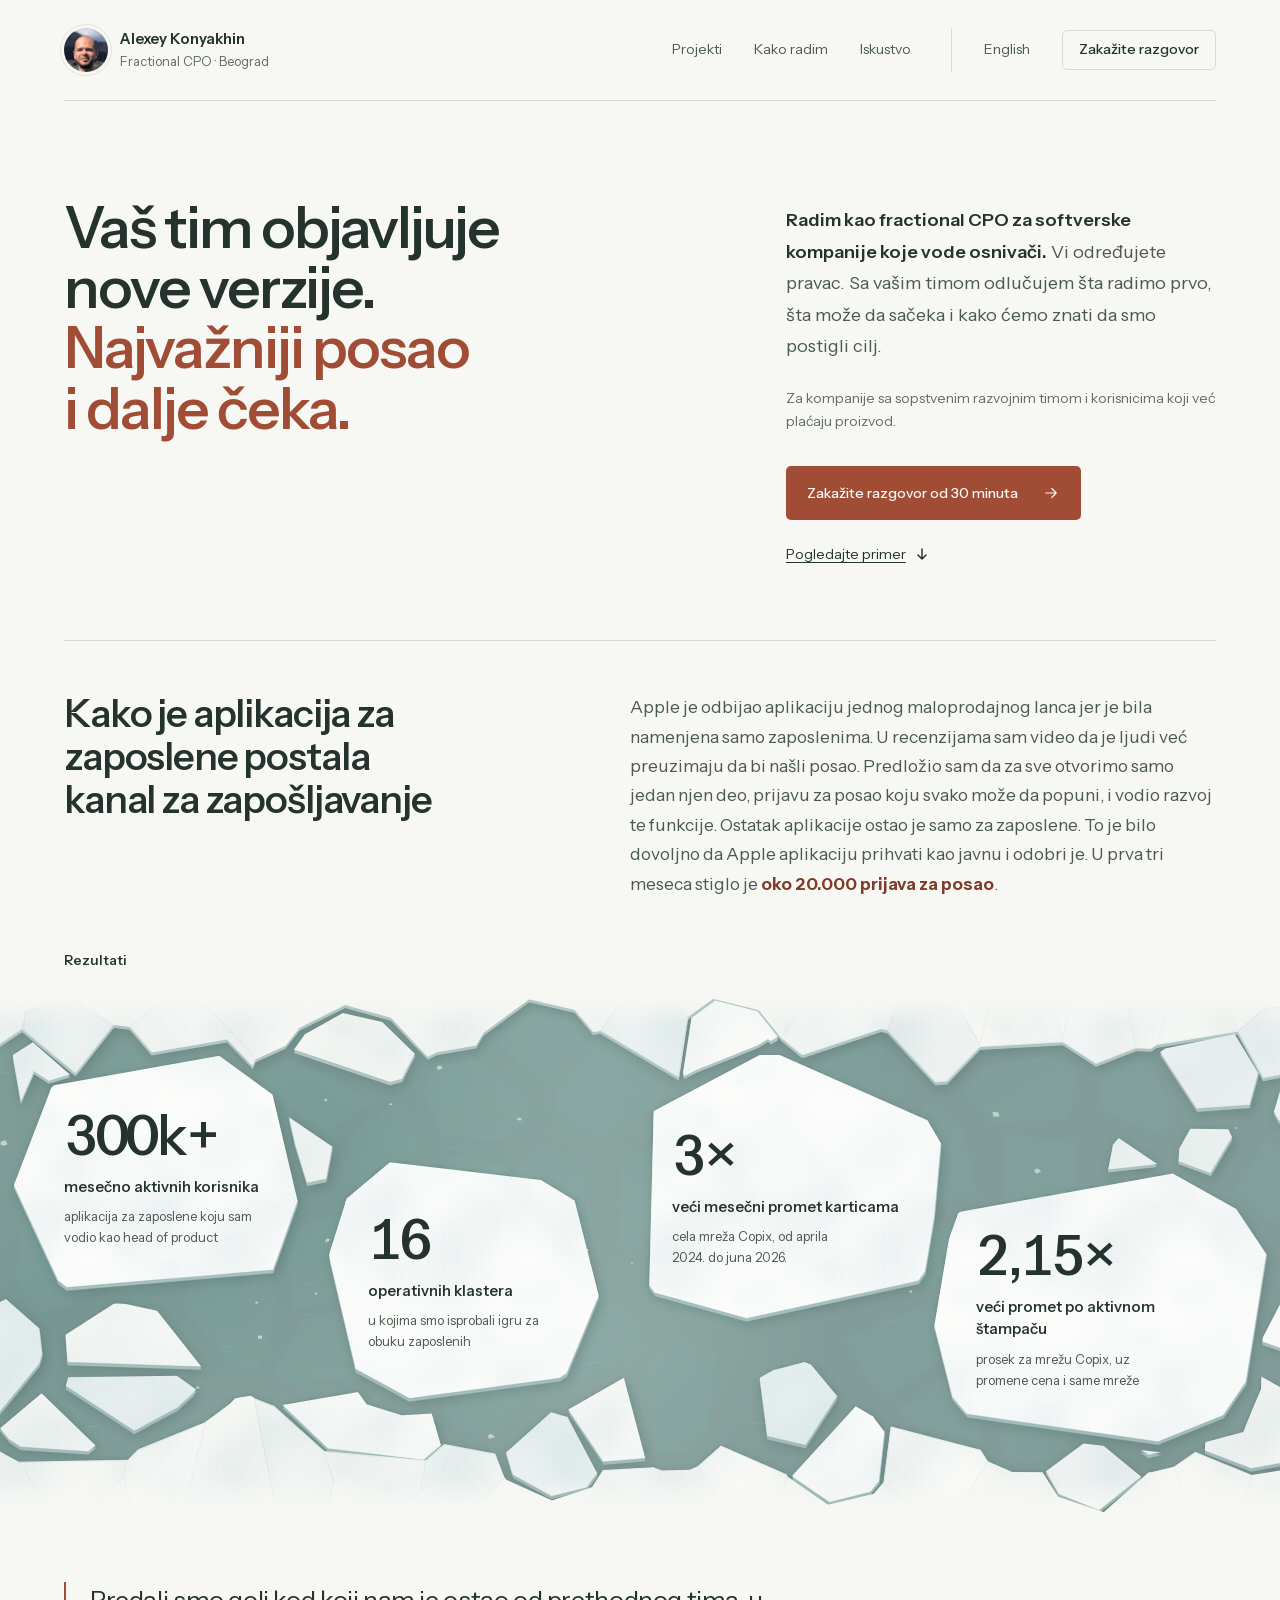
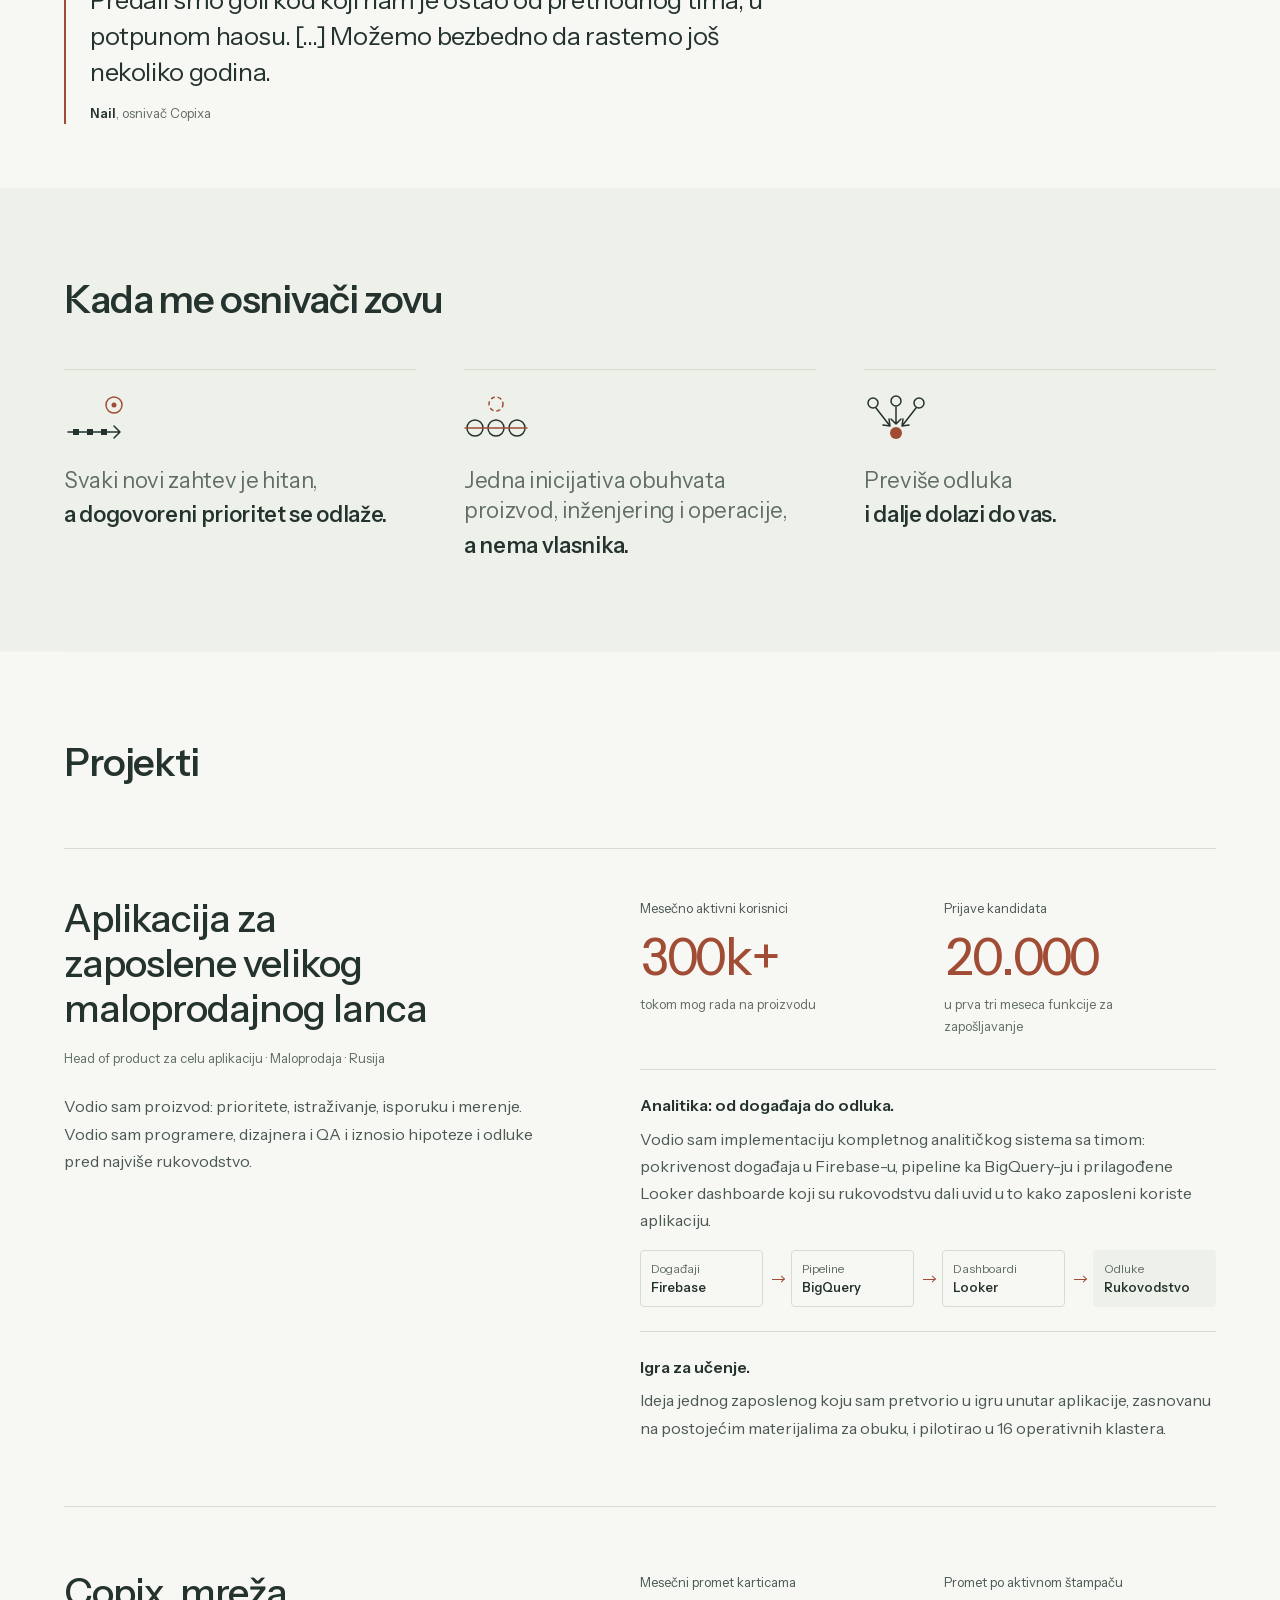
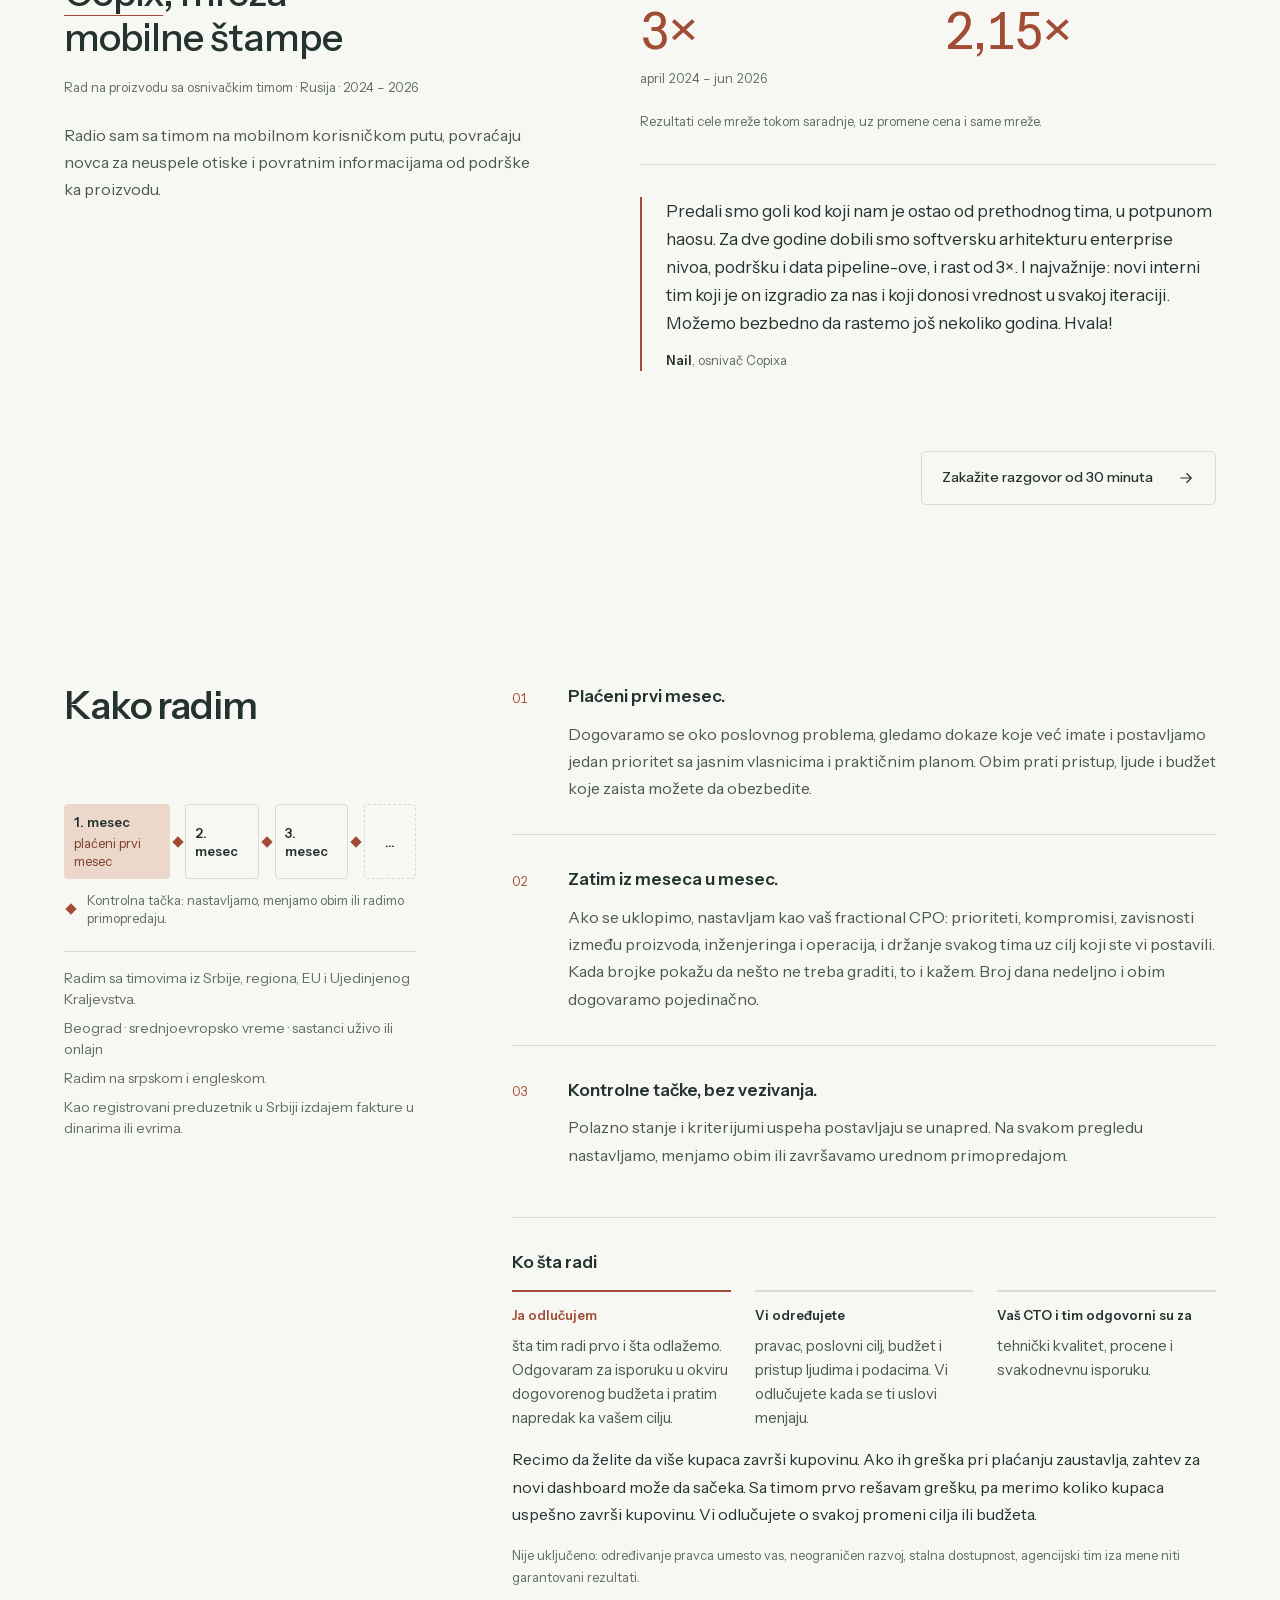
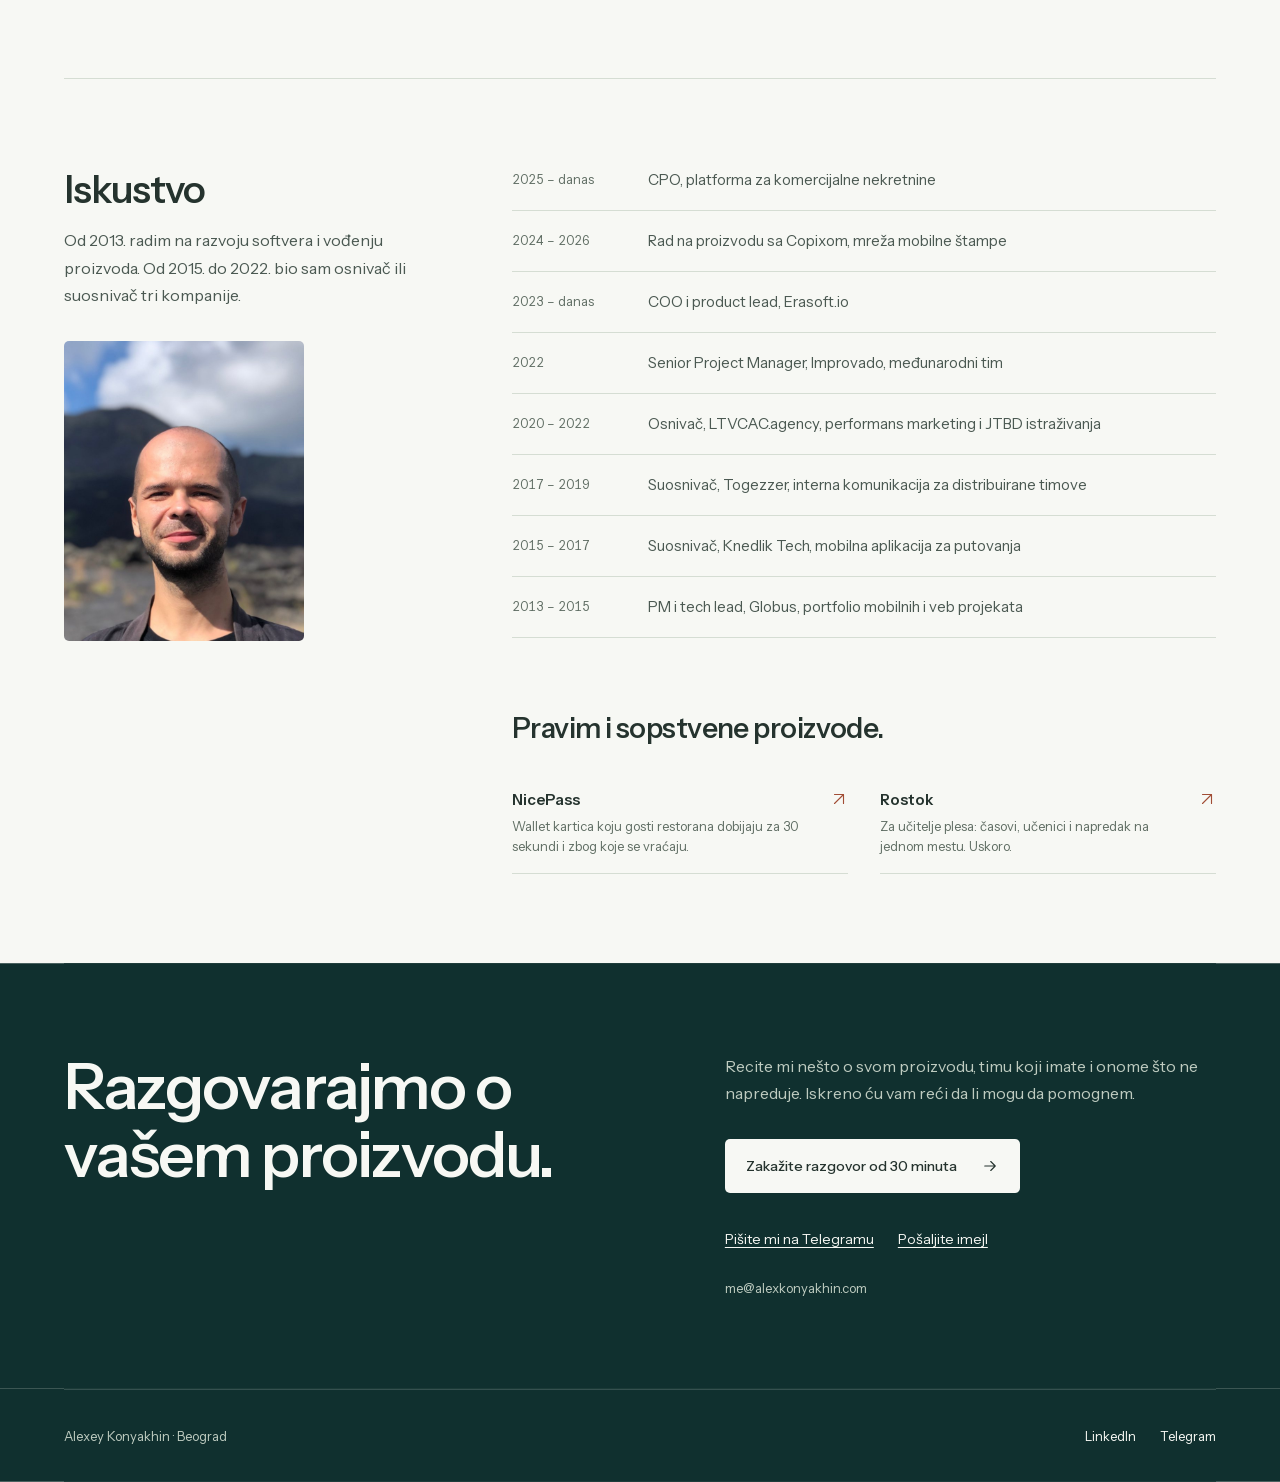
==== commit 32eeb8ee: "Put the four figures back on the ice The quote alone on the ice looked odd. The figures return on fo" ====
--- a/sr/index.html
+++ b/sr/index.html
@@ -92,16 +92,50 @@
       <p>Apple je odbijao aplikaciju jednog maloprodajnog lanca jer je bila namenjena samo zaposlenima. U recenzijama sam video da je ljudi već preuzimaju da bi našli posao. Predložio sam da za sve otvorimo samo jedan njen deo, prijavu za posao koju svako može da popuni, i vodio razvoj te funkcije. Ostatak aplikacije ostao je samo za zaposlene. To je bilo dovoljno da Apple aplikaciju prihvati kao javnu i odobri je. U prva tri meseca stiglo je <strong>oko 20.000 prijava za posao</strong>.</p>
     </section>
 
+    <section class="proof-section" aria-labelledby="proof-title">
+      <h2 class="proof-title" id="proof-title">Rezultati</h2>
+      <div class="lead" data-lead>
+        <canvas class="lead-canvas" data-lead-canvas aria-hidden="true"></canvas>
+        <ul class="proof-band">
+          <li data-floe>
+            <span class="proof-figure">
+              <strong class="proof-num">300k+</strong>
+            </span>
+            <span class="proof-label">mesečno aktivnih korisnika</span>
+            <span class="proof-note">aplikacija za zaposlene koju sam vodio kao head of product</span>
+          </li>
+          <li data-floe>
+            <span class="proof-figure">
+              <strong class="proof-num">16</strong>
+            </span>
+            <span class="proof-label">operativnih klastera</span>
+            <span class="proof-note">u kojima smo isprobali igru za obuku zaposlenih</span>
+          </li>
+          <li data-floe>
+            <span class="proof-figure">
+              <strong class="proof-num">3×</strong>
+            </span>
+            <span class="proof-label">veći mesečni promet karticama</span>
+            <span class="proof-note">cela mreža Copix, od aprila 2024. do juna 2026.</span>
+          </li>
+          <li data-floe>
+            <span class="proof-figure">
+              <strong class="proof-num">2,15×</strong>
+            </span>
+            <span class="proof-label">veći promet po aktivnom štampaču</span>
+            <span class="proof-note">prosek za mrežu Copix, uz promene cena i same mreže</span>
+          </li>
+        </ul>
+      </div>
+    </section>
+
     <!-- Excerpt of the full quote in the Copix case. Final wording is pending the founder-approved edit;
          change both places together. Optional extras the styles already support inside the figcaption:
          <img class="quote-photo" …> before the name, and a link around the name or the company. -->
-    <div class="lead" data-lead>
-      <canvas class="lead-canvas" data-lead-canvas aria-hidden="true"></canvas>
-      <figure class="quote quote-lead" data-floe>
-          <blockquote><p>Predali smo goli kod koji nam je ostao od prethodnog tima, u potpunom haosu. […] Možemo bezbedno da rastemo još nekoliko godina.</p></blockquote>
-          <figcaption><span class="quote-name">Nail</span>, osnivač Copixa</figcaption>
-      </figure>
-    </div>
+    <figure class="quote quote-lead">
+        <blockquote><p>Predali smo goli kod koji nam je ostao od prethodnog tima, u potpunom haosu. […] Možemo bezbedno da rastemo još nekoliko godina.</p></blockquote>
+        <figcaption><span class="quote-name">Nail</span>, osnivač Copixa</figcaption>
+    </figure>
 
     <section class="section situations-section" aria-labelledby="situations-title">
       <h2 id="situations-title">Kada me osnivači zovu</h2>
--- a/styles.css
+++ b/styles.css
@@ -116,34 +116,55 @@
 .hiring-story p { max-width: 62ch; font-size: clamp(1rem, 1.35vw, 1.125rem); text-wrap: pretty; }
 .hiring-story strong { color: var(--rust-deep); font-weight: 650; }
 
-/* The lead: an icebreaker's channel through the page's own paper, with a
-   founder's words on the one large floe in it. The quote is the lead excerpt
-   of the one the Copix case carries in full; a photo and links are optional.
-   Without JavaScript the floe is a static shape in open water; with it, one
+/* Proof is set like figures in a report, with its qualifications attached.
+   The caption sits on the paper just above the ice it names. */
+.proof-title { padding-bottom: var(--space-4); font-size: .875rem; font-weight: 550; line-height: 1.6; letter-spacing: 0; }
+.proof-band { display: grid; grid-template-columns: repeat(4, minmax(0, 1fr)); gap: var(--space-6); margin: 0; padding: 0; list-style: none; }
+.proof-band li { display: flex; flex-direction: column; align-items: flex-start; }
+.proof-num { margin-bottom: var(--space-4); font-family: var(--display); font-size: clamp(2.5rem, 4vw, 3.5rem); font-weight: 450; line-height: 1; letter-spacing: -.035em; font-variant-numeric: lining-nums tabular-nums; }
+.proof-label { font-size: .875rem; line-height: 1.5; }
+.proof-note { max-width: 27ch; margin-top: var(--space-2); font-size: .8125rem; line-height: 1.65; color: var(--muted); }
+
+/* The lead: an icebreaker's channel through the page's own paper. Without
+   JavaScript the figures rest on static floes in open water; with it, one
    canvas draws the sheet, plates and water behind the same native text. */
 .lead {
   position: relative;
   isolation: isolate;
-  padding-block: 6.5rem 7rem;
+  padding-block: 7.5rem 8rem;
+  border: 0;
   background: #829d99;
   box-shadow: 0 0 0 100vmax #829d99;
   clip-path: inset(0 -100vmax);
 }
 .lead-canvas { display: none; position: absolute; z-index: -1; top: 0; left: calc((100% - 100vw) / 2); width: 100vw; height: 100%; pointer-events: none; }
-.quote.quote-lead { position: relative; width: fit-content; max-width: min(34rem, 100%); margin: 0 0 0 clamp(0rem, 9vw, 8rem); filter: drop-shadow(0 3px 0 #abc1be) drop-shadow(2px 4px 5px rgb(44 72 69 / .18)); }
-.quote.quote-lead::before {
+.lead .proof-band { align-items: start; justify-items: start; gap: 4.5rem clamp(2.75rem, 5vw, 4.5rem); }
+.lead [data-floe] { position: relative; filter: drop-shadow(0 3px 0 #abc1be) drop-shadow(2px 4px 5px rgb(44 72 69 / .18)); }
+.lead [data-floe]::before {
   content: "";
   position: absolute;
   z-index: -1;
-  inset: -1.75rem -2rem -2rem -1.75rem;
+  inset: -1.5rem -1.75rem -1.75rem;
   background: linear-gradient(160deg, #fdfefc, #edf3f1);
-  clip-path: polygon(3% 10%, 36% 0, 82% 4%, 100% 30%, 97% 84%, 64% 100%, 18% 96%, 0 62%);
-}
-.quote.quote-lead p { font-family: var(--display); font-size: clamp(1.25rem, 2vw, 1.625rem); line-height: 1.4; letter-spacing: -.015em; }
+  clip-path: polygon(5% 8%, 39% 0, 84% 5%, 100% 33%, 95% 83%, 66% 100%, 20% 95%, 0 60%);
+}
+.lead [data-floe]:nth-child(even)::before { clip-path: polygon(0 24%, 22% 2%, 71% 0, 97% 16%, 100% 68%, 80% 98%, 31% 100%, 4% 80%); }
+.lead [data-floe]:nth-child(2) { margin-top: 6.5rem; }
+.lead [data-floe]:nth-child(3) { margin-top: 1.25rem; }
+.lead [data-floe]:nth-child(4) { margin-top: 7.5rem; }
+.lead .proof-figure { display: block; margin-bottom: var(--space-3); font-size: clamp(2.5rem, 4.4vw, 4rem); line-height: 1; }
+.lead .proof-num { display: block; margin: 0; font-size: inherit; font-weight: 500; letter-spacing: -.04em; }
+.lead .proof-label { font-size: .9375rem; font-weight: 550; line-height: 1.5; }
+.lead .proof-note { max-width: 21ch; color: var(--body); line-height: 1.6; }
 .lead-live .lead { background: var(--paper); box-shadow: 0 0 0 100vmax var(--paper); }
 .lead-live .lead-canvas { display: block; }
-.lead-live .quote.quote-lead { filter: none; }
-.lead-live .quote.quote-lead::before { display: none; }
+.lead-live .lead [data-floe] { filter: none; }
+.lead-live .lead [data-floe]::before { display: none; }
+
+/* A founder's words between the figures and the fit: the lead excerpt of the
+   quote that the Copix case carries in full. A photo and links are optional. */
+.quote.quote-lead { max-width: 46rem; margin: clamp(2.5rem, 5vw, 4rem) 0 clamp(2.5rem, 5vw, 4.5rem); }
+.quote.quote-lead p { font-family: var(--display); font-size: clamp(1.25rem, 2vw, 1.625rem); line-height: 1.4; letter-spacing: -.015em; }
 
 /* Open case studies: the brief on the left, the evidence on the right. */
 .section { padding-block: var(--section-gap); }
@@ -297,8 +318,16 @@
   .hero-fit { max-width: 61ch; margin-top: var(--space-4); }
   .actions { margin-top: var(--space-5); }
   .hiring-story { grid-template-columns: 1fr; gap: var(--space-4); }
-  .lead { padding-block: 5.5rem 6rem; }
-  .quote.quote-lead { margin-left: clamp(1rem, 6vw, 4rem); max-width: min(34rem, calc(100% - 2 * clamp(1rem, 6vw, 4rem))); }
+  .proof-band { grid-template-columns: 1fr 1fr; gap: var(--space-7); }
+  .proof-num { font-size: 3rem; margin-bottom: var(--space-3); }
+  .proof-note { max-width: 30ch; }
+  .lead { padding-block: 6rem 6.5rem; }
+  .lead .proof-band { gap: 4.25rem 2.75rem; }
+  .lead [data-floe]:nth-child(2) { margin-top: 1.75rem; }
+  .lead [data-floe]:nth-child(3) { margin-top: 0; }
+  .lead [data-floe]:nth-child(4) { margin-top: 1.75rem; }
+  .lead .proof-figure { font-size: clamp(2.25rem, 7vw, 3.5rem); }
+  .lead .proof-note { max-width: 26ch; }
   .engagement-aside, .steps { grid-column: 1; grid-row: auto; }
   .work > h2 { margin-bottom: var(--space-6); }
   .case { grid-template-columns: 1fr; gap: var(--space-6); padding-bottom: var(--space-7); }
@@ -347,9 +376,14 @@
   .hero-fit { font-size: .8125rem; }
   .actions { gap: var(--space-2) var(--space-5); }
   .roles { grid-template-columns: 1fr; gap: var(--space-4); }
-  .lead { padding-block: 4.75rem 5.25rem; }
-  .quote.quote-lead { margin-left: 1.25rem; max-width: calc(100% - 2.5rem); padding-left: var(--space-4); }
-  .quote.quote-lead::before { inset: -1.25rem -1rem -1.25rem -1rem; }
+  /* Phones: the floes are inset from both screen edges and given room, so
+     no plate crowds its text or runs off the side. */
+  .lead { padding-block: 5rem 5.5rem; }
+  .lead .proof-band { gap: 4.5rem 2.5rem; padding-inline: .875rem; }
+  .lead [data-floe]::before { inset: -1.125rem -.875rem -1.25rem; }
+  .lead .proof-figure { font-size: clamp(2rem, 9vw, 2.5rem); margin-bottom: var(--space-2); }
+  .lead .proof-label { font-size: .875rem; }
+  .lead .proof-note { font-size: .75rem; line-height: 1.55; }
   .pipeline { grid-template-columns: repeat(2, minmax(0, 1fr)); }
   .pipeline li:nth-child(odd)::before, .pipeline li:nth-child(odd)::after { display: none; }
   .case-results { gap: var(--space-5); }
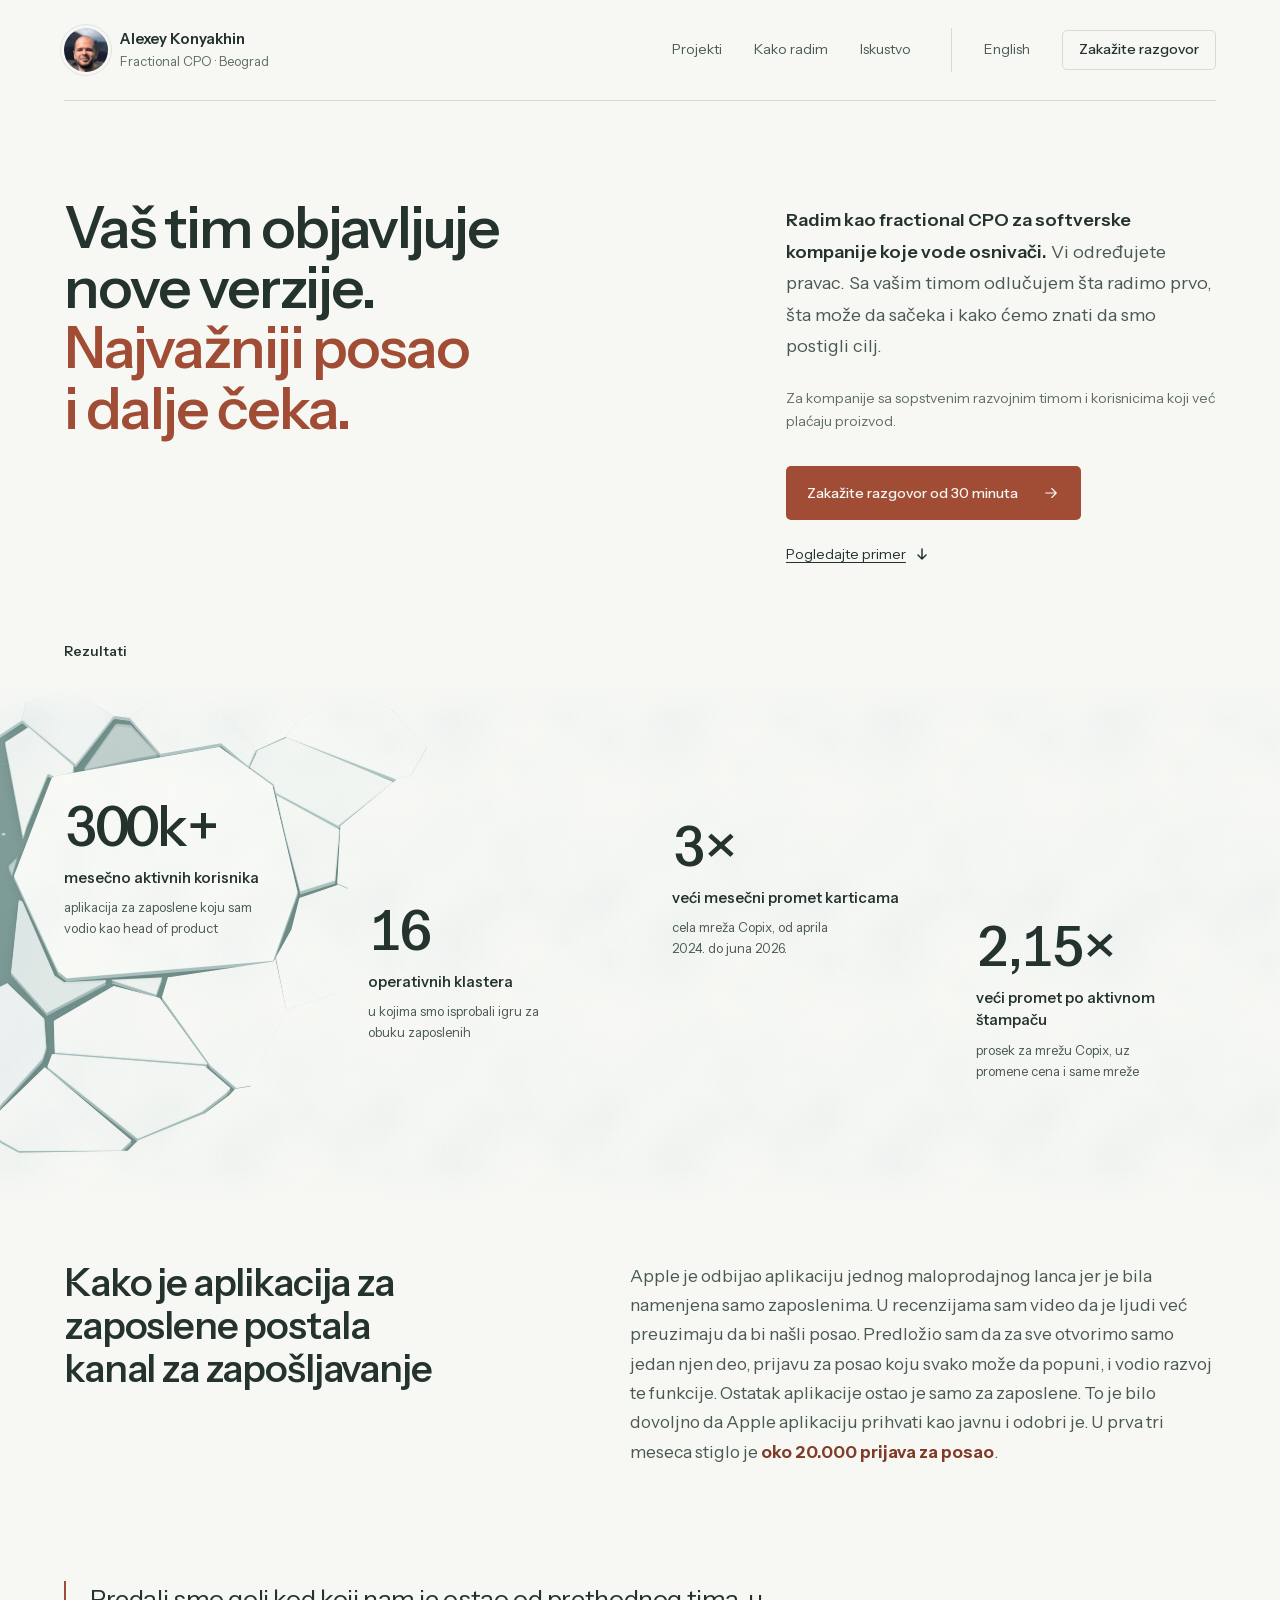
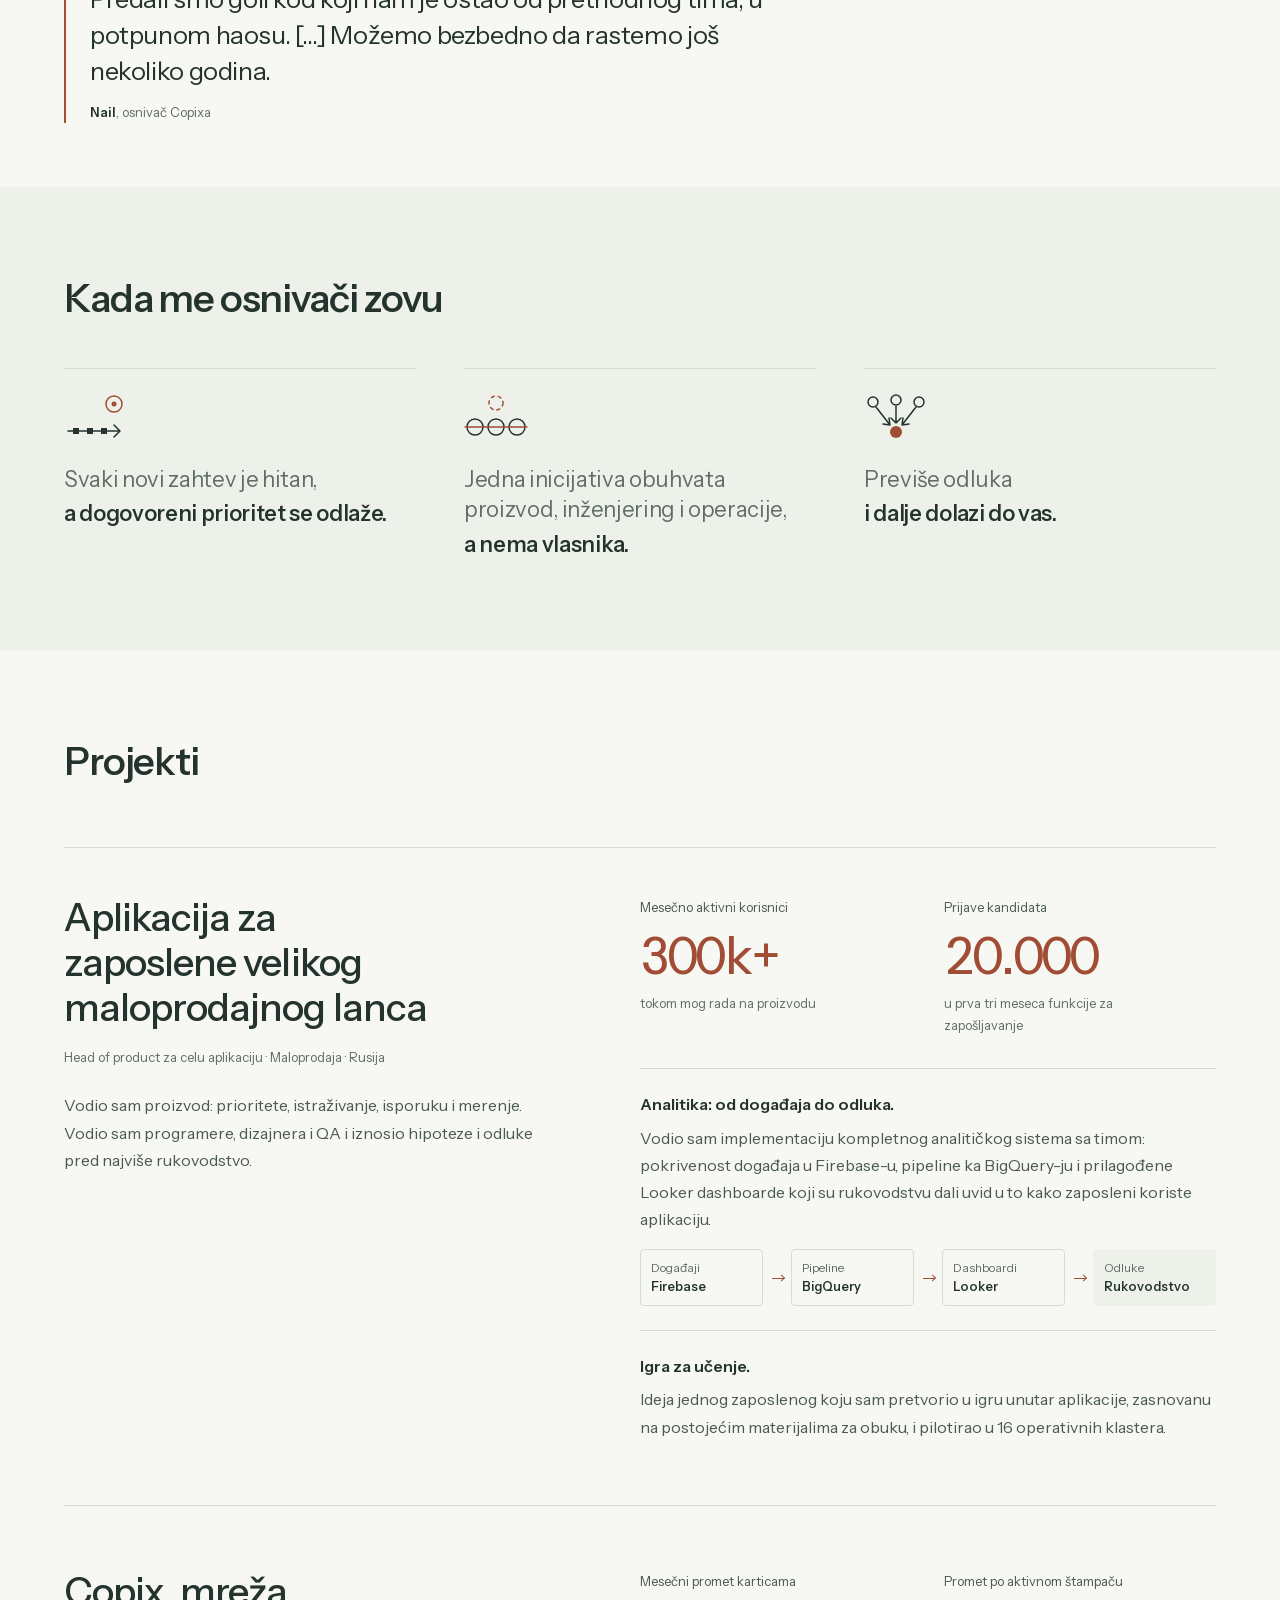
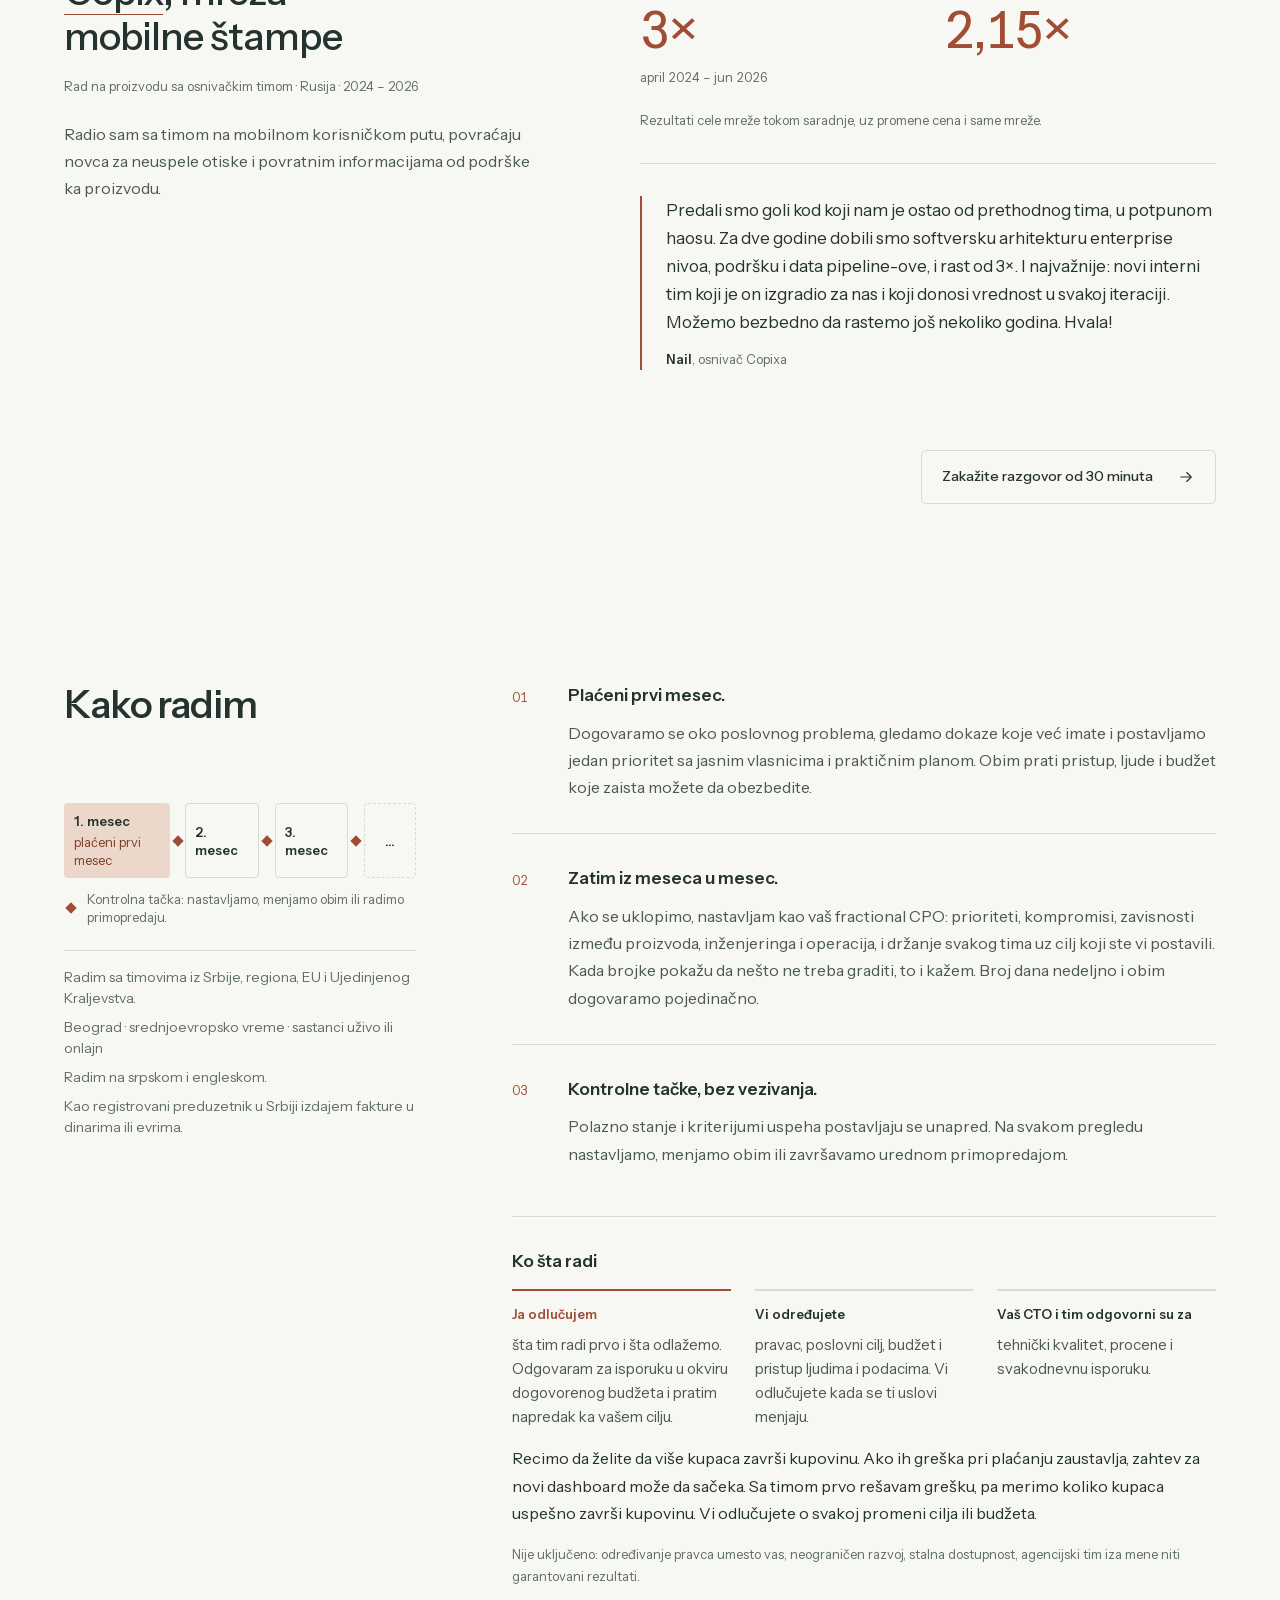
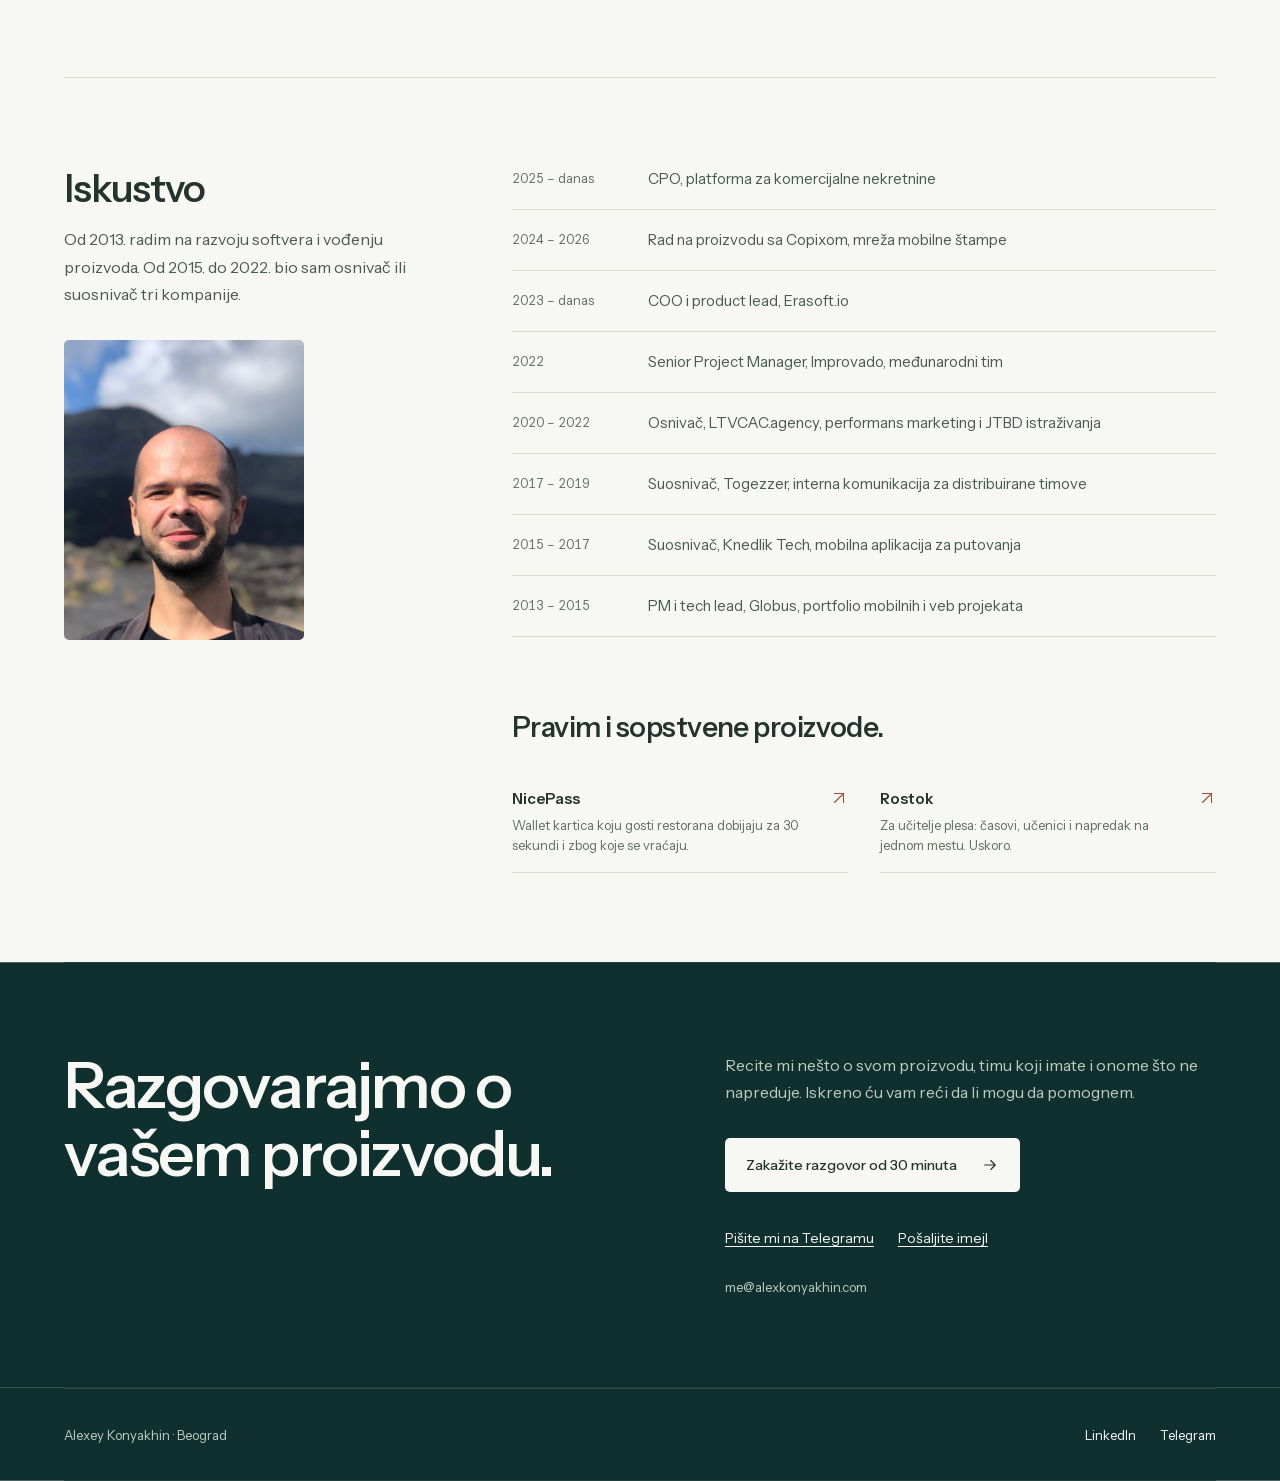
==== commit bcfb8255: "Move the hiring story below the ice The order under the hero is now the results on the ice, the hiri" ====
--- a/sr/index.html
+++ b/sr/index.html
@@ -87,11 +87,6 @@
       </div>
     </section>
 
-    <section id="hiring-story" class="hiring-story" aria-labelledby="hiring-title">
-      <h2 id="hiring-title">Kako je aplikacija za zaposlene postala kanal za zapošljavanje</h2>
-      <p>Apple je odbijao aplikaciju jednog maloprodajnog lanca jer je bila namenjena samo zaposlenima. U recenzijama sam video da je ljudi već preuzimaju da bi našli posao. Predložio sam da za sve otvorimo samo jedan njen deo, prijavu za posao koju svako može da popuni, i vodio razvoj te funkcije. Ostatak aplikacije ostao je samo za zaposlene. To je bilo dovoljno da Apple aplikaciju prihvati kao javnu i odobri je. U prva tri meseca stiglo je <strong>oko 20.000 prijava za posao</strong>.</p>
-    </section>
-
     <section class="proof-section" aria-labelledby="proof-title">
       <h2 class="proof-title" id="proof-title">Rezultati</h2>
       <div class="lead" data-lead>
@@ -129,6 +124,11 @@
       </div>
     </section>
 
+    <section id="hiring-story" class="hiring-story" aria-labelledby="hiring-title">
+      <h2 id="hiring-title">Kako je aplikacija za zaposlene postala kanal za zapošljavanje</h2>
+      <p>Apple je odbijao aplikaciju jednog maloprodajnog lanca jer je bila namenjena samo zaposlenima. U recenzijama sam video da je ljudi već preuzimaju da bi našli posao. Predložio sam da za sve otvorimo samo jedan njen deo, prijavu za posao koju svako može da popuni, i vodio razvoj te funkcije. Ostatak aplikacije ostao je samo za zaposlene. To je bilo dovoljno da Apple aplikaciju prihvati kao javnu i odobri je. U prva tri meseca stiglo je <strong>oko 20.000 prijava za posao</strong>.</p>
+    </section>
+
     <!-- Excerpt of the full quote in the Copix case. Final wording is pending the founder-approved edit;
          change both places together. Optional extras the styles already support inside the figcaption:
          <img class="quote-photo" …> before the name, and a link around the name or the company. -->
--- a/styles.css
+++ b/styles.css
@@ -118,6 +118,10 @@
 
 /* Proof is set like figures in a report, with its qualifications attached.
    The caption sits on the paper just above the ice it names. */
+/* The results open directly under the hero; the story that follows the ice
+   needs no rule of its own, because the sheet's edge already divides them. */
+.proof-section { margin-top: clamp(2.5rem, 5vw, 4.5rem); }
+.proof-section + .hiring-story { margin-top: 0; border-top: 0; }
 .proof-title { padding-bottom: var(--space-4); font-size: .875rem; font-weight: 550; line-height: 1.6; letter-spacing: 0; }
 .proof-band { display: grid; grid-template-columns: repeat(4, minmax(0, 1fr)); gap: var(--space-6); margin: 0; padding: 0; list-style: none; }
 .proof-band li { display: flex; flex-direction: column; align-items: flex-start; }
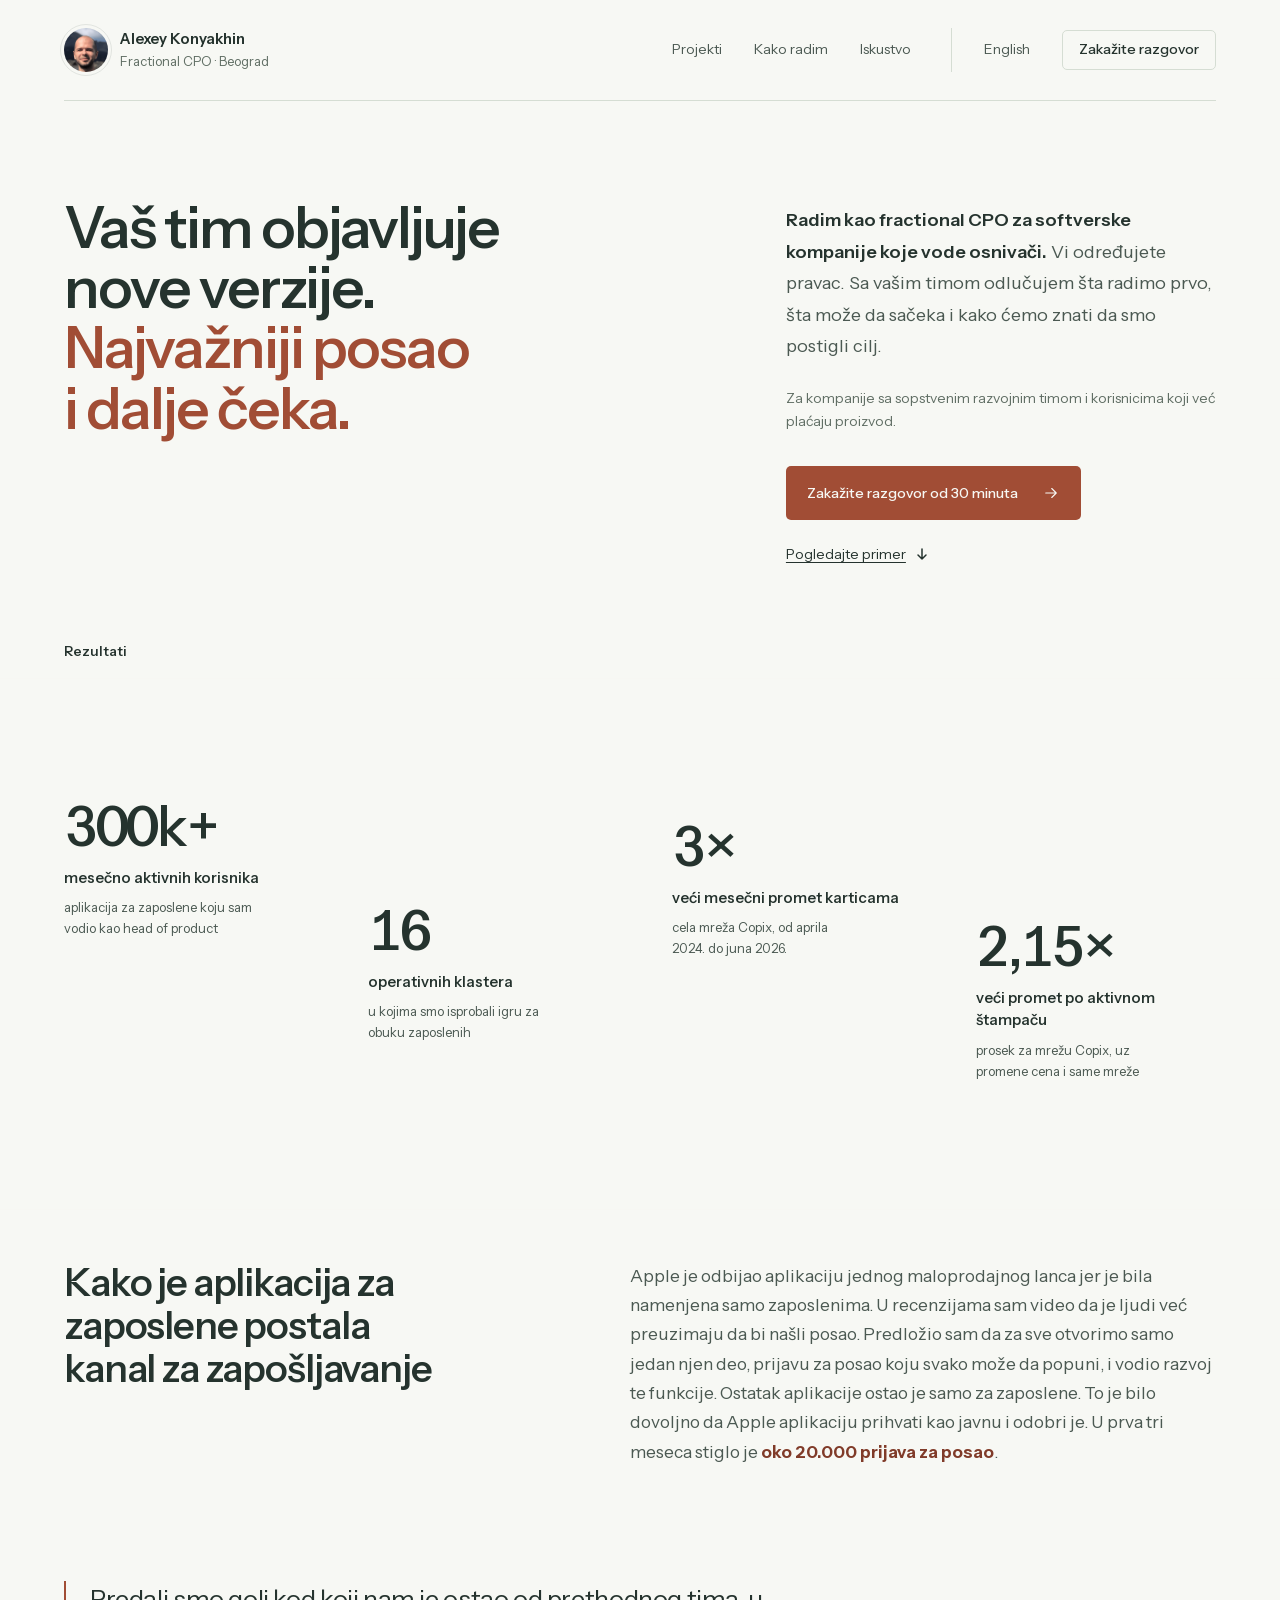
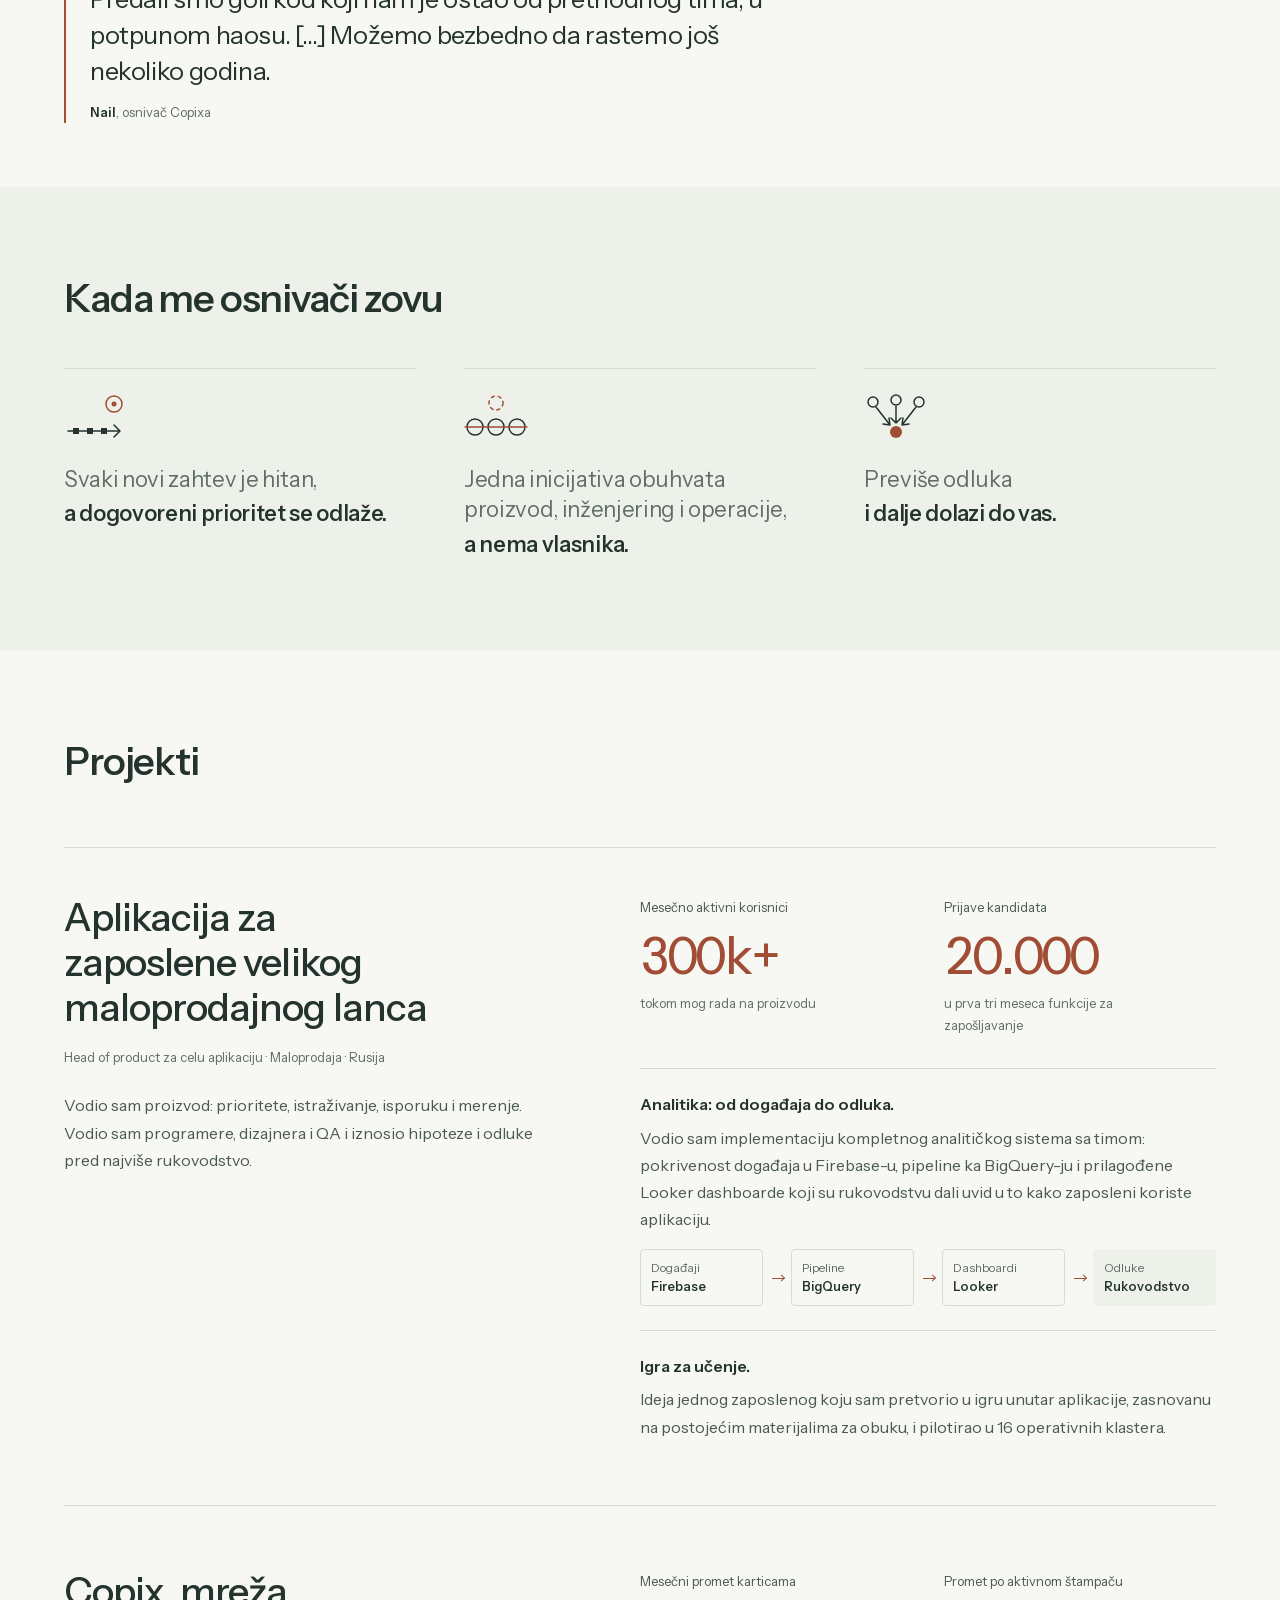
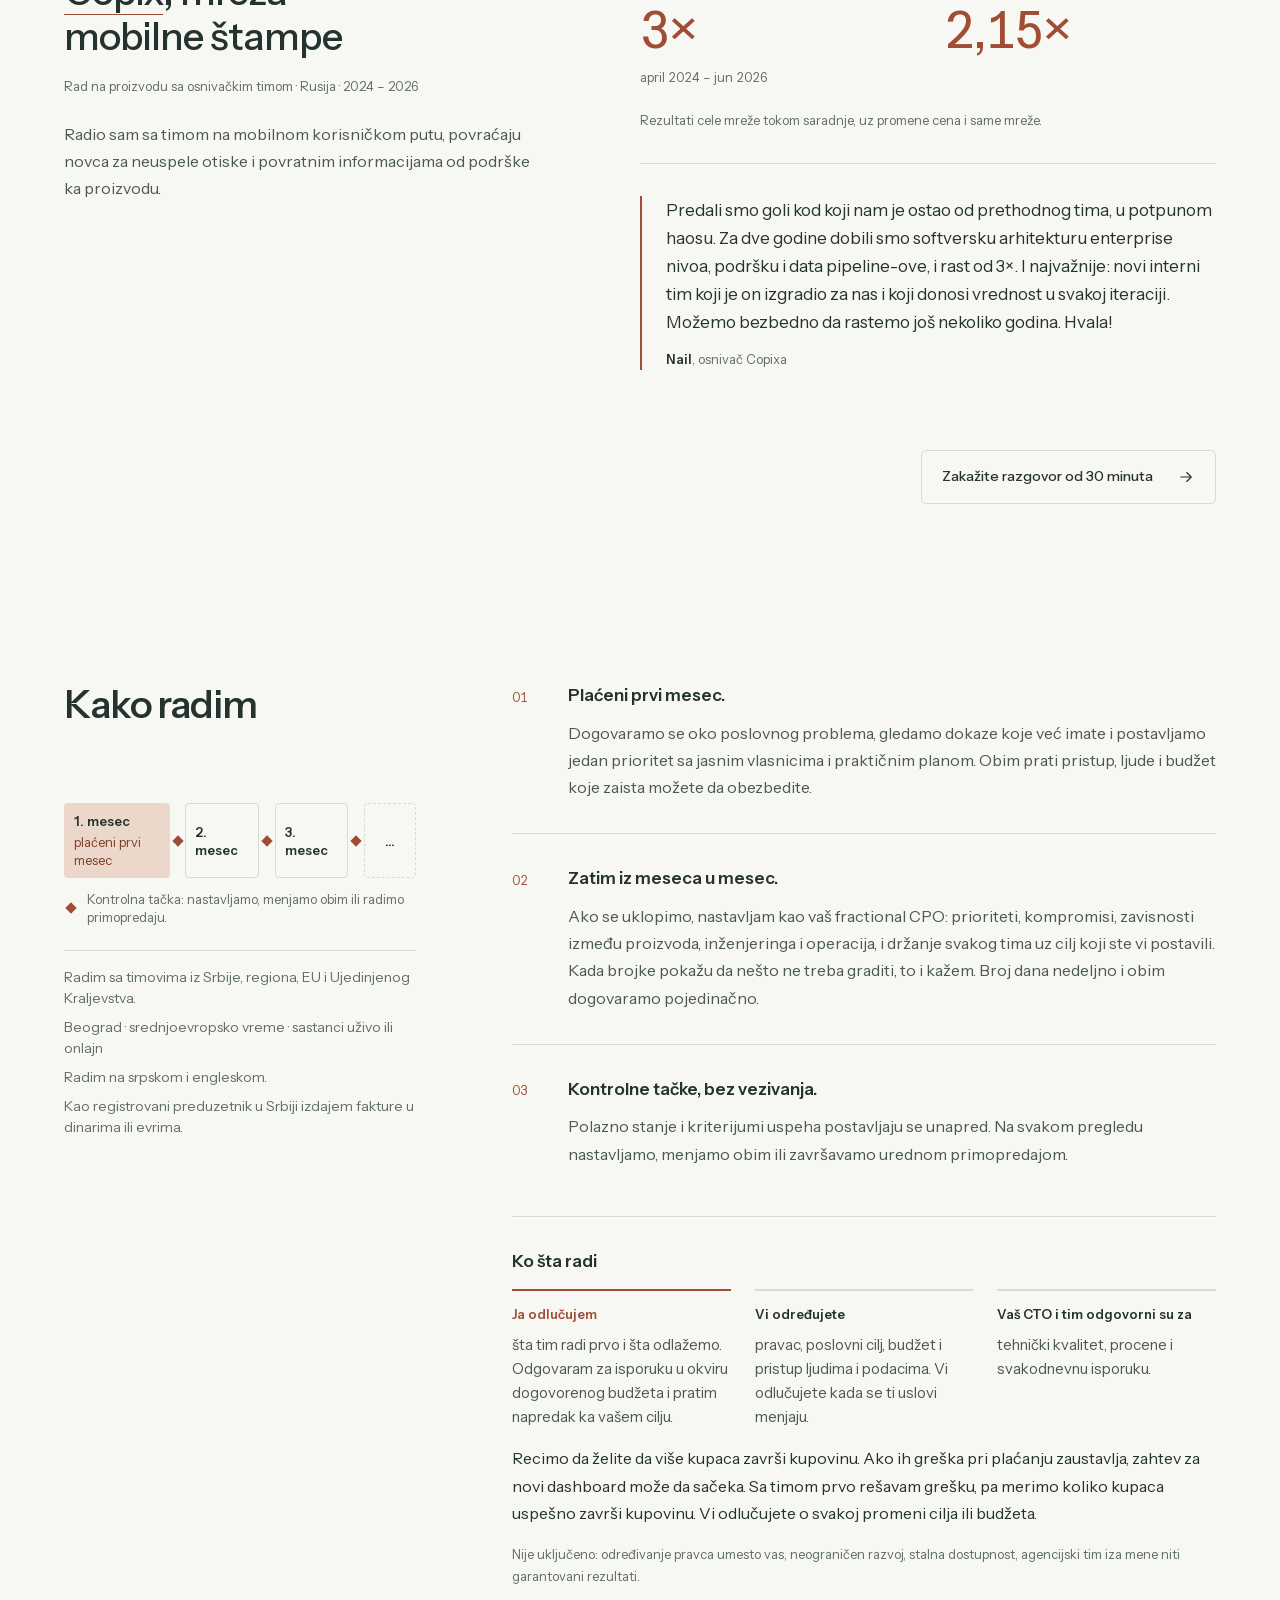
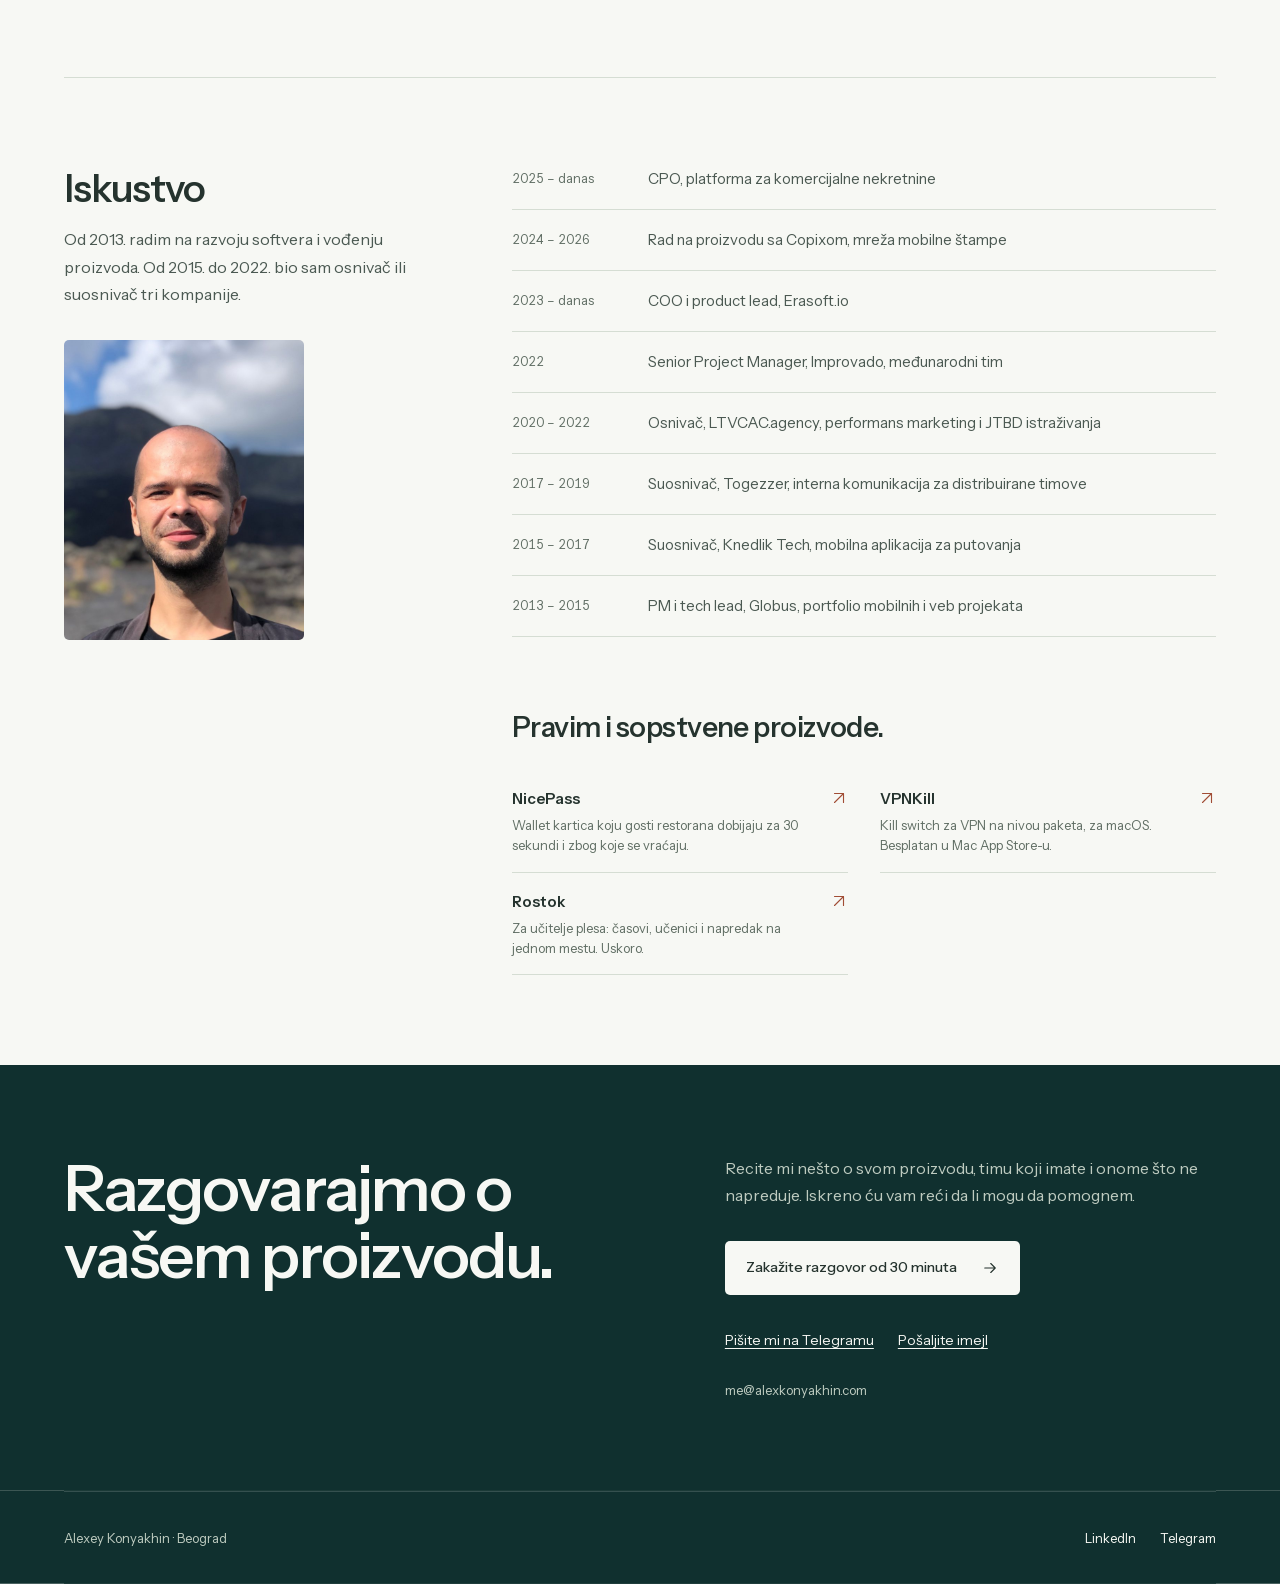
==== commit 073051ad: "List VPNKill among own products again It is a free app already on the Mac App Store that takes none " ====
--- a/sr/index.html
+++ b/sr/index.html
@@ -286,6 +286,7 @@
         <p>Pravim i sopstvene proizvode.</p>
         <div class="project-links" aria-label="Sopstveni proizvodi">
           <a href="https://nicepass.cc/"><span><span class="project-name">NicePass</span><span class="project-note">Wallet kartica koju gosti restorana dobijaju za 30 sekundi i zbog koje se vraćaju.</span></span><svg aria-hidden="true" width="18" height="18" viewBox="0 0 24 24" fill="none"><path d="M6 18 18 6M6 6h12v12" stroke="currentColor" stroke-width="1.5" stroke-linecap="round" stroke-linejoin="round"/></svg></a>
+          <a href="https://vpnkill.com/"><span><span class="project-name">VPNKill</span><span class="project-note">Kill switch za VPN na nivou paketa, za macOS. Besplatan u Mac App Store-u.</span></span><svg aria-hidden="true" width="18" height="18" viewBox="0 0 24 24" fill="none"><path d="M6 18 18 6M6 6h12v12" stroke="currentColor" stroke-width="1.5" stroke-linecap="round" stroke-linejoin="round"/></svg></a>
           <a href="https://rostok.dance/"><span><span class="project-name">Rostok</span><span class="project-note">Za učitelje plesa: časovi, učenici i napredak na jednom mestu. Uskoro.</span></span><svg aria-hidden="true" width="18" height="18" viewBox="0 0 24 24" fill="none"><path d="M6 18 18 6M6 6h12v12" stroke="currentColor" stroke-width="1.5" stroke-linecap="round" stroke-linejoin="round"/></svg></a>
         </div>
       </div>
